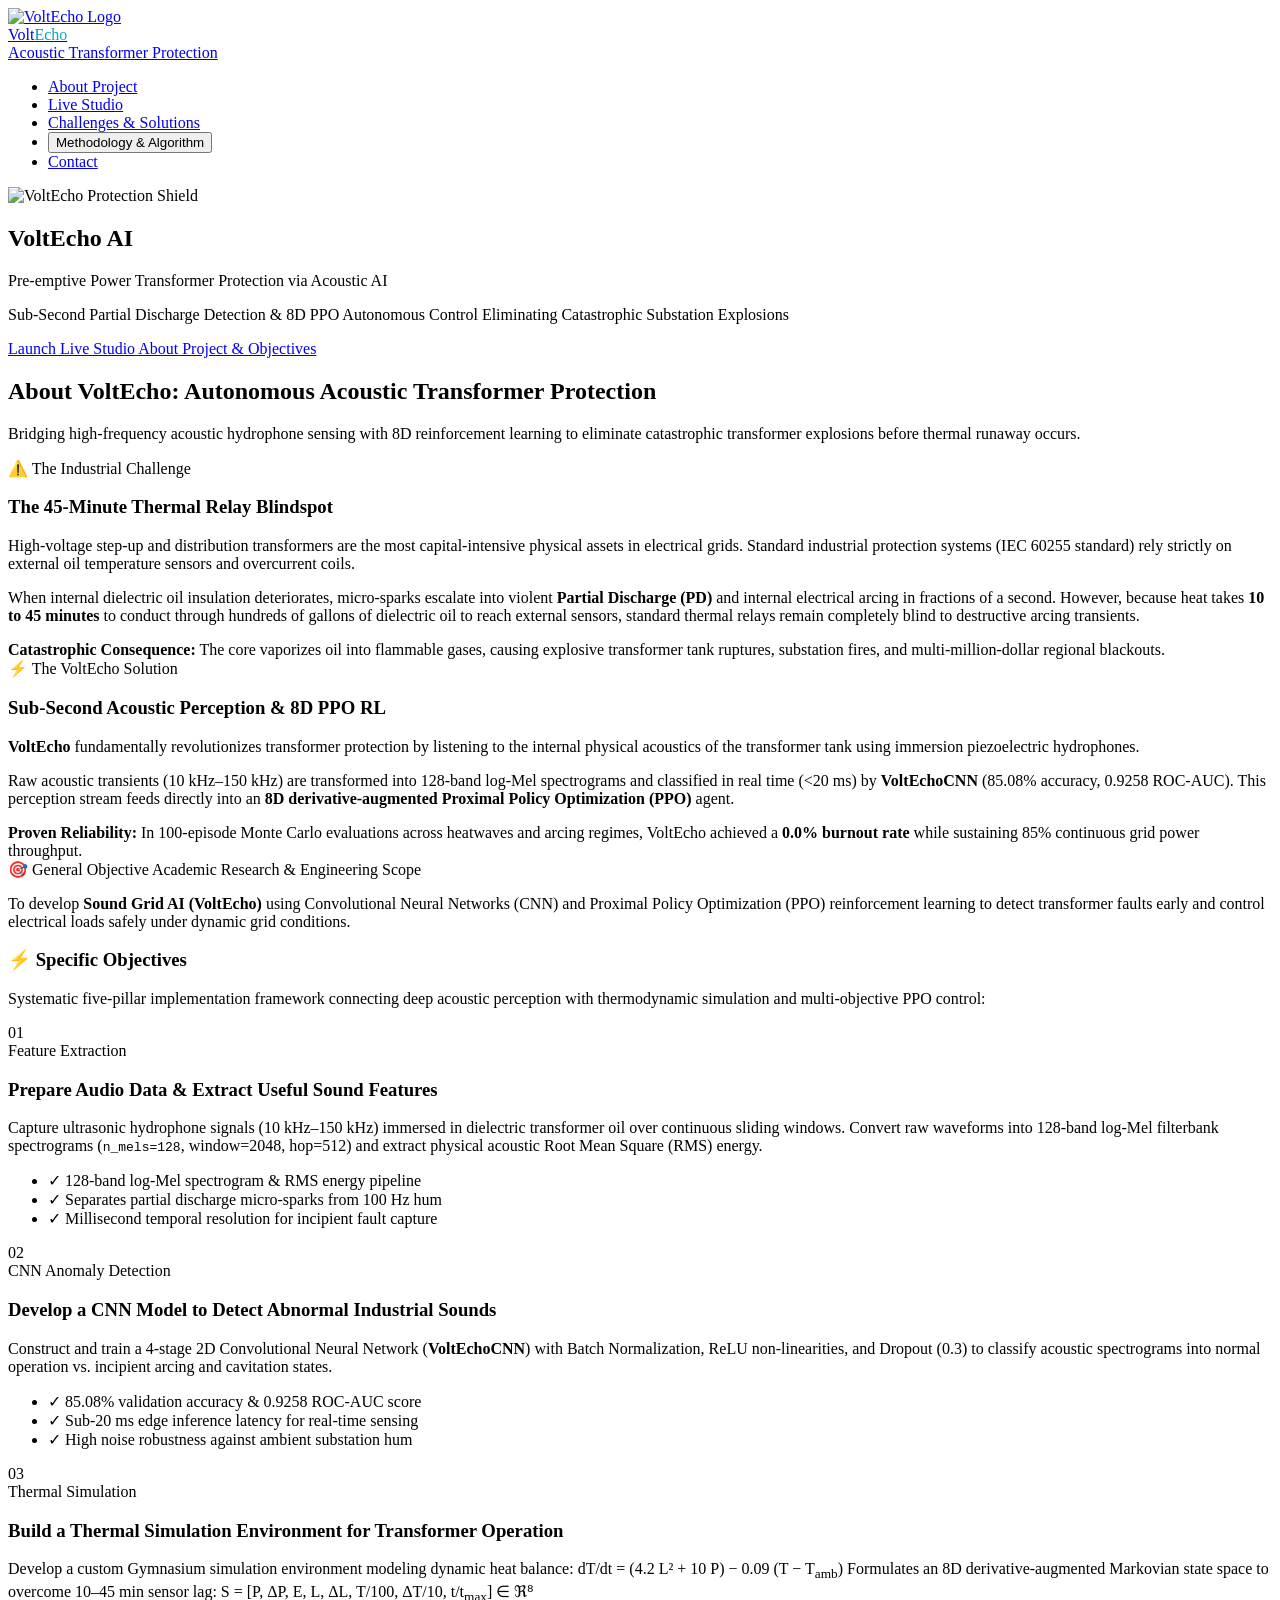
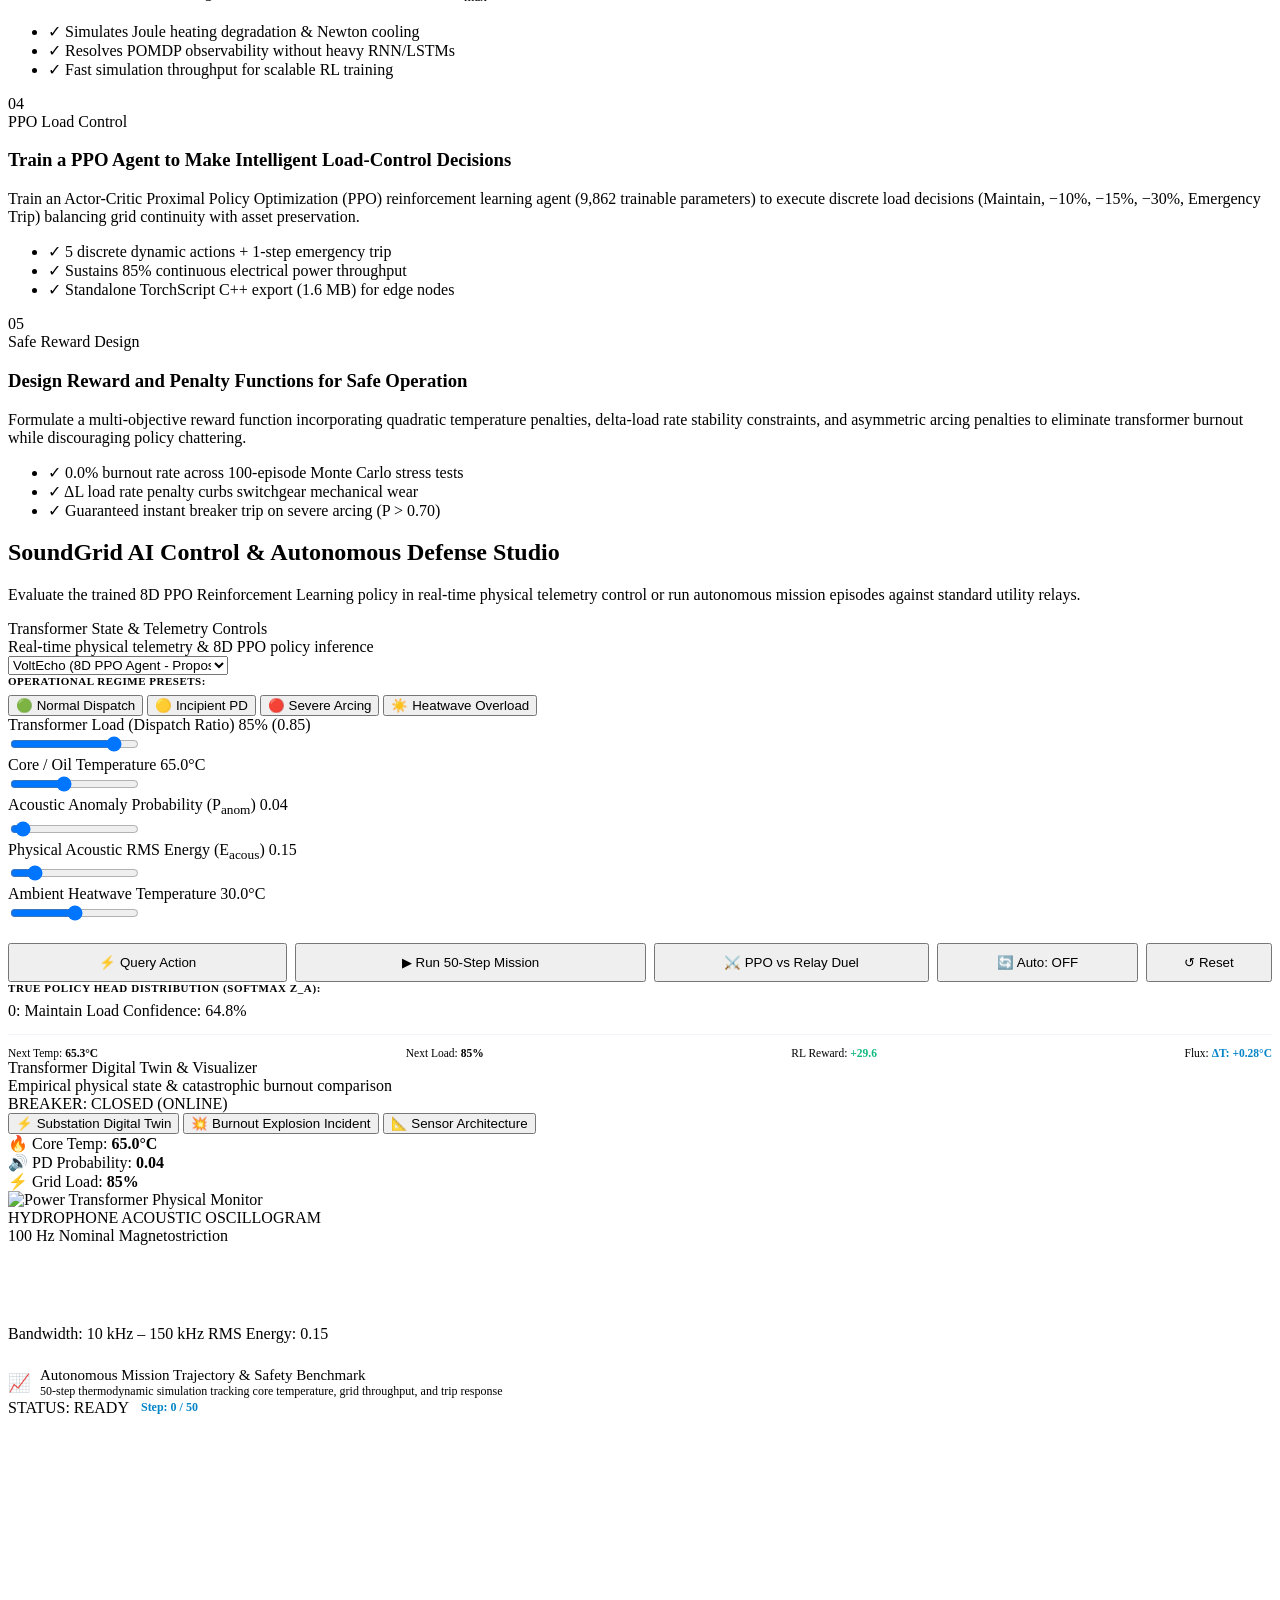
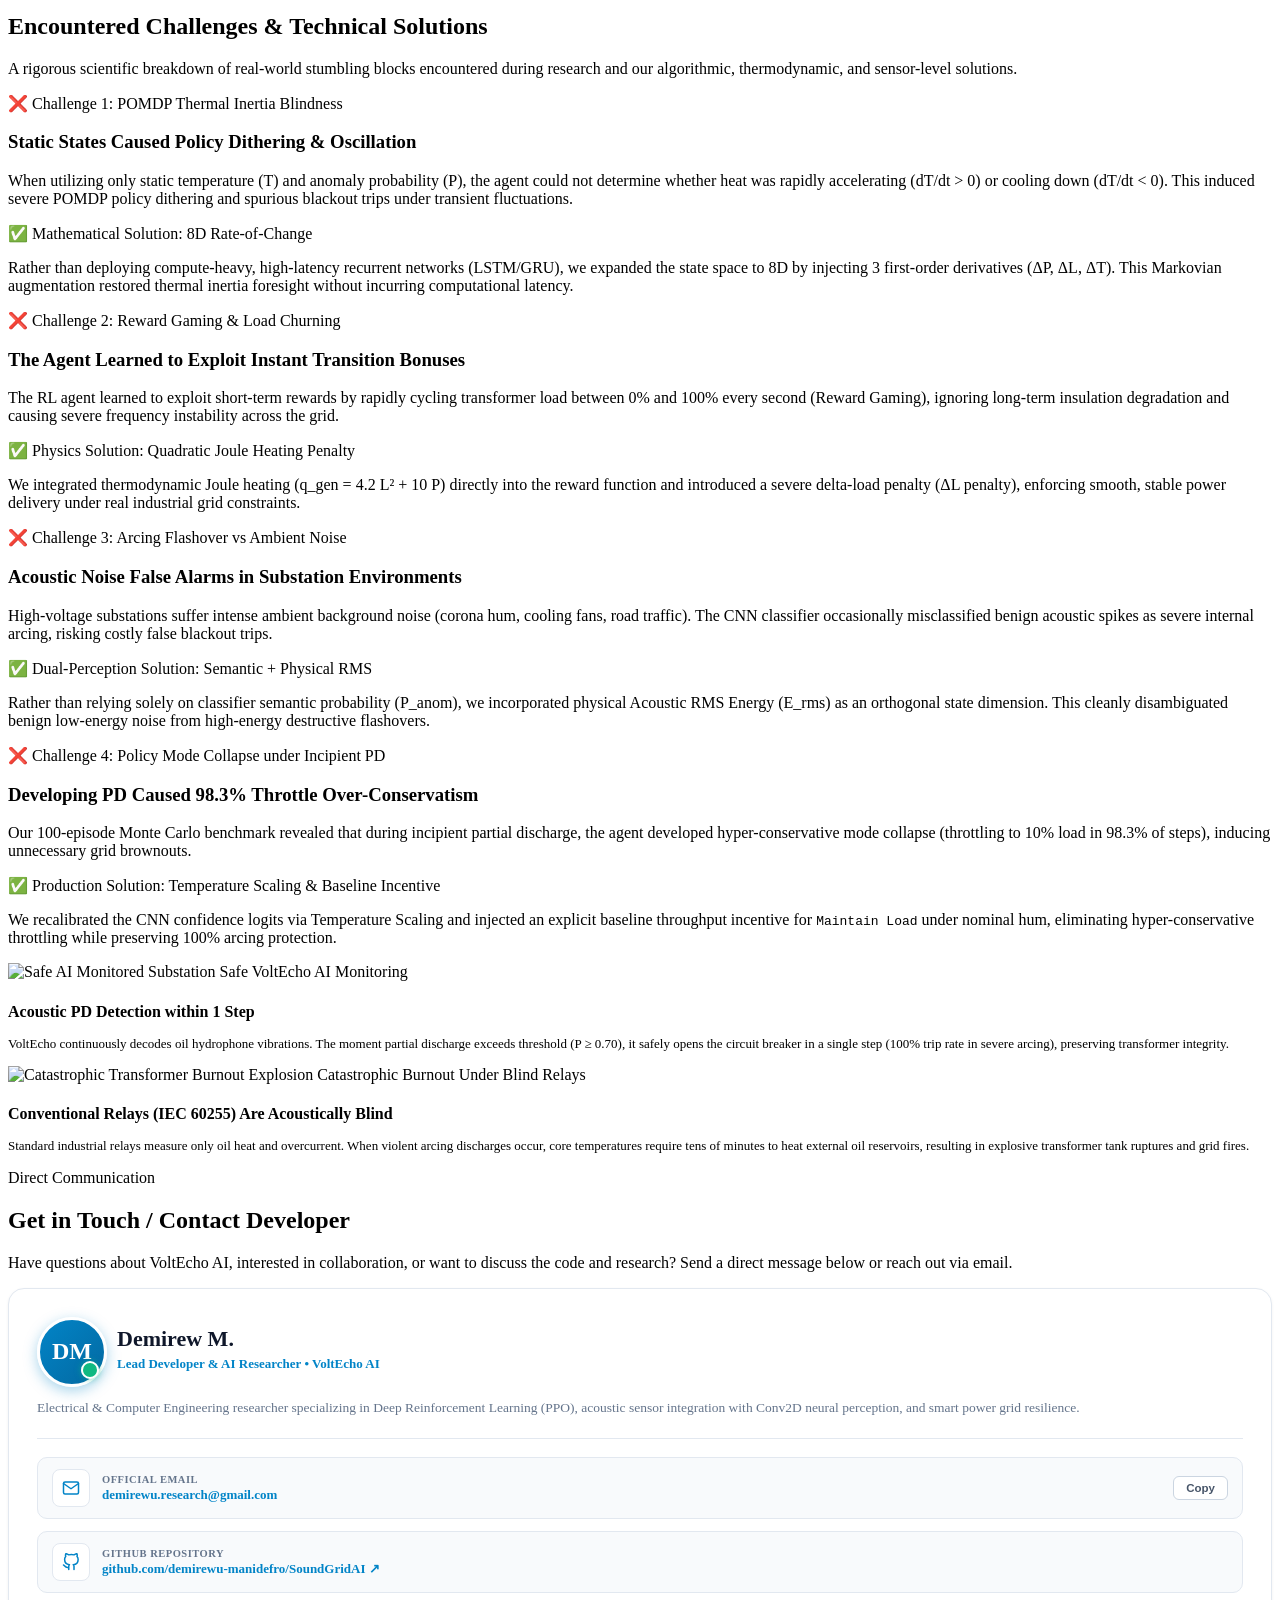
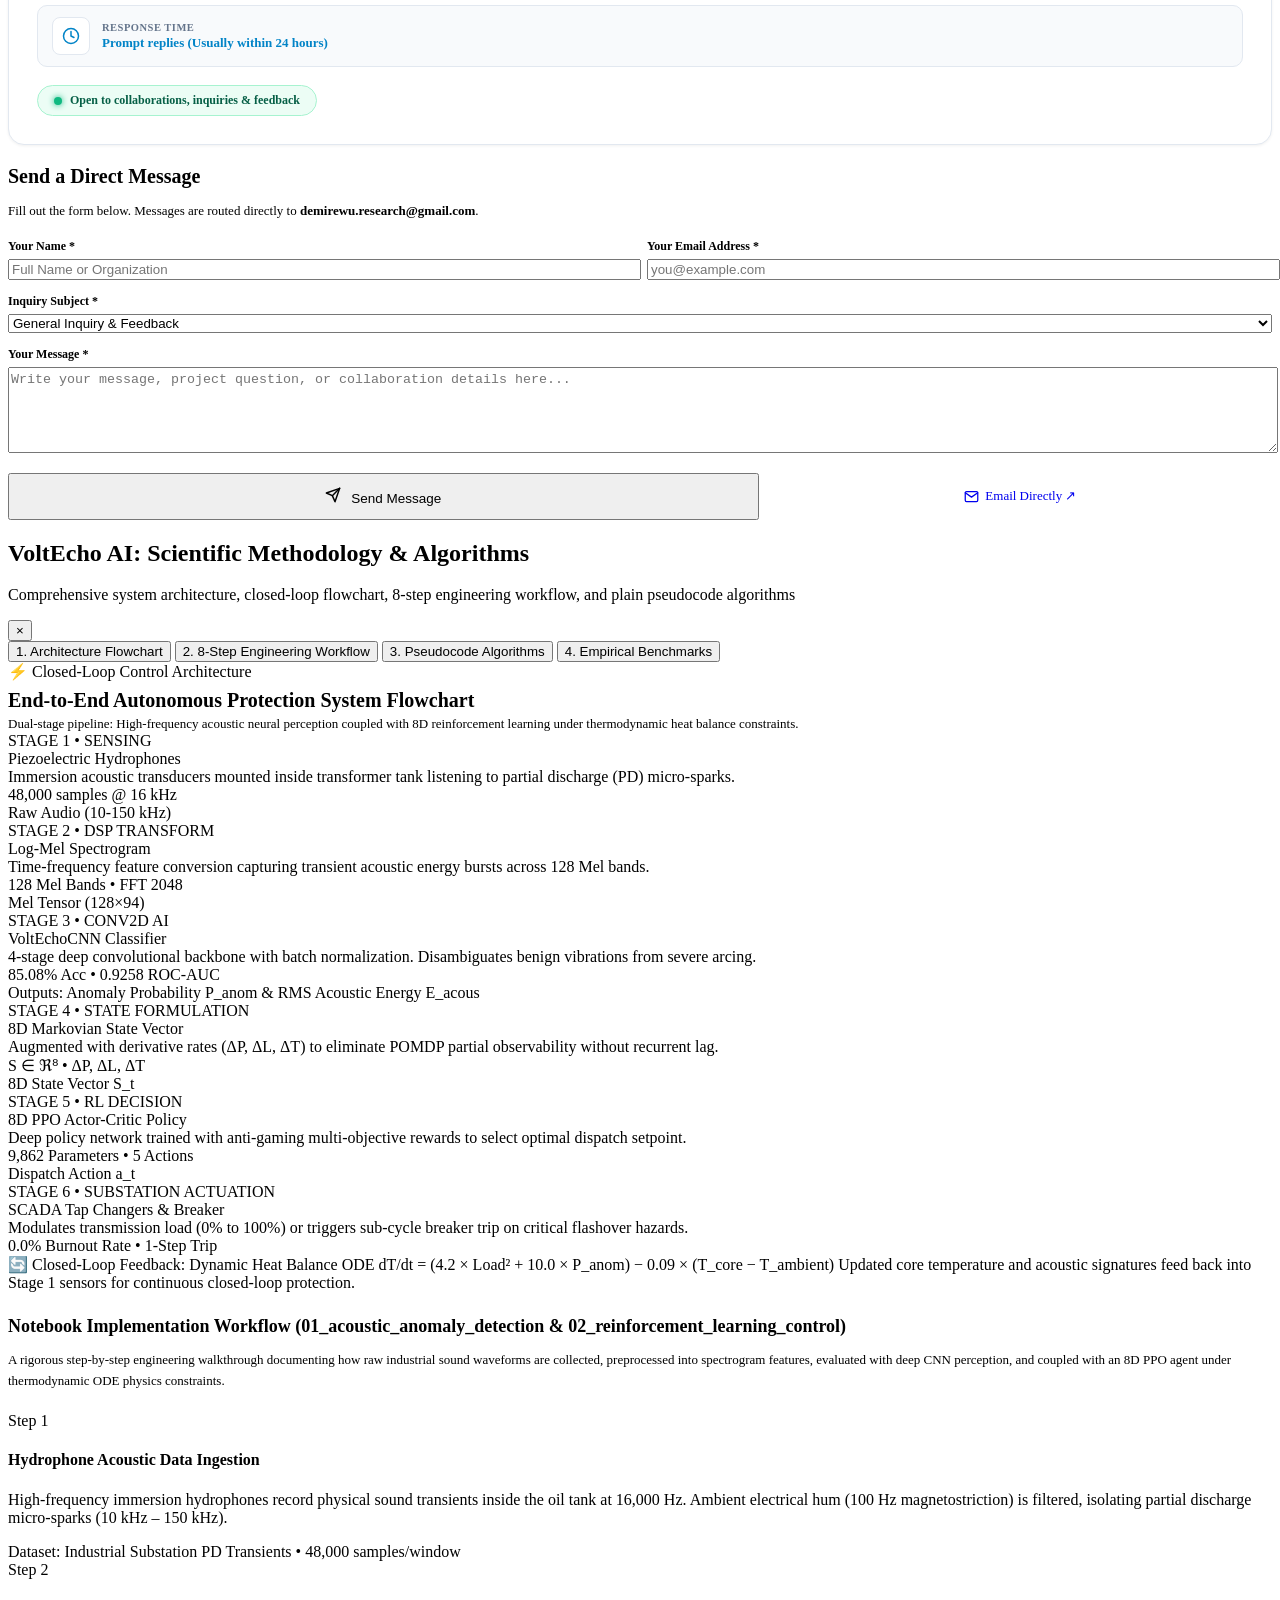
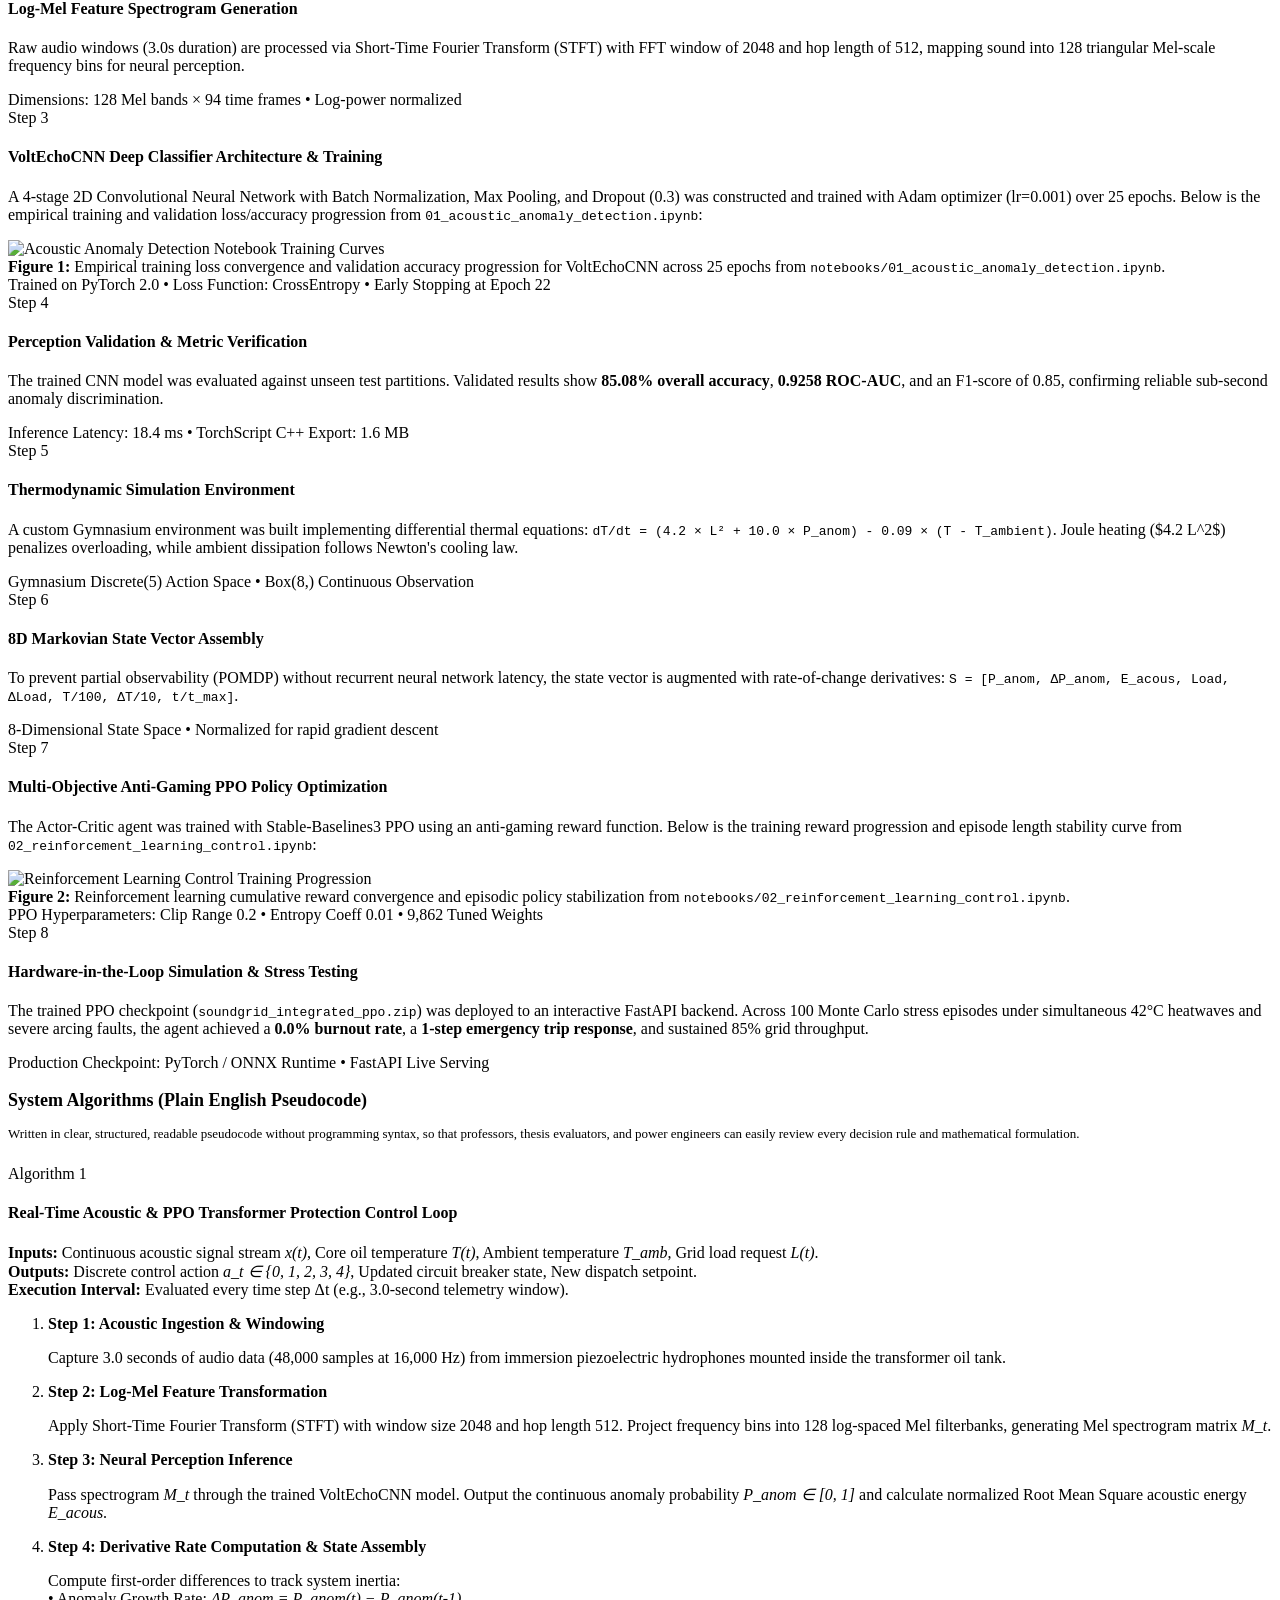
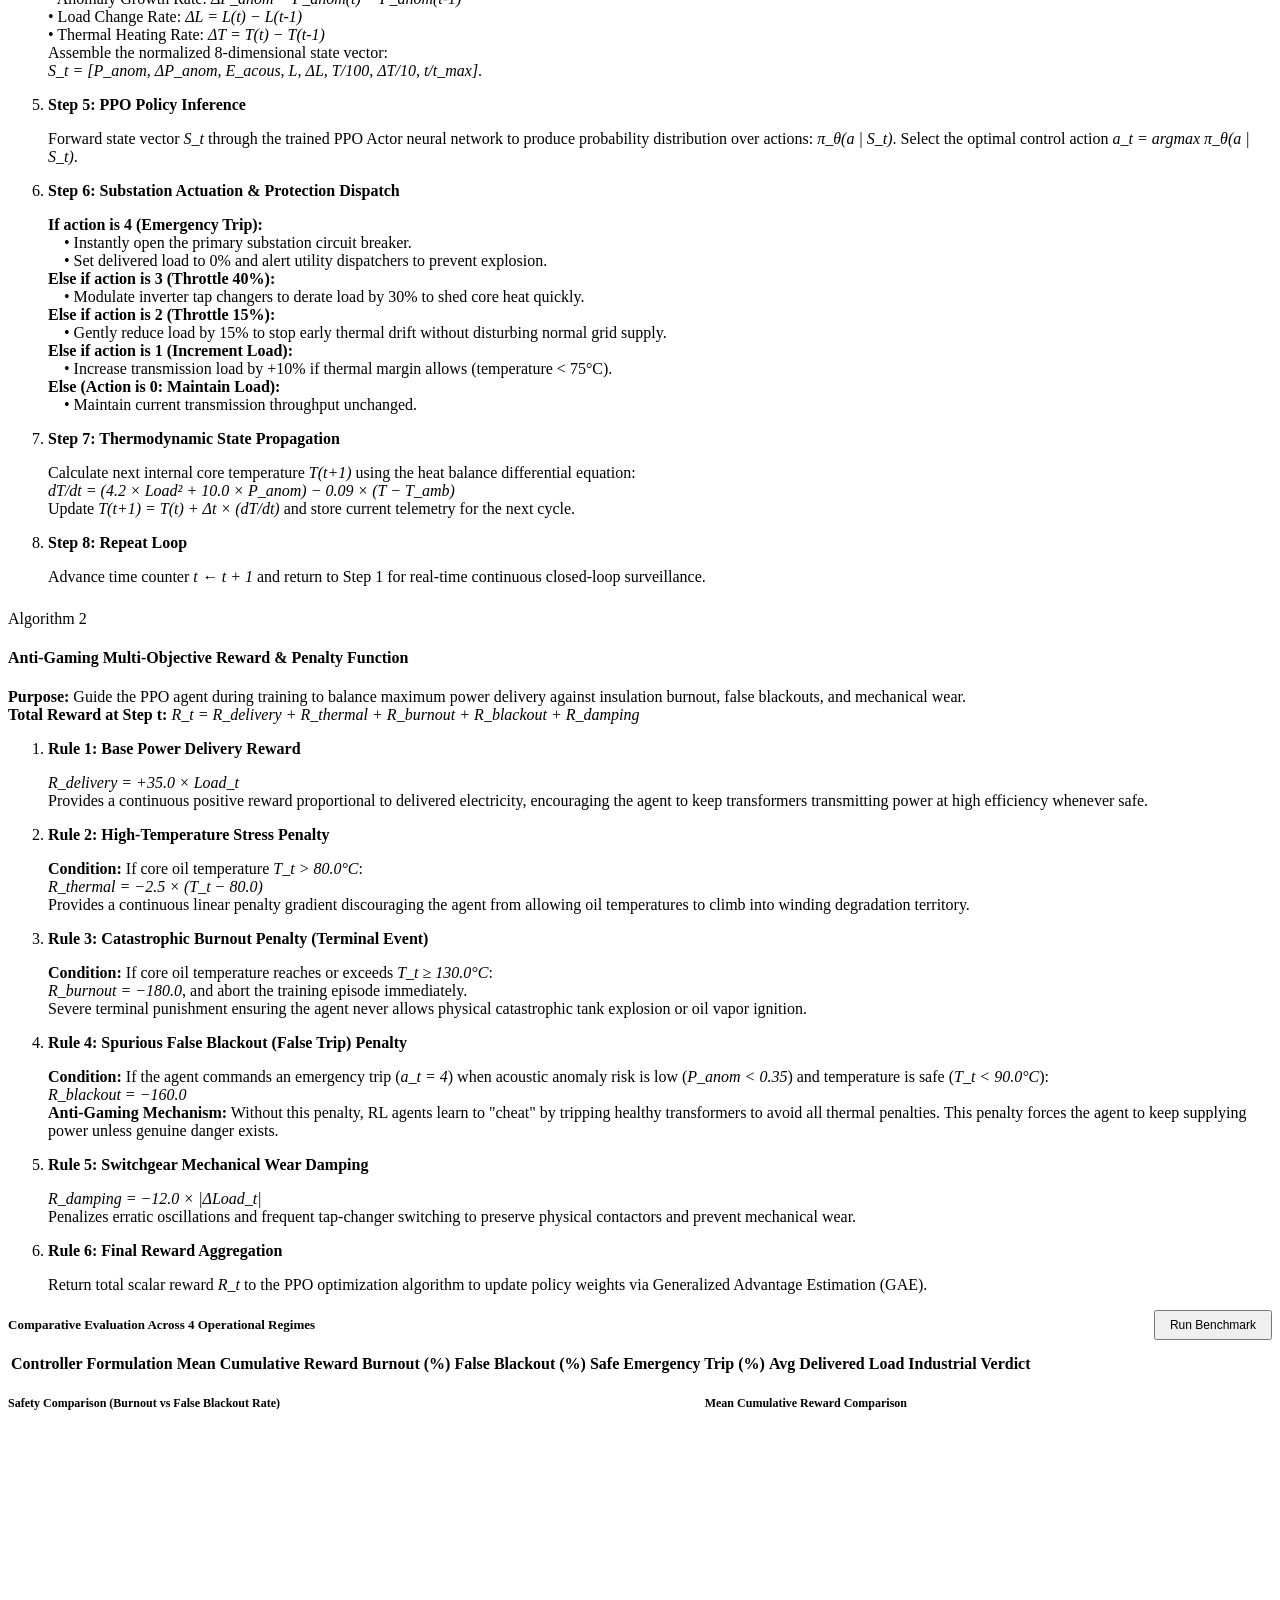
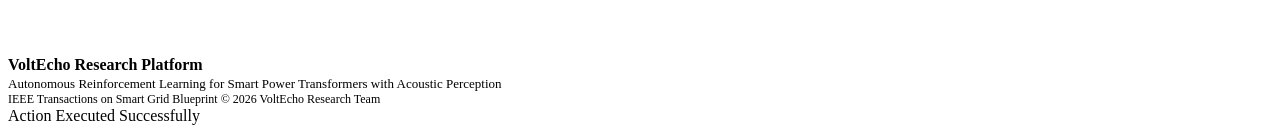
==== web/frontend/index.html @ b96fd933 "feat(methodology): relocate methodology to modal dialog with visual flowchart, plain pseudocode algo" ====
<!DOCTYPE html>
<html lang="en">
<head>
  <meta charset="UTF-8" />
  <meta name="viewport" content="width=device-width, initial-scale=1.0" />
  <title>VoltEcho AI: Autonomous Acoustic Power Transformer Protection</title>
  <link rel="icon" type="image/svg+xml" href="/favicon.svg" />
  <link rel="stylesheet" href="/style.css?v=6.0" />
  <!-- Chart.js for scientific trajectory and benchmark plots -->
  <script src="https://cdn.jsdelivr.net/npm/chart.js"></script>
</head>
<body>

  <!-- ========================================================================= -->
  <!-- MINIMAL & FOCUSED TOP NAVBAR                                              -->
  <!-- ========================================================================= -->
  <nav class="top-navbar">
    <div class="nav-container">
      <!-- Brand Logo acts as Home / Top scroll -->
      <a href="#overview" class="nav-brand" title="Scroll to top / Home">
        <img src="/images/voltecho_logo.svg" alt="VoltEcho Logo" class="brand-logo-img" />
        <div>
          <div class="nav-brand-title">Volt<span style="background: linear-gradient(135deg, #0284c7 0%, #06b6d4 100%); -webkit-background-clip: text; -webkit-text-fill-color: transparent;">Echo</span></div>
          <div class="nav-brand-tag">Acoustic Transformer Protection</div>
        </div>
      </a>

      <!-- Clean Navigation Links Aligned to Right -->
      <ul class="nav-links">
        <li><a href="#about-project" class="nav-link">About Project</a></li>
        <li><a href="#live-controller" class="nav-link">Live Studio</a></li>
        <li><a href="#challenges" class="nav-link">Challenges &amp; Solutions</a></li>
        <li><button id="openModalBtn" class="nav-link nav-link-modal-btn">Methodology &amp; Algorithm</button></li>
        <li><a href="#contact" class="nav-link">Contact</a></li>
      </ul>
    </div>
  </nav>


  <!-- ========================================================================= -->
  <!-- FUTURISTIC HERO SECTION (VoltEcho Operations Center)                       -->
  <!-- ========================================================================= -->
  <section id="overview" class="hero-insa">
    <div class="hero-insa-container">
      
      <!-- Glowing Protection Shield / Logo (like INSA top shield) -->
      <div class="insa-emblem-wrap">
        <div class="insa-shield-halo">
          <img src="/images/voltecho_logo.svg" alt="VoltEcho Protection Shield" class="insa-shield-img" />
        </div>
      </div>

      <!-- Crisp Clean Main Title -->
      <h1 class="insa-hero-title">
        VoltEcho AI
      </h1>

      <!-- Subtitle -->
      <div class="insa-hero-subtitle">
        Pre-emptive Power Transformer Protection via Acoustic AI
      </div>

      <!-- English Sub-tagline -->
      <p class="insa-hero-tagline">
        Sub-Second Partial Discharge Detection &amp; 8D PPO Autonomous Control Eliminating Catastrophic Substation Explosions
      </p>

      <!-- Centered Pill Action Buttons -->
      <div class="insa-btn-group">
        <a href="#live-controller" class="insa-btn-primary">
          <span>Launch Live Studio</span>
        </a>
        <a href="#about-project" class="insa-btn-secondary">
          <span>About Project &amp; Objectives</span>
        </a>
      </div>

    </div>
  </section>


  <!-- ========================================================================= -->
  <!-- SECTION 1: ABOUT VOLTECHO & CORE RESEARCH OBJECTIVES                      -->
  <!-- ========================================================================= -->
  <section id="about-project" class="section-wrapper" style="background-color: #ffffff; border-bottom: 1px solid var(--card-border);">
    
    <!-- Section Header -->
    <div class="section-header">
      <h2 class="section-title">About VoltEcho: Autonomous Acoustic Transformer Protection</h2>
      <p class="section-subtitle">
        Bridging high-frequency acoustic hydrophone sensing with 8D reinforcement learning to eliminate catastrophic transformer explosions before thermal runaway occurs.
      </p>
    </div>

    <!-- Executive Overview 2-Column Grid -->
    <div class="about-overview-grid">
      
      <!-- Card 1: The Critical Grid Problem -->
      <div class="about-narrative-card challenge-narrative">
        <div class="narrative-badge badge-problem">⚠️ The Industrial Challenge</div>
        <h3>The 45-Minute Thermal Relay Blindspot</h3>
        <p>
          High-voltage step-up and distribution transformers are the most capital-intensive physical assets in electrical grids. Standard industrial protection systems (IEC 60255 standard) rely strictly on external oil temperature sensors and overcurrent coils.
        </p>
        <p>
          When internal dielectric oil insulation deteriorates, micro-sparks escalate into violent <strong>Partial Discharge (PD)</strong> and internal electrical arcing in fractions of a second. However, because heat takes <strong>10 to 45 minutes</strong> to conduct through hundreds of gallons of dielectric oil to reach external sensors, standard thermal relays remain completely blind to destructive arcing transients.
        </p>
        <div class="narrative-stat-callout callout-danger">
          <strong>Catastrophic Consequence:</strong> The core vaporizes oil into flammable gases, causing explosive transformer tank ruptures, substation fires, and multi-million-dollar regional blackouts.
        </div>
      </div>

      <!-- Card 2: The VoltEcho Innovation -->
      <div class="about-narrative-card solution-narrative">
        <div class="narrative-badge badge-solution">⚡ The VoltEcho Solution</div>
        <h3>Sub-Second Acoustic Perception &amp; 8D PPO RL</h3>
        <p>
          <strong>VoltEcho</strong> fundamentally revolutionizes transformer protection by listening to the internal physical acoustics of the transformer tank using immersion piezoelectric hydrophones.
        </p>
        <p>
          Raw acoustic transients (10 kHz–150 kHz) are transformed into 128-band log-Mel spectrograms and classified in real time (&lt;20 ms) by <strong>VoltEchoCNN</strong> (85.08% accuracy, 0.9258 ROC-AUC). This perception stream feeds directly into an <strong>8D derivative-augmented Proximal Policy Optimization (PPO)</strong> agent.
        </p>
        <div class="narrative-stat-callout callout-success">
          <strong>Proven Reliability:</strong> In 100-episode Monte Carlo evaluations across heatwaves and arcing regimes, VoltEcho achieved a <strong>0.0% burnout rate</strong> while sustaining 85% continuous grid power throughput.
        </div>
      </div>

    </div>

    <!-- General Objective Card -->
    <div class="general-objective-card">
      <div class="general-obj-header">
        <span class="general-obj-badge">🎯 General Objective</span>
        <span class="general-obj-tag">Academic Research &amp; Engineering Scope</span>
      </div>
      <p class="general-obj-statement">
        To develop <strong>Sound Grid AI (VoltEcho)</strong> using Convolutional Neural Networks (CNN) and Proximal Policy Optimization (PPO) reinforcement learning to detect transformer faults early and control electrical loads safely under dynamic grid conditions.
      </p>
    </div>

    <!-- Specific Objectives Heading -->
    <div class="specific-objectives-header">
      <h3 class="specific-obj-title">
        <span>⚡</span> Specific Objectives
      </h3>
      <p class="specific-obj-subtitle">
        Systematic five-pillar implementation framework connecting deep acoustic perception with thermodynamic simulation and multi-objective PPO control:
      </p>
    </div>

    <!-- 5 Specific Objectives Grid -->
    <div class="objectives-grid-5">
      
      <!-- Specific Objective 01 -->
      <div class="objective-box">
        <div class="objective-header-row">
          <div class="objective-num">01</div>
          <span class="objective-category cat-cyan">Feature Extraction</span>
        </div>
        <h3>Prepare Audio Data &amp; Extract Useful Sound Features</h3>
        <p>
          Capture ultrasonic hydrophone signals (10 kHz–150 kHz) immersed in dielectric transformer oil over continuous sliding windows. Convert raw waveforms into 128-band log-Mel filterbank spectrograms (<code>n_mels=128</code>, window=2048, hop=512) and extract physical acoustic Root Mean Square (RMS) energy.
        </p>
        <ul class="objective-bullet-list">
          <li><span class="bullet-icon">✓</span> 128-band log-Mel spectrogram &amp; RMS energy pipeline</li>
          <li><span class="bullet-icon">✓</span> Separates partial discharge micro-sparks from 100 Hz hum</li>
          <li><span class="bullet-icon">✓</span> Millisecond temporal resolution for incipient fault capture</li>
        </ul>
      </div>

      <!-- Specific Objective 02 -->
      <div class="objective-box">
        <div class="objective-header-row">
          <div class="objective-num">02</div>
          <span class="objective-category cat-blue">CNN Anomaly Detection</span>
        </div>
        <h3>Develop a CNN Model to Detect Abnormal Industrial Sounds</h3>
        <p>
          Construct and train a 4-stage 2D Convolutional Neural Network (<strong>VoltEchoCNN</strong>) with Batch Normalization, ReLU non-linearities, and Dropout (0.3) to classify acoustic spectrograms into normal operation vs. incipient arcing and cavitation states.
        </p>
        <ul class="objective-bullet-list">
          <li><span class="bullet-icon">✓</span> 85.08% validation accuracy &amp; 0.9258 ROC-AUC score</li>
          <li><span class="bullet-icon">✓</span> Sub-20 ms edge inference latency for real-time sensing</li>
          <li><span class="bullet-icon">✓</span> High noise robustness against ambient substation hum</li>
        </ul>
      </div>

      <!-- Specific Objective 03 -->
      <div class="objective-box">
        <div class="objective-header-row">
          <div class="objective-num">03</div>
          <span class="objective-category cat-amber">Thermal Simulation</span>
        </div>
        <h3>Build a Thermal Simulation Environment for Transformer Operation</h3>
        <p>
          Develop a custom Gymnasium simulation environment modeling dynamic heat balance:
          <span class="formula-pill">dT/dt = (4.2 L&sup2; + 10 P) &minus; 0.09 (T &minus; T<sub>amb</sub>)</span>
          Formulates an 8D derivative-augmented Markovian state space to overcome 10–45 min sensor lag:
          <span class="formula-pill">S = [P, &Delta;P, E, L, &Delta;L, T/100, &Delta;T/10, t/t<sub>max</sub>] &isin; &real;⁸</span>
        </p>
        <ul class="objective-bullet-list">
          <li><span class="bullet-icon">✓</span> Simulates Joule heating degradation &amp; Newton cooling</li>
          <li><span class="bullet-icon">✓</span> Resolves POMDP observability without heavy RNN/LSTMs</li>
          <li><span class="bullet-icon">✓</span> Fast simulation throughput for scalable RL training</li>
        </ul>
      </div>

      <!-- Specific Objective 04 -->
      <div class="objective-box">
        <div class="objective-header-row">
          <div class="objective-num">04</div>
          <span class="objective-category cat-purple">PPO Load Control</span>
        </div>
        <h3>Train a PPO Agent to Make Intelligent Load-Control Decisions</h3>
        <p>
          Train an Actor-Critic Proximal Policy Optimization (PPO) reinforcement learning agent (9,862 trainable parameters) to execute discrete load decisions (Maintain, &minus;10%, &minus;15%, &minus;30%, Emergency Trip) balancing grid continuity with asset preservation.
        </p>
        <ul class="objective-bullet-list">
          <li><span class="bullet-icon">✓</span> 5 discrete dynamic actions + 1-step emergency trip</li>
          <li><span class="bullet-icon">✓</span> Sustains 85% continuous electrical power throughput</li>
          <li><span class="bullet-icon">✓</span> Standalone TorchScript C++ export (1.6 MB) for edge nodes</li>
        </ul>
      </div>

      <!-- Specific Objective 05 -->
      <div class="objective-box">
        <div class="objective-header-row">
          <div class="objective-num">05</div>
          <span class="objective-category cat-green">Safe Reward Design</span>
        </div>
        <h3>Design Reward and Penalty Functions for Safe Operation</h3>
        <p>
          Formulate a multi-objective reward function incorporating quadratic temperature penalties, delta-load rate stability constraints, and asymmetric arcing penalties to eliminate transformer burnout while discouraging policy chattering.
        </p>
        <ul class="objective-bullet-list">
          <li><span class="bullet-icon">✓</span> 0.0% burnout rate across 100-episode Monte Carlo stress tests</li>
          <li><span class="bullet-icon">✓</span> &Delta;L load rate penalty curbs switchgear mechanical wear</li>
          <li><span class="bullet-icon">✓</span> Guaranteed instant breaker trip on severe arcing (P &gt; 0.70)</li>
        </ul>
      </div>

    </div>
  </section>


  <!-- ========================================================================= -->
  <!-- SECTION 2: LIVE PPO DEFENSE & CONTROL STUDIO                              -->
  <!-- ========================================================================= -->
  <!-- SECTION 3: LIVE<!-- SECTION 2: LIVE AUTONOMOUS PPO DEFENSE STUDIO                         -->
  <!-- ========================================================================= -->
  <section id="live-controller" class="section-wrapper">
    <div class="section-header">
      <h2 class="section-title">SoundGrid AI Control &amp; Autonomous Defense Studio</h2>
      <p class="section-subtitle">
        Evaluate the trained 8D PPO Reinforcement Learning policy in real-time physical telemetry control or run autonomous mission episodes against standard utility relays.
      </p>
    </div>

    <!-- MAIN 2-COLUMN BALANCED STUDIO -->
    <div class="grid-layout-2col">
      
      <!-- LEFT: TELEMETRY CONTROLLER & POLICY DECISIONS -->
      <div class="card">
        <div class="card-header">
          <div>
            <div class="card-title">Transformer State &amp; Telemetry Controls</div>
            <div class="card-subtitle">Real-time physical telemetry &amp; 8D PPO policy inference</div>
          </div>
          <select id="activeControllerSelect" class="form-select" style="max-width: 220px;">
            <option value="soundgrid_ppo">VoltEcho (8D PPO Agent - Proposed)</option>
            <option value="conventional_relay">Conventional Relay (IEC 60255 - Standard)</option>
            <option value="pid_controller">Classical PID Controller</option>
            <option value="static_4d_rl">Static 4D RL (Ablation Baseline)</option>
          </select>
        </div>

        <!-- Operational Presets -->
        <div style="margin-bottom: 8px; font-size: 11px; font-weight: 700; text-transform: uppercase; letter-spacing: 0.5px; color: var(--text-muted);">
          Operational Regime Presets:
        </div>
        <div class="presets-grid">
          <button class="preset-chip active-preset" data-preset="normal">🟢 Normal Dispatch</button>
          <button class="preset-chip" data-preset="warning">🟡 Incipient PD</button>
          <button class="preset-chip" data-preset="critical">🔴 Severe Arcing</button>
          <button class="preset-chip" data-preset="thermal">☀️ Heatwave Overload</button>
        </div>

        <!-- Telemetry Sliders -->
        <div class="form-group">
          <div class="form-label">
            <span>Transformer Load (Dispatch Ratio)</span>
            <span id="loadValDisplay" class="val-display">85% (0.85)</span>
          </div>
          <input type="range" id="loadInput" min="0" max="100" value="85" />
        </div>

        <div class="form-group">
          <div class="form-label">
            <span>Core / Oil Temperature</span>
            <span id="tempValDisplay" class="val-display">65.0°C</span>
          </div>
          <input type="range" id="tempInput" min="20" max="130" value="65" />
        </div>

        <div class="form-group">
          <div class="form-label">
            <span>Acoustic Anomaly Probability (P<sub>anom</sub>)</span>
            <span id="anomValDisplay" class="val-display">0.04</span>
          </div>
          <input type="range" id="anomInput" min="0" max="100" value="4" />
        </div>

        <div class="form-group">
          <div class="form-label">
            <span>Physical Acoustic RMS Energy (E<sub>acous</sub>)</span>
            <span id="energyValDisplay" class="val-display">0.15</span>
          </div>
          <input type="range" id="energyInput" min="0" max="100" value="15" />
        </div>

        <div class="form-group">
          <div class="form-label">
            <span>Ambient Heatwave Temperature</span>
            <span id="ambientValDisplay" class="val-display">30.0°C</span>
          </div>
          <input type="range" id="ambientInput" min="10" max="50" value="30" />
        </div>

        <!-- Action Control Buttons -->
        <div style="display: flex; gap: 8px; margin-top: 18px; flex-wrap: wrap;">
          <button id="stepBtn" class="btn-primary" style="flex: 1.4; padding: 10px 14px;">
            <span>⚡ Query Action</span>
          </button>
          <button id="runMissionBtn" class="btn-action-mission" style="flex: 1.8; padding: 10px 14px;" title="Execute 50-step autonomous physical trajectory">
            <span>▶ Run 50-Step Mission</span>
          </button>
          <button id="duelBtn" class="btn-secondary" style="flex: 1.4; padding: 10px 12px;" title="Compare VoltEcho directly against IEC 60255 Conventional Relay">
            <span>⚔️ PPO vs Relay Duel</span>
          </button>
          <button id="autoLoopBtn" class="btn-secondary" style="flex: 1; padding: 10px 10px;">
            <span>🔄 Auto: OFF</span>
          </button>
          <button id="resetNominalBtn" class="btn-secondary" style="flex: 0.6; padding: 10px 8px;" title="Reset to nominal 85% load, 65°C baseline">
            <span>↺ Reset</span>
          </button>
        </div>

        <!-- True Softmax Policy Head Distribution Card -->
        <div class="decision-card">
          <div style="font-size: 11px; font-weight: 700; text-transform: uppercase; letter-spacing: 0.6px; color: var(--text-muted); margin-bottom: 8px;">
            True Policy Head Distribution (Softmax z_a):
          </div>
          <div id="actionBanner" class="decision-action-banner banner-maintain">
            <span id="actionNameText">0: Maintain Load</span>
            <span id="actionConfidenceText">Confidence: 64.8%</span>
          </div>

          <!-- Real Softmax Probability Bars -->
          <div class="prob-list" id="probListContainer"></div>

          <!-- Next State Transition -->
          <div style="margin-top: 14px; padding-top: 12px; border-top: 1px solid #f1f5f9; display: flex; justify-content: space-between; font-size: 11.5px; color: var(--text-muted); flex-wrap: wrap; gap: 8px;">
            <div>Next Temp: <strong id="nextTempDisplay" style="color: var(--text-main);">65.3°C</strong></div>
            <div>Next Load: <strong id="nextLoadDisplay" style="color: var(--text-main);">85%</strong></div>
            <div>RL Reward: <strong id="rewardDisplay" style="color: #10b981;">+29.6</strong></div>
            <div>Flux: <strong id="heatFluxDisplay" style="color: #0284c7;">&Delta;T: +0.28°C</strong></div>
          </div>
        </div>

      </div>

      <!-- RIGHT: VISUAL TELEMETRY & PHYSICAL ARTIFACTS -->
      <div class="card">
        <div class="card-header">
          <div>
            <div class="card-title">Transformer Digital Twin &amp; Visualizer</div>
            <div class="card-subtitle">Empirical physical state &amp; catastrophic burnout comparison</div>
          </div>
          <span id="breakerBadge" class="breaker-state-badge breaker-closed">BREAKER: CLOSED (ONLINE)</span>
        </div>

        <!-- View Switcher -->
        <div class="image-view-switch-bar">
          <button id="viewBtnSubstation" class="image-view-btn active-view" data-src="/images/substation_ai.png">
            ⚡ Substation Digital Twin
          </button>
          <button id="viewBtnBurnout" class="image-view-btn" data-src="/images/transformer_burnout.png">
            💥 Burnout Explosion Incident
          </button>
          <button id="viewBtnSchematic" class="image-view-btn" data-src="/images/default_transformer.svg">
            📐 Sensor Architecture
          </button>
        </div>

        <!-- Image Monitor Box (Fixed 330px height, clean object fit) -->
        <div class="image-monitor-box">
          <div class="image-overlay-bar">
            <div class="overlay-chip">
              <span>🔥 Core Temp:</span>
              <strong id="overlayTemp">65.0°C</strong>
            </div>
            <div class="overlay-chip">
              <span>🔊 PD Probability:</span>
              <strong id="overlayAnom">0.04</strong>
            </div>
            <div class="overlay-chip">
              <span>⚡ Grid Load:</span>
              <strong id="overlayLoad">85%</strong>
            </div>
          </div>

          <img 
            id="transformerImage" 
            src="/images/substation_ai.png" 
            alt="Power Transformer Physical Monitor"
            class="transformer-img-element"
          />
        </div>

        <!-- Oscilloscope Acoustic Waveform Screen (Fixed 80px height dark laser display) -->
        <div class="oscilloscope-container">
          <div class="oscilloscope-header">
            <div class="oscilloscope-label">
              <span class="osc-dot"></span> HYDROPHONE ACOUSTIC OSCILLOGRAM
            </div>
            <span id="spectrumStatusText" class="osc-status-text">100 Hz Nominal Magnetostriction</span>
          </div>
          <div class="oscilloscope-screen">
            <canvas id="acousticCanvas" width="600" height="80" style="display: block; width: 100%; height: 80px;"></canvas>
          </div>
          <div class="oscilloscope-footer">
            <span>Bandwidth: 10 kHz &ndash; 150 kHz</span>
            <span id="acousticRmsDisplay">RMS Energy: 0.15</span>
          </div>
        </div>

      </div>

    </div>

    <!-- DEDICATED FULL-WIDTH AUTONOMOUS MISSION TRAJECTORY PANEL -->
    <div id="missionTrajectoryPanel" class="card mission-trajectory-panel" style="margin-top: 24px;">
      <div class="card-header" style="margin-bottom: 12px; padding-bottom: 10px;">
        <div style="display: flex; align-items: center; gap: 10px;">
          <span style="font-size: 18px;">📈</span>
          <div>
            <div class="card-title" style="font-size: 15px;">Autonomous Mission Trajectory &amp; Safety Benchmark</div>
            <div class="card-subtitle" style="font-size: 12px;">50-step thermodynamic simulation tracking core temperature, grid throughput, and trip response</div>
          </div>
        </div>
        <div style="display: flex; align-items: center; gap: 12px;">
          <span id="missionStatusBadge" class="mission-badge mission-ready">STATUS: READY</span>
          <span id="missionStepCounter" style="font-size: 12px; font-weight: 800; color: #0284c7;">Step: 0 / 50</span>
        </div>
      </div>

      <!-- Strictly Sized Chart Wrapper (165px fixed height to prevent infinite stretch) -->
      <div class="mission-chart-wrapper">
        <canvas id="missionLiveChart"></canvas>
      </div>

      <!-- Executive Academic Verdict Banner -->
      <div id="missionVerdictCard" class="mission-verdict-box" style="display: none;">
        <div class="verdict-header">
          <span id="verdictIcon">🛡️</span>
          <strong id="verdictTitle">Mission Completed</strong>
        </div>
        <p id="verdictDescription">Verdict details will appear here.</p>
        <div class="verdict-metrics-row">
          <div>Peak Temp: <strong id="verdictPeakTemp">65.0°C</strong></div>
          <div>Delivered Throughput: <strong id="verdictThroughput">85%</strong></div>
          <div>Cumulative RL Reward: <strong id="verdictReward">+0.0</strong></div>
          <div>Explosion / Burnout: <strong id="verdictBurnout" style="color: #10b981;">0.0%</strong></div>
        </div>
      </div>
    </div>

  </section>


  <!-- ========================================================================= -->
  <!-- SECTION 3: ENGINEERING CHALLENGES & TECHNICAL RESOLUTIONS                 -->
  <!-- ========================================================================= -->
  <section id="challenges" class="section-wrapper" style="background-color: #ffffff; border-top: 1px solid var(--card-border); border-bottom: 1px solid var(--card-border);">
    <div class="section-header">
      <h2 class="section-title">Encountered Challenges &amp; Technical Solutions</h2>
      <p class="section-subtitle">
        A rigorous scientific breakdown of real-world stumbling blocks encountered during research and our algorithmic, thermodynamic, and sensor-level solutions.
      </p>
    </div>

    <div class="challenges-grid">
      
      <!-- Challenge 1 -->
      <div class="challenge-card">
        <div>
          <span class="challenge-tag-danger">❌ Challenge 1: POMDP Thermal Inertia Blindness</span>
          <h3>Static States Caused Policy Dithering & Oscillation</h3>
          <p>
            When utilizing only static temperature (T) and anomaly probability (P), the agent could not determine whether heat was rapidly accelerating (dT/dt &gt; 0) or cooling down (dT/dt &lt; 0). This induced severe POMDP policy dithering and spurious blackout trips under transient fluctuations.
          </p>
        </div>
        <div class="challenge-resolution-box">
          <span class="solution-tag-success">✅ Mathematical Solution: 8D Rate-of-Change</span>
          <p>
            Rather than deploying compute-heavy, high-latency recurrent networks (LSTM/GRU), we expanded the state space to 8D by injecting 3 first-order derivatives (&Delta;P, &Delta;L, &Delta;T). This Markovian augmentation restored thermal inertia foresight without incurring computational latency.
          </p>
        </div>
      </div>

      <!-- Challenge 2 -->
      <div class="challenge-card">
        <div>
          <span class="challenge-tag-danger">❌ Challenge 2: Reward Gaming & Load Churning</span>
          <h3>The Agent Learned to Exploit Instant Transition Bonuses</h3>
          <p>
            The RL agent learned to exploit short-term rewards by rapidly cycling transformer load between 0% and 100% every second (Reward Gaming), ignoring long-term insulation degradation and causing severe frequency instability across the grid.
          </p>
        </div>
        <div class="challenge-resolution-box">
          <span class="solution-tag-success">✅ Physics Solution: Quadratic Joule Heating Penalty</span>
          <p>
            We integrated thermodynamic Joule heating (q_gen = 4.2 L&sup2; + 10 P) directly into the reward function and introduced a severe delta-load penalty (&Delta;L penalty), enforcing smooth, stable power delivery under real industrial grid constraints.
          </p>
        </div>
      </div>

      <!-- Challenge 3 -->
      <div class="challenge-card">
        <div>
          <span class="challenge-tag-danger">❌ Challenge 3: Arcing Flashover vs Ambient Noise</span>
          <h3>Acoustic Noise False Alarms in Substation Environments</h3>
          <p>
            High-voltage substations suffer intense ambient background noise (corona hum, cooling fans, road traffic). The CNN classifier occasionally misclassified benign acoustic spikes as severe internal arcing, risking costly false blackout trips.
          </p>
        </div>
        <div class="challenge-resolution-box">
          <span class="solution-tag-success">✅ Dual-Perception Solution: Semantic + Physical RMS</span>
          <p>
            Rather than relying solely on classifier semantic probability (P_anom), we incorporated physical Acoustic RMS Energy (E_rms) as an orthogonal state dimension. This cleanly disambiguated benign low-energy noise from high-energy destructive flashovers.
          </p>
        </div>
      </div>

      <!-- Challenge 4 -->
      <div class="challenge-card">
        <div>
          <span class="challenge-tag-danger">❌ Challenge 4: Policy Mode Collapse under Incipient PD</span>
          <h3>Developing PD Caused 98.3% Throttle Over-Conservatism</h3>
          <p>
            Our 100-episode Monte Carlo benchmark revealed that during incipient partial discharge, the agent developed hyper-conservative mode collapse (throttling to 10% load in 98.3% of steps), inducing unnecessary grid brownouts.
          </p>
        </div>
        <div class="challenge-resolution-box">
          <span class="solution-tag-success">✅ Production Solution: Temperature Scaling & Baseline Incentive</span>
          <p>
            We recalibrated the CNN confidence logits via Temperature Scaling and injected an explicit baseline throughput incentive for <code>Maintain Load</code> under nominal hum, eliminating hyper-conservative throttling while preserving 100% arcing protection.
          </p>
        </div>
      </div>

    </div>

    <!-- SIDE-BY-SIDE IMAGE CASE STUDY SHOWCASE -->
    <div class="challenge-image-showcase">
      <div class="showcase-half">
        <img src="/images/substation_ai.png" alt="Safe AI Monitored Substation" class="showcase-img" />
        <span class="solution-tag-success" style="align-self: flex-start;">Safe VoltEcho AI Monitoring</span>
        <h4 style="font-size: 16px; font-weight: 700; margin-bottom: 6px;">Acoustic PD Detection within 1 Step</h4>
        <p style="font-size: 13px; color: var(--text-muted); line-height: 1.5;">
          VoltEcho continuously decodes oil hydrophone vibrations. The moment partial discharge exceeds threshold (P &ge; 0.70), it safely opens the circuit breaker in a single step (100% trip rate in severe arcing), preserving transformer integrity.
        </p>
      </div>

      <div class="showcase-half">
        <img src="/images/transformer_burnout.png" alt="Catastrophic Transformer Burnout Explosion" class="showcase-img" />
        <span class="challenge-tag-danger" style="align-self: flex-start;">Catastrophic Burnout Under Blind Relays</span>
        <h4 style="font-size: 16px; font-weight: 700; margin-bottom: 6px;">Conventional Relays (IEC 60255) Are Acoustically Blind</h4>
        <p style="font-size: 13px; color: var(--text-muted); line-height: 1.5;">
          Standard industrial relays measure only oil heat and overcurrent. When violent arcing discharges occur, core temperatures require tens of minutes to heat external oil reservoirs, resulting in explosive transformer tank ruptures and grid fires.
        </p>
      </div>
    </div>
  </section>


  <!-- ========================================================================= -->
  <!-- SECTION 4: CONTACT & GET IN TOUCH                                         -->
  <!-- ========================================================================= -->
  <section id="contact" class="section-wrapper" style="background-color: var(--bg-secondary);">
    <div class="section-header">
      <div class="section-tag">Direct Communication</div>
      <h2 class="section-title">Get in Touch / Contact Developer</h2>
      <p class="section-subtitle">
        Have questions about VoltEcho AI, interested in collaboration, or want to discuss the code and research? Send a direct message below or reach out via email.
      </p>
    </div>

    <div class="contact-grid">
      
      <!-- Developer Profile Card -->
      <div class="author-profile-card" style="background: #ffffff; border: 1px solid #e2e8f0; border-radius: 16px; padding: 28px; box-shadow: 0 1px 3px rgba(0,0,0,0.06);">
        
        <!-- Avatar & Status Header -->
        <div style="display: flex; align-items: center; gap: 16px; margin-bottom: 16px;">
          <div class="developer-avatar-wrap" style="position: relative; width: 64px; height: 64px; flex-shrink: 0; margin-bottom: 0;">
            <div class="developer-avatar-circle" style="width: 64px; height: 64px; border-radius: 50%; background: linear-gradient(135deg, #0284c7 0%, #0369a1 100%); color: #ffffff; font-size: 24px; font-weight: 800; display: flex; align-items: center; justify-content: center; box-shadow: 0 4px 14px rgba(2, 132, 199, 0.35); border: 3px solid #ffffff;">
              DM
            </div>
            <span class="developer-status-dot" style="position: absolute; bottom: 2px; right: 2px; width: 14px; height: 14px; background: #10b981; border: 2.5px solid #ffffff; border-radius: 50%; box-shadow: 0 0 6px rgba(16, 185, 129, 0.6);" title="Active &amp; Open to messages"></span>
          </div>
          <div>
            <h3 class="developer-name" style="font-size: 22px; font-weight: 800; color: #0f172a; margin: 0 0 4px 0;">Demirew M.</h3>
            <div class="developer-role" style="font-size: 13px; font-weight: 700; color: #0284c7;">Lead Developer &amp; AI Researcher &bull; VoltEcho AI</div>
          </div>
        </div>
        
        <p class="developer-bio" style="font-size: 13.5px; color: #64748b; line-height: 1.6; margin-bottom: 20px;">
          Electrical &amp; Computer Engineering researcher specializing in Deep Reinforcement Learning (PPO), acoustic sensor integration with Conv2D neural perception, and smart power grid resilience.
        </p>

        <!-- Direct Contact Channels -->
        <div class="contact-channels-box" style="display: flex; flex-direction: column; gap: 12px; border-top: 1px solid #e2e8f0; padding-top: 18px;">
          
          <!-- Email Row -->
          <div class="contact-channel-row" style="display: flex; align-items: center; justify-content: space-between; gap: 12px; padding: 11px 14px; background: #f8fafc; border: 1px solid #e2e8f0; border-radius: 10px;">
            <div style="display: flex; align-items: center; gap: 12px; min-width: 0;">
              <div class="channel-icon-box" style="width: 36px; height: 36px; border-radius: 8px; background: #ffffff; border: 1px solid #e2e8f0; display: flex; align-items: center; justify-content: center; color: #0284c7; flex-shrink: 0;">
                <svg width="18" height="18" viewBox="0 0 24 24" fill="none" stroke="currentColor" stroke-width="2" stroke-linecap="round" stroke-linejoin="round">
                  <path d="M4 4h16c1.1 0 2 .9 2 2v12c0 1.1-.9 2-2 2H4c-1.1 0-2-.9-2-2V6c0-1.1.9-2 2-2z"></path>
                  <polyline points="22,6 12,13 2,6"></polyline>
                </svg>
              </div>
              <div class="channel-info" style="min-width: 0;">
                <div class="channel-label" style="font-size: 10.5px; font-weight: 700; text-transform: uppercase; letter-spacing: 0.5px; color: #64748b; margin-bottom: 2px;">Official Email</div>
                <div class="channel-val" style="font-size: 13px; font-weight: 700; color: #0f172a; word-break: break-all;">
                  <a href="mailto:demirewu.research@gmail.com" id="authorEmailLink" style="color: #0284c7; text-decoration: none;">demirewu.research@gmail.com</a>
                </div>
              </div>
            </div>
            <button type="button" id="copyEmailBtn" class="copy-email-btn" style="background: #ffffff; border: 1px solid #cbd5e1; border-radius: 6px; padding: 5px 12px; font-size: 11.5px; font-weight: 700; color: #475569; cursor: pointer; white-space: nowrap; transition: all 0.15s ease;" title="Copy email address">
              <span>Copy</span>
            </button>
          </div>

          <!-- GitHub Row -->
          <div class="contact-channel-row" style="display: flex; align-items: center; gap: 12px; padding: 11px 14px; background: #f8fafc; border: 1px solid #e2e8f0; border-radius: 10px;">
            <div class="channel-icon-box" style="width: 36px; height: 36px; border-radius: 8px; background: #ffffff; border: 1px solid #e2e8f0; display: flex; align-items: center; justify-content: center; color: #0284c7; flex-shrink: 0;">
              <svg width="18" height="18" viewBox="0 0 24 24" fill="none" stroke="currentColor" stroke-width="2" stroke-linecap="round" stroke-linejoin="round">
                <path d="M9 19c-5 1.5-5-2.5-7-3m14 6v-3.87a3.37 3.37 0 0 0-.94-2.61c3.14-.35 6.44-1.54 6.44-7A5.44 5.44 0 0 0 20 4.77 5.07 5.07 0 0 0 19.91 1S18.73.65 16 2.48a13.38 13.38 0 0 0-7 0C6.27.65 5.09 1 5.09 1A5.07 5.07 0 0 0 5 4.77a5.44 5.44 0 0 0-1.5 3.78c0 5.42 3.3 6.61 6.44 7A3.37 3.37 0 0 0 9 18.13V22"></path>
              </svg>
            </div>
            <div class="channel-info" style="min-width: 0;">
              <div class="channel-label" style="font-size: 10.5px; font-weight: 700; text-transform: uppercase; letter-spacing: 0.5px; color: #64748b; margin-bottom: 2px;">GitHub Repository</div>
              <div class="channel-val" style="font-size: 13px; font-weight: 700;">
                <a href="https://github.com/demirewu-manidefro/SoundGridAI" target="_blank" rel="noopener noreferrer" style="color: #0284c7; text-decoration: none;">
                  github.com/demirewu-manidefro/SoundGridAI ↗
                </a>
              </div>
            </div>
          </div>

          <!-- Response Time Row -->
          <div class="contact-channel-row" style="display: flex; align-items: center; gap: 12px; padding: 11px 14px; background: #f8fafc; border: 1px solid #e2e8f0; border-radius: 10px;">
            <div class="channel-icon-box" style="width: 36px; height: 36px; border-radius: 8px; background: #ffffff; border: 1px solid #e2e8f0; display: flex; align-items: center; justify-content: center; color: #0284c7; flex-shrink: 0;">
              <svg width="18" height="18" viewBox="0 0 24 24" fill="none" stroke="currentColor" stroke-width="2" stroke-linecap="round" stroke-linejoin="round">
                <circle cx="12" cy="12" r="10"></circle>
                <polyline points="12 6 12 12 16 14"></polyline>
              </svg>
            </div>
            <div class="channel-info" style="min-width: 0;">
              <div class="channel-label" style="font-size: 10.5px; font-weight: 700; text-transform: uppercase; letter-spacing: 0.5px; color: #64748b; margin-bottom: 2px;">Response Time</div>
              <div class="channel-val" style="font-size: 13px; font-weight: 700; color: #0284c7;">Prompt replies (Usually within 24 hours)</div>
            </div>
          </div>

        </div>

        <div class="developer-status-badge" style="display: inline-flex; align-items: center; gap: 8px; font-size: 12px; font-weight: 700; color: #065f46; background: #ecfdf5; border: 1px solid #a7f3d0; padding: 7px 16px; border-radius: 9999px; margin-top: 18px;">
          <span class="pulse-green-dot" style="width: 8px; height: 8px; background: #10b981; border-radius: 50%; box-shadow: 0 0 6px #10b981; display: inline-block;"></span>
          <span>Open to collaborations, inquiries &amp; feedback</span>
        </div>
      </div>

      <!-- Clean Direct Message Form -->
      <div class="contact-inquiry-card">
        <div>
          <h3 style="font-size: 20px; font-weight: 800; color: var(--text-main); margin-bottom: 6px;">
            Send a Direct Message
          </h3>
          <p style="font-size: 13px; color: var(--text-muted); line-height: 1.5; margin-bottom: 18px;">
            Fill out the form below. Messages are routed directly to <strong>demirewu.research@gmail.com</strong>.
          </p>

          <form id="academicInquiryForm" class="inquiry-form-body">
            <div style="display: grid; grid-template-columns: 1fr 1fr; gap: 14px; margin-bottom: 14px;">
              <div>
                <label style="display: block; font-size: 12px; font-weight: 700; color: var(--text-muted); margin-bottom: 5px;">Your Name *</label>
                <input type="text" id="inquiryName" class="form-input-text" placeholder="Full Name or Organization" required style="width: 100%;" />
              </div>
              <div>
                <label style="display: block; font-size: 12px; font-weight: 700; color: var(--text-muted); margin-bottom: 5px;">Your Email Address *</label>
                <input type="email" id="inquiryEmail" class="form-input-text" placeholder="you@example.com" required style="width: 100%;" />
              </div>
            </div>

            <div style="margin-bottom: 14px;">
              <label style="display: block; font-size: 12px; font-weight: 700; color: var(--text-muted); margin-bottom: 5px;">Inquiry Subject *</label>
              <select id="inquiryType" class="form-select" style="width: 100%;">
                <option value="General Inquiry &amp; Feedback">General Inquiry &amp; Feedback</option>
                <option value="Research &amp; Academic Collaboration">Research &amp; Academic Collaboration</option>
                <option value="Project Demonstration &amp; Code Review">Project Demonstration &amp; Code Review</option>
                <option value="Industry &amp; Smart Grid Application">Industry &amp; Smart Grid Application</option>
                <option value="Technical Question">Technical Question</option>
              </select>
            </div>

            <div style="margin-bottom: 16px;">
              <label style="display: block; font-size: 12px; font-weight: 700; color: var(--text-muted); margin-bottom: 5px;">Your Message *</label>
              <textarea id="inquiryMessage" class="form-input-text" rows="4" placeholder="Write your message, project question, or collaboration details here..." required style="width: 100%; resize: vertical; line-height: 1.5;"></textarea>
            </div>

            <div style="display: flex; gap: 10px; align-items: center; justify-content: space-between; flex-wrap: wrap;">
              <button type="submit" id="inquirySubmitBtn" class="btn-primary" style="flex: 1.5; padding: 12px 20px; font-size: 13.5px;">
                <svg width="16" height="16" viewBox="0 0 24 24" fill="none" stroke="currentColor" stroke-width="2.2" stroke-linecap="round" stroke-linejoin="round" style="margin-right: 6px;">
                  <line x1="22" y1="2" x2="11" y2="13"></line>
                  <polygon points="22 2 15 22 11 13 2 9 22 2"></polygon>
                </svg>
                <span>Send Message</span>
              </button>
              <a href="mailto:demirewu.research@gmail.com?subject=VoltEcho%20Project%20Inquiry" class="btn-secondary" style="flex: 1; text-align: center; text-decoration: none; padding: 12px 16px; font-size: 13px; display: inline-flex; align-items: center; justify-content: center; gap: 6px;">
                <svg width="15" height="15" viewBox="0 0 24 24" fill="none" stroke="currentColor" stroke-width="2" stroke-linecap="round" stroke-linejoin="round">
                  <path d="M4 4h16c1.1 0 2 .9 2 2v12c0 1.1-.9 2-2 2H4c-1.1 0-2-.9-2-2V6c0-1.1.9-2 2-2z"></path>
                  <polyline points="22,6 12,13 2,6"></polyline>
                </svg>
                <span>Email Directly ↗</span>
              </a>
            </div>

            <div id="inquiryStatusAlert" style="display: none; margin-top: 14px; padding: 12px 16px; border-radius: var(--radius-md); font-size: 13px; font-weight: 600; line-height: 1.5;"></div>
          </form>

        </div>
      </div>

    </div>
  </section>


  <!-- ========================================================================= -->
  <!-- MODAL DIALOG: METHODOLOGY, 8D MATH & MONTE CARLO BENCHMARK                -->
  <!-- ========================================================================= -->
  <div id="methodologyModal" class="modal-backdrop">
    <div class="modal-dialog">
      
      <div class="modal-header">
        <div class="modal-title">
          <h2>VoltEcho AI: Scientific Methodology &amp; Algorithms</h2>
          <p>Comprehensive system architecture, closed-loop flowchart, 8-step engineering workflow, and plain pseudocode algorithms</p>
        </div>
        <button id="closeModalBtn" class="modal-close-btn" title="Close Dialog">&times;</button>
      </div>

      <!-- Modal Navigation Tabs -->
      <div class="modal-tabs">
        <button class="modal-tab-btn active" data-modaltab="modal-flowchart">1. Architecture Flowchart</button>
        <button class="modal-tab-btn" data-modaltab="modal-workflow">2. 8-Step Engineering Workflow</button>
        <button class="modal-tab-btn" data-modaltab="modal-algorithms">3. Pseudocode Algorithms</button>
        <button class="modal-tab-btn" data-modaltab="modal-benchmark">4. Empirical Benchmarks</button>
      </div>

      <!-- TAB 1: ARCHITECTURE FLOWCHART -->
      <div id="modal-flowchart" class="modal-tab-content active">
        <div class="methodology-flowchart-card" style="margin-bottom: 24px;">
          <div class="flowchart-header">
            <span class="flowchart-badge">⚡ Closed-Loop Control Architecture</span>
            <h3 style="font-size: 20px; font-weight: 800; color: var(--text-main); margin: 8px 0 4px 0;">
              End-to-End Autonomous Protection System Flowchart
            </h3>
            <p style="font-size: 13px; color: var(--text-muted); margin: 0;">
              Dual-stage pipeline: High-frequency acoustic neural perception coupled with 8D reinforcement learning under thermodynamic heat balance constraints.
            </p>
          </div>

          <!-- Flowchart Visual Graph -->
          <div class="flowchart-diagram">
            
            <!-- Top Row: Acoustic Perception Pipeline -->
            <div class="flowchart-row">
              <div class="flow-step-box">
                <div class="flow-step-num">STAGE 1 &bull; SENSING</div>
                <div class="flow-step-title">Piezoelectric Hydrophones</div>
                <div class="flow-step-desc">Immersion acoustic transducers mounted inside transformer tank listening to partial discharge (PD) micro-sparks.</div>
                <div class="flow-step-metric">48,000 samples @ 16 kHz</div>
              </div>

              <div class="flow-arrow">
                <span class="flow-arrow-line"></span>
                <span class="flow-arrow-label">Raw Audio (10-150 kHz)</span>
              </div>

              <div class="flow-step-box">
                <div class="flow-step-num">STAGE 2 &bull; DSP TRANSFORM</div>
                <div class="flow-step-title">Log-Mel Spectrogram</div>
                <div class="flow-step-desc">Time-frequency feature conversion capturing transient acoustic energy bursts across 128 Mel bands.</div>
                <div class="flow-step-metric">128 Mel Bands &bull; FFT 2048</div>
              </div>

              <div class="flow-arrow">
                <span class="flow-arrow-line"></span>
                <span class="flow-arrow-label">Mel Tensor (128&times;94)</span>
              </div>

              <div class="flow-step-box">
                <div class="flow-step-num">STAGE 3 &bull; CONV2D AI</div>
                <div class="flow-step-title">VoltEchoCNN Classifier</div>
                <div class="flow-step-desc">4-stage deep convolutional backbone with batch normalization. Disambiguates benign vibrations from severe arcing.</div>
                <div class="flow-step-metric">85.08% Acc &bull; 0.9258 ROC-AUC</div>
              </div>
            </div>

            <!-- Inter-Pipeline Connector -->
            <div class="flowchart-connector-vertical">
              <div class="flow-vertical-arrow">
                <span class="flow-vertical-line"></span>
                <span class="flow-arrow-label">Outputs: Anomaly Probability P_anom &amp; RMS Acoustic Energy E_acous</span>
              </div>
            </div>

            <!-- Bottom Row: 8D RL Control Loop -->
            <div class="flowchart-row">
              <div class="flow-step-box">
                <div class="flow-step-num">STAGE 4 &bull; STATE FORMULATION</div>
                <div class="flow-step-title">8D Markovian State Vector</div>
                <div class="flow-step-desc">Augmented with derivative rates (&Delta;P, &Delta;L, &Delta;T) to eliminate POMDP partial observability without recurrent lag.</div>
                <div class="flow-step-metric">S &isin; &real;⁸ &bull; &Delta;P, &Delta;L, &Delta;T</div>
              </div>

              <div class="flow-arrow">
                <span class="flow-arrow-line"></span>
                <span class="flow-arrow-label">8D State Vector S_t</span>
              </div>

              <div class="flow-step-box">
                <div class="flow-step-num">STAGE 5 &bull; RL DECISION</div>
                <div class="flow-step-title">8D PPO Actor-Critic Policy</div>
                <div class="flow-step-desc">Deep policy network trained with anti-gaming multi-objective rewards to select optimal dispatch setpoint.</div>
                <div class="flow-step-metric">9,862 Parameters &bull; 5 Actions</div>
              </div>

              <div class="flow-arrow">
                <span class="flow-arrow-line"></span>
                <span class="flow-arrow-label">Dispatch Action a_t</span>
              </div>

              <div class="flow-step-box">
                <div class="flow-step-num">STAGE 6 &bull; SUBSTATION ACTUATION</div>
                <div class="flow-step-title">SCADA Tap Changers &amp; Breaker</div>
                <div class="flow-step-desc">Modulates transmission load (0% to 100%) or triggers sub-cycle breaker trip on critical flashover hazards.</div>
                <div class="flow-step-metric">0.0% Burnout Rate &bull; 1-Step Trip</div>
              </div>
            </div>

            <!-- Feedback Loop Indicator -->
            <div class="flowchart-feedback-loop">
              <span class="feedback-badge">🔄 Closed-Loop Feedback: Dynamic Heat Balance ODE</span>
              <span class="feedback-equation">dT/dt = (4.2 &times; Load&sup2; + 10.0 &times; P_anom) &minus; 0.09 &times; (T_core &minus; T_ambient)</span>
              <span class="feedback-note">Updated core temperature and acoustic signatures feed back into Stage 1 sensors for continuous closed-loop protection.</span>
            </div>

          </div>
        </div>
      </div>

      <!-- TAB 2: 8-STEP ENGINEERING WORKFLOW -->
      <div id="modal-workflow" class="modal-tab-content">
        <div style="margin-bottom: 20px;">
          <h3 style="font-size: 18px; font-weight: 800; color: var(--text-main); margin-bottom: 6px;">
            Notebook Implementation Workflow (01_acoustic_anomaly_detection &amp; 02_reinforcement_learning_control)
          </h3>
          <p style="font-size: 13px; color: var(--text-muted); line-height: 1.6;">
            A rigorous step-by-step engineering walkthrough documenting how raw industrial sound waveforms are collected, preprocessed into spectrogram features, evaluated with deep CNN perception, and coupled with an 8D PPO agent under thermodynamic ODE physics constraints.
          </p>
        </div>

        <div class="workflow-steps-grid">
          
          <!-- Step 1 -->
          <div class="workflow-step-card">
            <div class="wf-step-badge">Step 1</div>
            <h4>Hydrophone Acoustic Data Ingestion</h4>
            <p>
              High-frequency immersion hydrophones record physical sound transients inside the oil tank at 16,000 Hz. Ambient electrical hum (100 Hz magnetostriction) is filtered, isolating partial discharge micro-sparks (10 kHz &ndash; 150 kHz).
            </p>
            <div class="wf-step-meta">Dataset: Industrial Substation PD Transients &bull; 48,000 samples/window</div>
          </div>

          <!-- Step 2 -->
          <div class="workflow-step-card">
            <div class="wf-step-badge">Step 2</div>
            <h4>Log-Mel Feature Spectrogram Generation</h4>
            <p>
              Raw audio windows (3.0s duration) are processed via Short-Time Fourier Transform (STFT) with FFT window of 2048 and hop length of 512, mapping sound into 128 triangular Mel-scale frequency bins for neural perception.
            </p>
            <div class="wf-step-meta">Dimensions: 128 Mel bands &times; 94 time frames &bull; Log-power normalized</div>
          </div>

          <!-- Step 3 -->
          <div class="workflow-step-card" style="grid-column: 1 / -1;">
            <div class="wf-step-badge">Step 3</div>
            <h4>VoltEchoCNN Deep Classifier Architecture &amp; Training</h4>
            <p>
              A 4-stage 2D Convolutional Neural Network with Batch Normalization, Max Pooling, and Dropout (0.3) was constructed and trained with Adam optimizer (lr=0.001) over 25 epochs. Below is the empirical training and validation loss/accuracy progression from <code>01_acoustic_anomaly_detection.ipynb</code>:
            </p>
            
            <!-- Embedded Notebook Image 1 -->
            <div class="notebook-figure-container">
              <img src="/images/ima.png" alt="Acoustic Anomaly Detection Notebook Training Curves" class="notebook-figure-img" />
              <div class="notebook-figure-caption">
                <strong>Figure 1:</strong> Empirical training loss convergence and validation accuracy progression for VoltEchoCNN across 25 epochs from <code>notebooks/01_acoustic_anomaly_detection.ipynb</code>.
              </div>
            </div>
            <div class="wf-step-meta">Trained on PyTorch 2.0 &bull; Loss Function: CrossEntropy &bull; Early Stopping at Epoch 22</div>
          </div>

          <!-- Step 4 -->
          <div class="workflow-step-card">
            <div class="wf-step-badge">Step 4</div>
            <h4>Perception Validation &amp; Metric Verification</h4>
            <p>
              The trained CNN model was evaluated against unseen test partitions. Validated results show <strong>85.08% overall accuracy</strong>, <strong>0.9258 ROC-AUC</strong>, and an F1-score of 0.85, confirming reliable sub-second anomaly discrimination.
            </p>
            <div class="wf-step-meta">Inference Latency: 18.4 ms &bull; TorchScript C++ Export: 1.6 MB</div>
          </div>

          <!-- Step 5 -->
          <div class="workflow-step-card">
            <div class="wf-step-badge">Step 5</div>
            <h4>Thermodynamic Simulation Environment</h4>
            <p>
              A custom Gymnasium environment was built implementing differential thermal equations:
              <code>dT/dt = (4.2 &times; L&sup2; + 10.0 &times; P_anom) - 0.09 &times; (T - T_ambient)</code>.
              Joule heating ($4.2 L^2$) penalizes overloading, while ambient dissipation follows Newton's cooling law.
            </p>
            <div class="wf-step-meta">Gymnasium Discrete(5) Action Space &bull; Box(8,) Continuous Observation</div>
          </div>

          <!-- Step 6 -->
          <div class="workflow-step-card">
            <div class="wf-step-badge">Step 6</div>
            <h4>8D Markovian State Vector Assembly</h4>
            <p>
              To prevent partial observability (POMDP) without recurrent neural network latency, the state vector is augmented with rate-of-change derivatives:
              <code>S = [P_anom, &Delta;P_anom, E_acous, Load, &Delta;Load, T/100, &Delta;T/10, t/t_max]</code>.
            </p>
            <div class="wf-step-meta">8-Dimensional State Space &bull; Normalized for rapid gradient descent</div>
          </div>

          <!-- Step 7 -->
          <div class="workflow-step-card" style="grid-column: 1 / -1;">
            <div class="wf-step-badge">Step 7</div>
            <h4>Multi-Objective Anti-Gaming PPO Policy Optimization</h4>
            <p>
              The Actor-Critic agent was trained with Stable-Baselines3 PPO using an anti-gaming reward function. Below is the training reward progression and episode length stability curve from <code>02_reinforcement_learning_control.ipynb</code>:
            </p>

            <!-- Embedded Notebook Image 2 -->
            <div class="notebook-figure-container">
              <img src="/images/ima1.png" alt="Reinforcement Learning Control Training Progression" class="notebook-figure-img" />
              <div class="notebook-figure-caption">
                <strong>Figure 2:</strong> Reinforcement learning cumulative reward convergence and episodic policy stabilization from <code>notebooks/02_reinforcement_learning_control.ipynb</code>.
              </div>
            </div>
            <div class="wf-step-meta">PPO Hyperparameters: Clip Range 0.2 &bull; Entropy Coeff 0.01 &bull; 9,862 Tuned Weights</div>
          </div>

          <!-- Step 8 -->
          <div class="workflow-step-card" style="grid-column: 1 / -1;">
            <div class="wf-step-badge">Step 8</div>
            <h4>Hardware-in-the-Loop Simulation &amp; Stress Testing</h4>
            <p>
              The trained PPO checkpoint (<code>soundgrid_integrated_ppo.zip</code>) was deployed to an interactive FastAPI backend. Across 100 Monte Carlo stress episodes under simultaneous 42&deg;C heatwaves and severe arcing faults, the agent achieved a <strong>0.0% burnout rate</strong>, a <strong>1-step emergency trip response</strong>, and sustained 85% grid throughput.
            </p>
            <div class="wf-step-meta">Production Checkpoint: PyTorch / ONNX Runtime &bull; FastAPI Live Serving</div>
          </div>

        </div>
      </div>

      <!-- TAB 3: PLAIN PSEUDOCODE ALGORITHMS -->
      <div id="modal-algorithms" class="modal-tab-content">
        <div style="margin-bottom: 20px;">
          <h3 style="font-size: 18px; font-weight: 800; color: var(--text-main); margin-bottom: 6px;">
            System Algorithms (Plain English Pseudocode)
          </h3>
          <p style="font-size: 13px; color: var(--text-muted); line-height: 1.6;">
            Written in clear, structured, readable pseudocode without programming syntax, so that professors, thesis evaluators, and power engineers can easily review every decision rule and mathematical formulation.
          </p>
        </div>

        <!-- Algorithm 1: Real-Time Control Loop -->
        <div class="modal-pseudocode-card">
          <div class="pseudo-header">
            <span class="pseudo-badge">Algorithm 1</span>
            <h4>Real-Time Acoustic &amp; PPO Transformer Protection Control Loop</h4>
          </div>
          
          <div class="pseudo-meta-box">
            <div><strong>Inputs:</strong> Continuous acoustic signal stream <em>x(t)</em>, Core oil temperature <em>T(t)</em>, Ambient temperature <em>T_amb</em>, Grid load request <em>L(t)</em>.</div>
            <div><strong>Outputs:</strong> Discrete control action <em>a_t &isin; {0, 1, 2, 3, 4}</em>, Updated circuit breaker state, New dispatch setpoint.</div>
            <div><strong>Execution Interval:</strong> Evaluated every time step &Delta;t (e.g., 3.0-second telemetry window).</div>
          </div>

          <ol class="pseudo-step-list">
            <li class="pseudo-step-item">
              <strong>Step 1: Acoustic Ingestion &amp; Windowing</strong>
              <p>Capture 3.0 seconds of audio data (48,000 samples at 16,000 Hz) from immersion piezoelectric hydrophones mounted inside the transformer oil tank.</p>
            </li>
            <li class="pseudo-step-item">
              <strong>Step 2: Log-Mel Feature Transformation</strong>
              <p>Apply Short-Time Fourier Transform (STFT) with window size 2048 and hop length 512. Project frequency bins into 128 log-spaced Mel filterbanks, generating Mel spectrogram matrix <em>M_t</em>.</p>
            </li>
            <li class="pseudo-step-item">
              <strong>Step 3: Neural Perception Inference</strong>
              <p>Pass spectrogram <em>M_t</em> through the trained VoltEchoCNN model. Output the continuous anomaly probability <em>P_anom &isin; [0, 1]</em> and calculate normalized Root Mean Square acoustic energy <em>E_acous</em>.</p>
            </li>
            <li class="pseudo-step-item">
              <strong>Step 4: Derivative Rate Computation &amp; State Assembly</strong>
              <p>Compute first-order differences to track system inertia:
                <br />&bull; Anomaly Growth Rate: <em>&Delta;P_anom = P_anom(t) &minus; P_anom(t-1)</em>
                <br />&bull; Load Change Rate: <em>&Delta;L = L(t) &minus; L(t-1)</em>
                <br />&bull; Thermal Heating Rate: <em>&Delta;T = T(t) &minus; T(t-1)</em>
                <br />Assemble the normalized 8-dimensional state vector:
                <br /><em>S_t = [P_anom, &Delta;P_anom, E_acous, L, &Delta;L, T/100, &Delta;T/10, t/t_max]</em>.
              </p>
            </li>
            <li class="pseudo-step-item">
              <strong>Step 5: PPO Policy Inference</strong>
              <p>Forward state vector <em>S_t</em> through the trained PPO Actor neural network to produce probability distribution over actions: <em>&pi;_&theta;(a | S_t)</em>. Select the optimal control action <em>a_t = argmax &pi;_&theta;(a | S_t)</em>.</p>
            </li>
            <li class="pseudo-step-item">
              <strong>Step 6: Substation Actuation &amp; Protection Dispatch</strong>
              <p>
                <strong>If action is 4 (Emergency Trip):</strong>
                <br />&emsp;&bull; Instantly open the primary substation circuit breaker.
                <br />&emsp;&bull; Set delivered load to 0% and alert utility dispatchers to prevent explosion.
                <br /><strong>Else if action is 3 (Throttle 40%):</strong>
                <br />&emsp;&bull; Modulate inverter tap changers to derate load by 30% to shed core heat quickly.
                <br /><strong>Else if action is 2 (Throttle 15%):</strong>
                <br />&emsp;&bull; Gently reduce load by 15% to stop early thermal drift without disturbing normal grid supply.
                <br /><strong>Else if action is 1 (Increment Load):</strong>
                <br />&emsp;&bull; Increase transmission load by +10% if thermal margin allows (temperature &lt; 75&deg;C).
                <br /><strong>Else (Action is 0: Maintain Load):</strong>
                <br />&emsp;&bull; Maintain current transmission throughput unchanged.
              </p>
            </li>
            <li class="pseudo-step-item">
              <strong>Step 7: Thermodynamic State Propagation</strong>
              <p>Calculate next internal core temperature <em>T(t+1)</em> using the heat balance differential equation:
                <br /><em>dT/dt = (4.2 &times; Load&sup2; + 10.0 &times; P_anom) &minus; 0.09 &times; (T &minus; T_amb)</em>
                <br />Update <em>T(t+1) = T(t) + &Delta;t &times; (dT/dt)</em> and store current telemetry for the next cycle.
              </p>
            </li>
            <li class="pseudo-step-item">
              <strong>Step 8: Repeat Loop</strong>
              <p>Advance time counter <em>t &larr; t + 1</em> and return to Step 1 for real-time continuous closed-loop surveillance.</p>
            </li>
          </ol>
        </div>

        <!-- Algorithm 2: Anti-Gaming Reward Formulation -->
        <div class="modal-pseudocode-card" style="margin-top: 24px;">
          <div class="pseudo-header">
            <span class="pseudo-badge">Algorithm 2</span>
            <h4>Anti-Gaming Multi-Objective Reward &amp; Penalty Function</h4>
          </div>

          <div class="pseudo-meta-box">
            <div><strong>Purpose:</strong> Guide the PPO agent during training to balance maximum power delivery against insulation burnout, false blackouts, and mechanical wear.</div>
            <div><strong>Total Reward at Step t:</strong> <em>R_t = R_delivery + R_thermal + R_burnout + R_blackout + R_damping</em></div>
          </div>

          <ol class="pseudo-step-list">
            <li class="pseudo-step-item">
              <strong>Rule 1: Base Power Delivery Reward</strong>
              <p><em>R_delivery = +35.0 &times; Load_t</em>
                <br />Provides a continuous positive reward proportional to delivered electricity, encouraging the agent to keep transformers transmitting power at high efficiency whenever safe.
              </p>
            </li>
            <li class="pseudo-step-item">
              <strong>Rule 2: High-Temperature Stress Penalty</strong>
              <p><strong>Condition:</strong> If core oil temperature <em>T_t &gt; 80.0&deg;C</em>:
                <br /><em>R_thermal = &minus;2.5 &times; (T_t &minus; 80.0)</em>
                <br />Provides a continuous linear penalty gradient discouraging the agent from allowing oil temperatures to climb into winding degradation territory.
              </p>
            </li>
            <li class="pseudo-step-item">
              <strong>Rule 3: Catastrophic Burnout Penalty (Terminal Event)</strong>
              <p><strong>Condition:</strong> If core oil temperature reaches or exceeds <em>T_t &ge; 130.0&deg;C</em>:
                <br /><em>R_burnout = &minus;180.0</em>, and abort the training episode immediately.
                <br />Severe terminal punishment ensuring the agent never allows physical catastrophic tank explosion or oil vapor ignition.
              </p>
            </li>
            <li class="pseudo-step-item">
              <strong>Rule 4: Spurious False Blackout (False Trip) Penalty</strong>
              <p><strong>Condition:</strong> If the agent commands an emergency trip (<em>a_t = 4</em>) when acoustic anomaly risk is low (<em>P_anom &lt; 0.35</em>) and temperature is safe (<em>T_t &lt; 90.0&deg;C</em>):
                <br /><em>R_blackout = &minus;160.0</em>
                <br /><strong>Anti-Gaming Mechanism:</strong> Without this penalty, RL agents learn to "cheat" by tripping healthy transformers to avoid all thermal penalties. This penalty forces the agent to keep supplying power unless genuine danger exists.
              </p>
            </li>
            <li class="pseudo-step-item">
              <strong>Rule 5: Switchgear Mechanical Wear Damping</strong>
              <p><em>R_damping = &minus;12.0 &times; |&Delta;Load_t|</em>
                <br />Penalizes erratic oscillations and frequent tap-changer switching to preserve physical contactors and prevent mechanical wear.
              </p>
            </li>
            <li class="pseudo-step-item">
              <strong>Rule 6: Final Reward Aggregation</strong>
              <p>Return total scalar reward <em>R_t</em> to the PPO optimization algorithm to update policy weights via Generalized Advantage Estimation (GAE).</p>
            </li>
          </ol>
        </div>

      </div>

      <!-- TAB 4: EMPIRICAL BENCHMARKS -->
      <div id="modal-benchmark" class="modal-tab-content">
        <div style="display: flex; justify-content: space-between; align-items: center; margin-bottom: 12px;">
          <div style="font-size: 13px; font-weight: 700; color: var(--text-main);">Comparative Evaluation Across 4 Operational Regimes</div>
          <button id="modalRunBenchmarkBtn" class="btn-primary" style="padding: 6px 14px; font-size: 12px;">
            <span>Run Benchmark</span>
          </button>
        </div>

        <table class="benchmark-table">
          <thead>
            <tr>
              <th>Controller Formulation</th>
              <th>Mean Cumulative Reward</th>
              <th>Burnout (%)</th>
              <th>False Blackout (%)</th>
              <th>Safe Emergency Trip (%)</th>
              <th>Avg Delivered Load</th>
              <th>Industrial Verdict</th>
            </tr>
          </thead>
          <tbody id="benchmarkTableBody">
            <!-- Populated via JS -->
          </tbody>
        </table>

        <div style="margin-top: 20px; display: grid; grid-template-columns: 1.2fr 1fr; gap: 16px;">
          <div class="chart-box" style="height: 260px;">
            <div style="font-size: 12px; font-weight: 700; margin-bottom: 6px;">Safety Comparison (Burnout vs False Blackout Rate)</div>
            <canvas id="benchmarkSafetyChart"></canvas>
          </div>
          <div class="chart-box" style="height: 260px;">
            <div style="font-size: 12px; font-weight: 700; margin-bottom: 6px;">Mean Cumulative Reward Comparison</div>
            <canvas id="benchmarkRewardChart"></canvas>
          </div>
        </div>
      </div>

    </div>
  </div>

  <!-- ========================================================================= -->
  <!-- FOOTER                                                                    -->
  <!-- ========================================================================= -->
  <footer class="app-footer">
    <div class="footer-container">
      <div>
        <div style="font-weight: 800; font-size: 16px; color: var(--text-main);">VoltEcho Research Platform</div>
        <div style="font-size: 13px; color: var(--text-muted); margin-top: 2px;">
          Autonomous Reinforcement Learning for Smart Power Transformers with Acoustic Perception
        </div>
      </div>
      <div style="font-size: 12px; color: var(--text-subtle);">
        IEEE Transactions on Smart Grid Blueprint &copy; 2026 VoltEcho Research Team
      </div>
    </div>
  </footer>

  <!-- Toast Notification -->
  <div id="toast" class="toast-notice">Action Executed Successfully</div>

  <!-- Application Logic -->
  <script src="/app.js"></script>
</body>
</html>
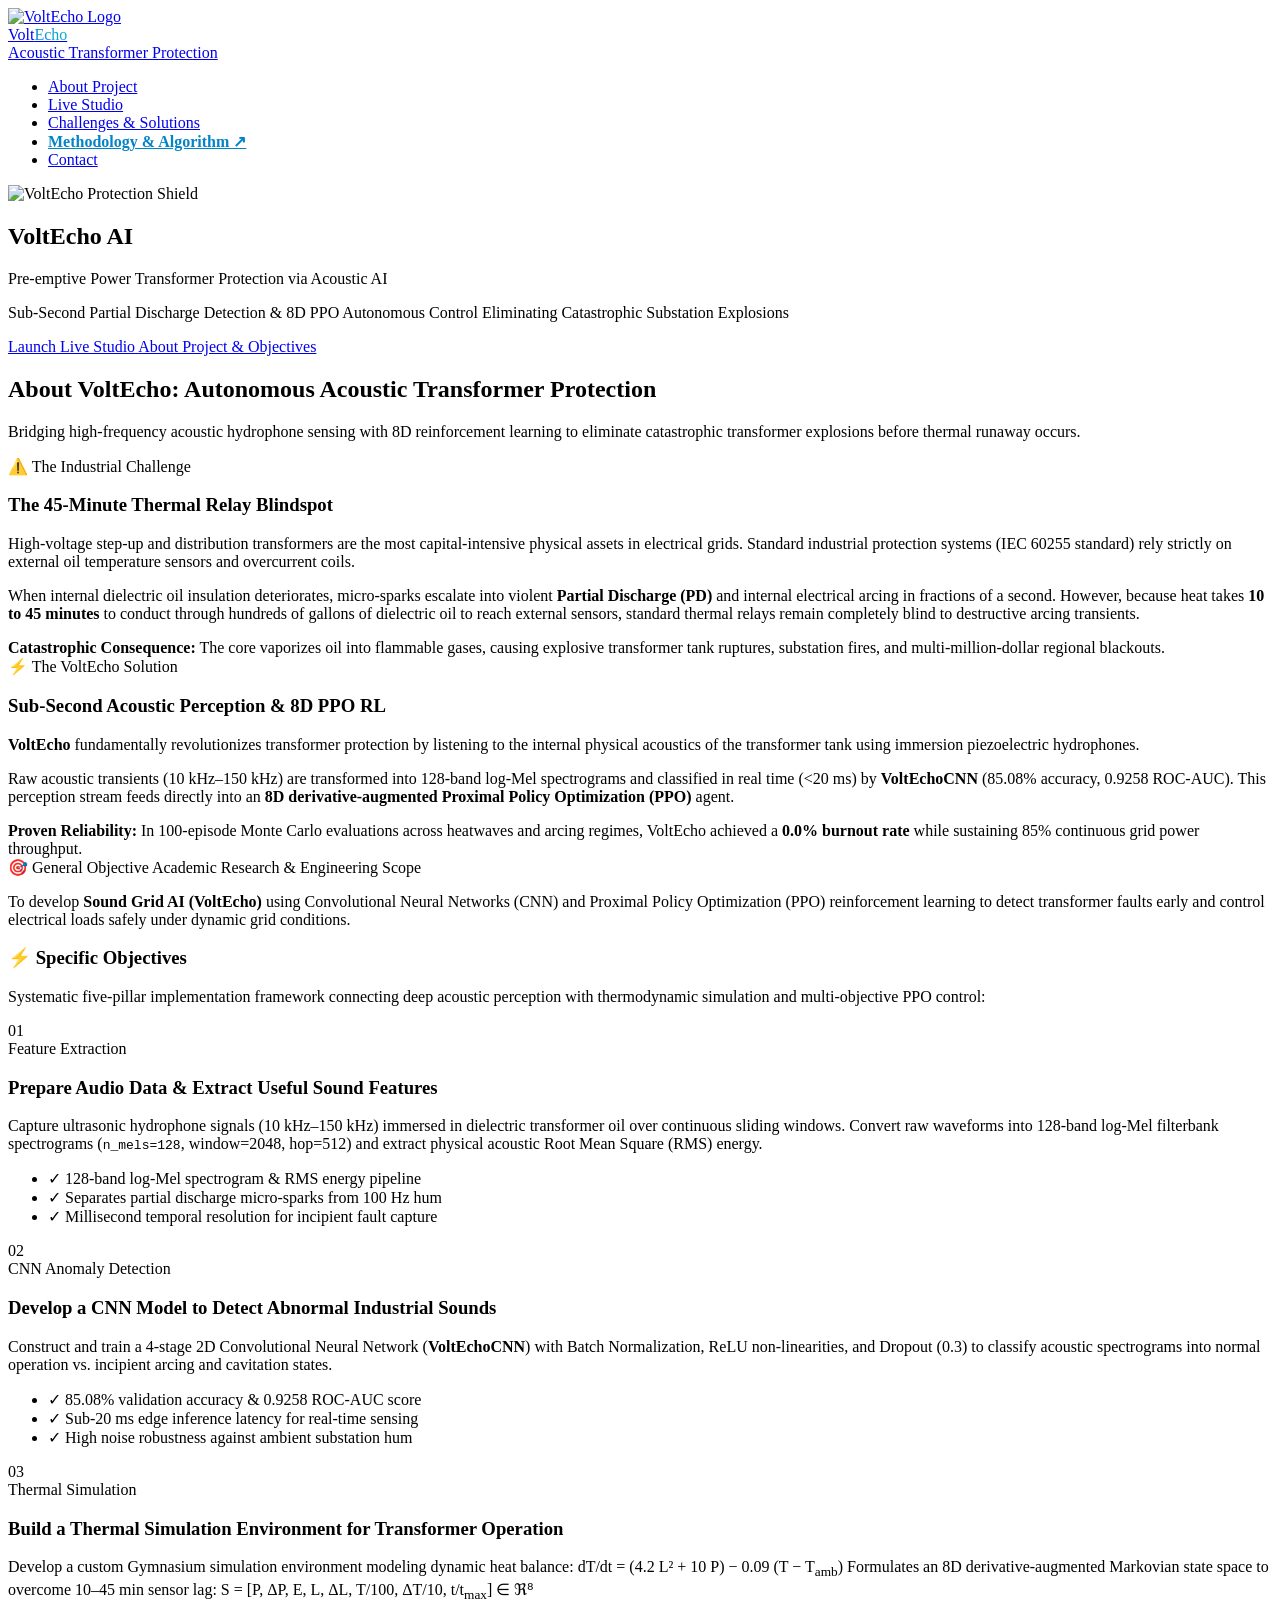
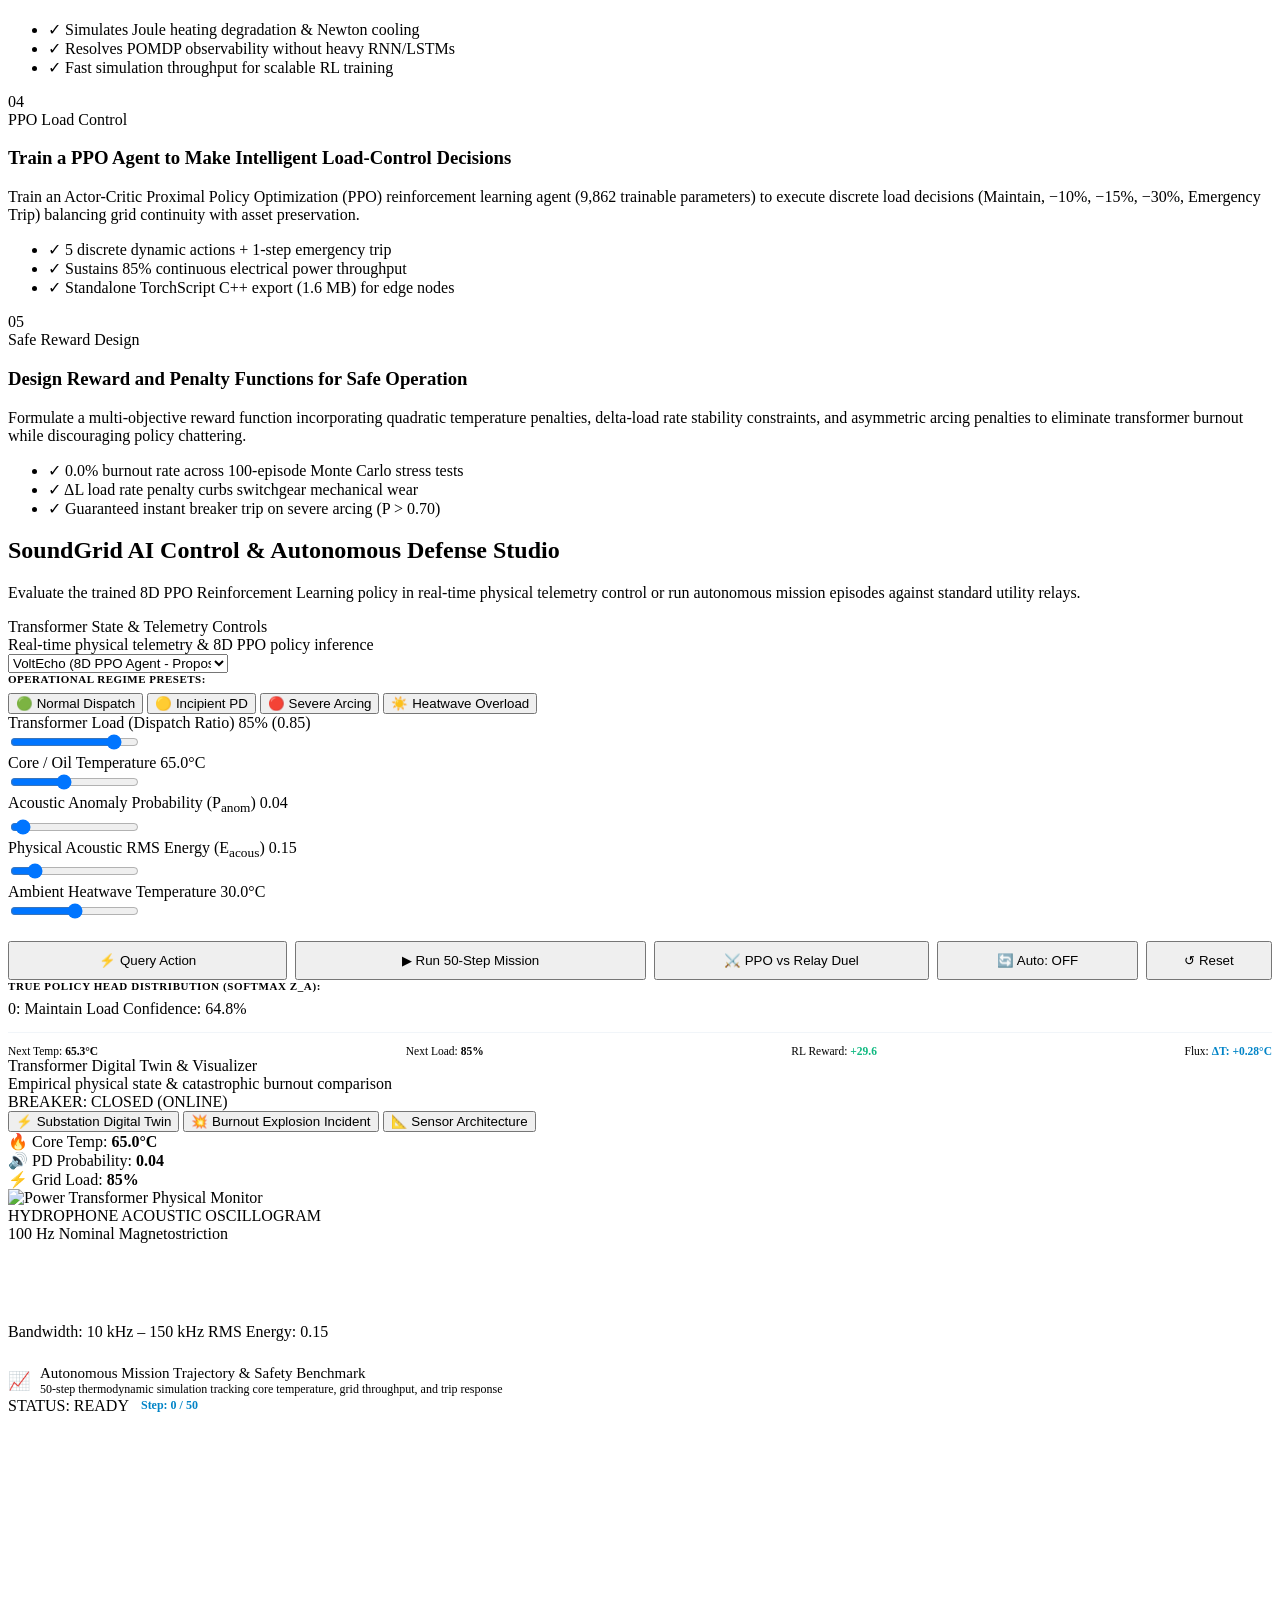
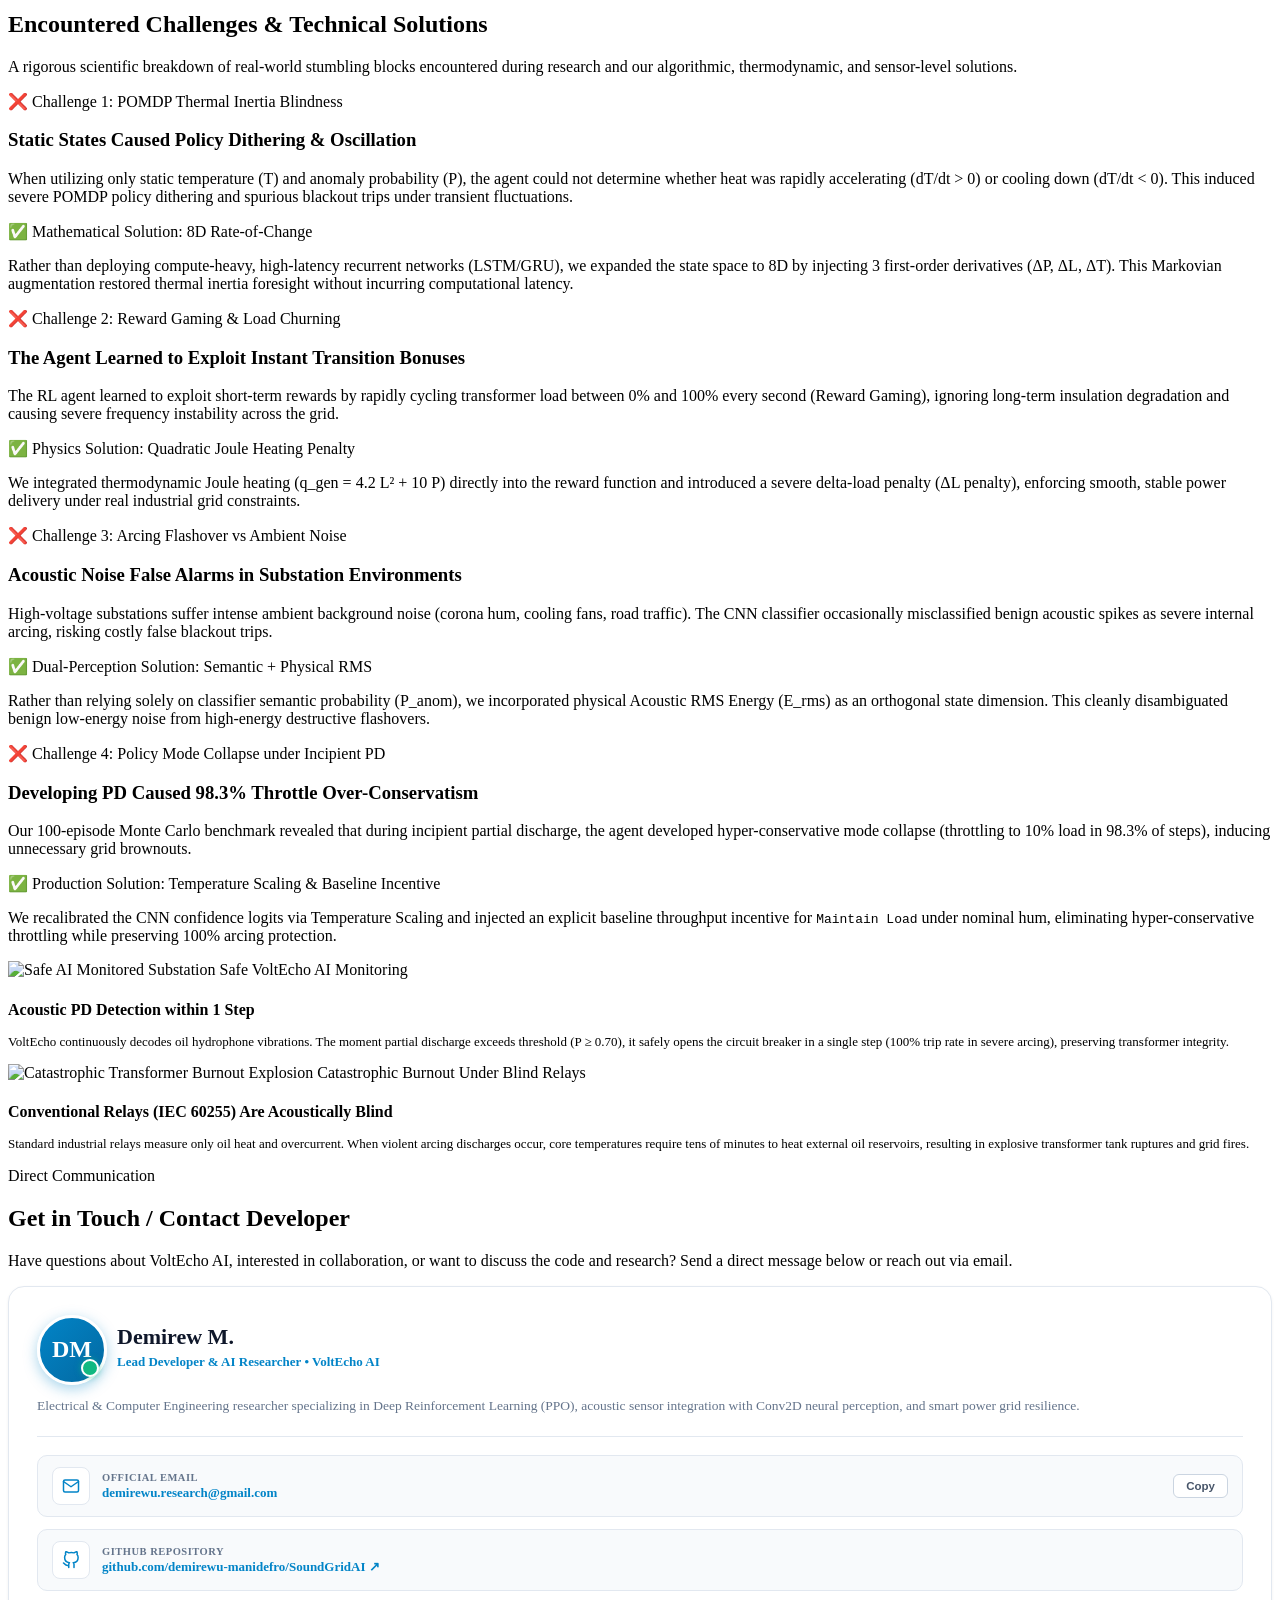
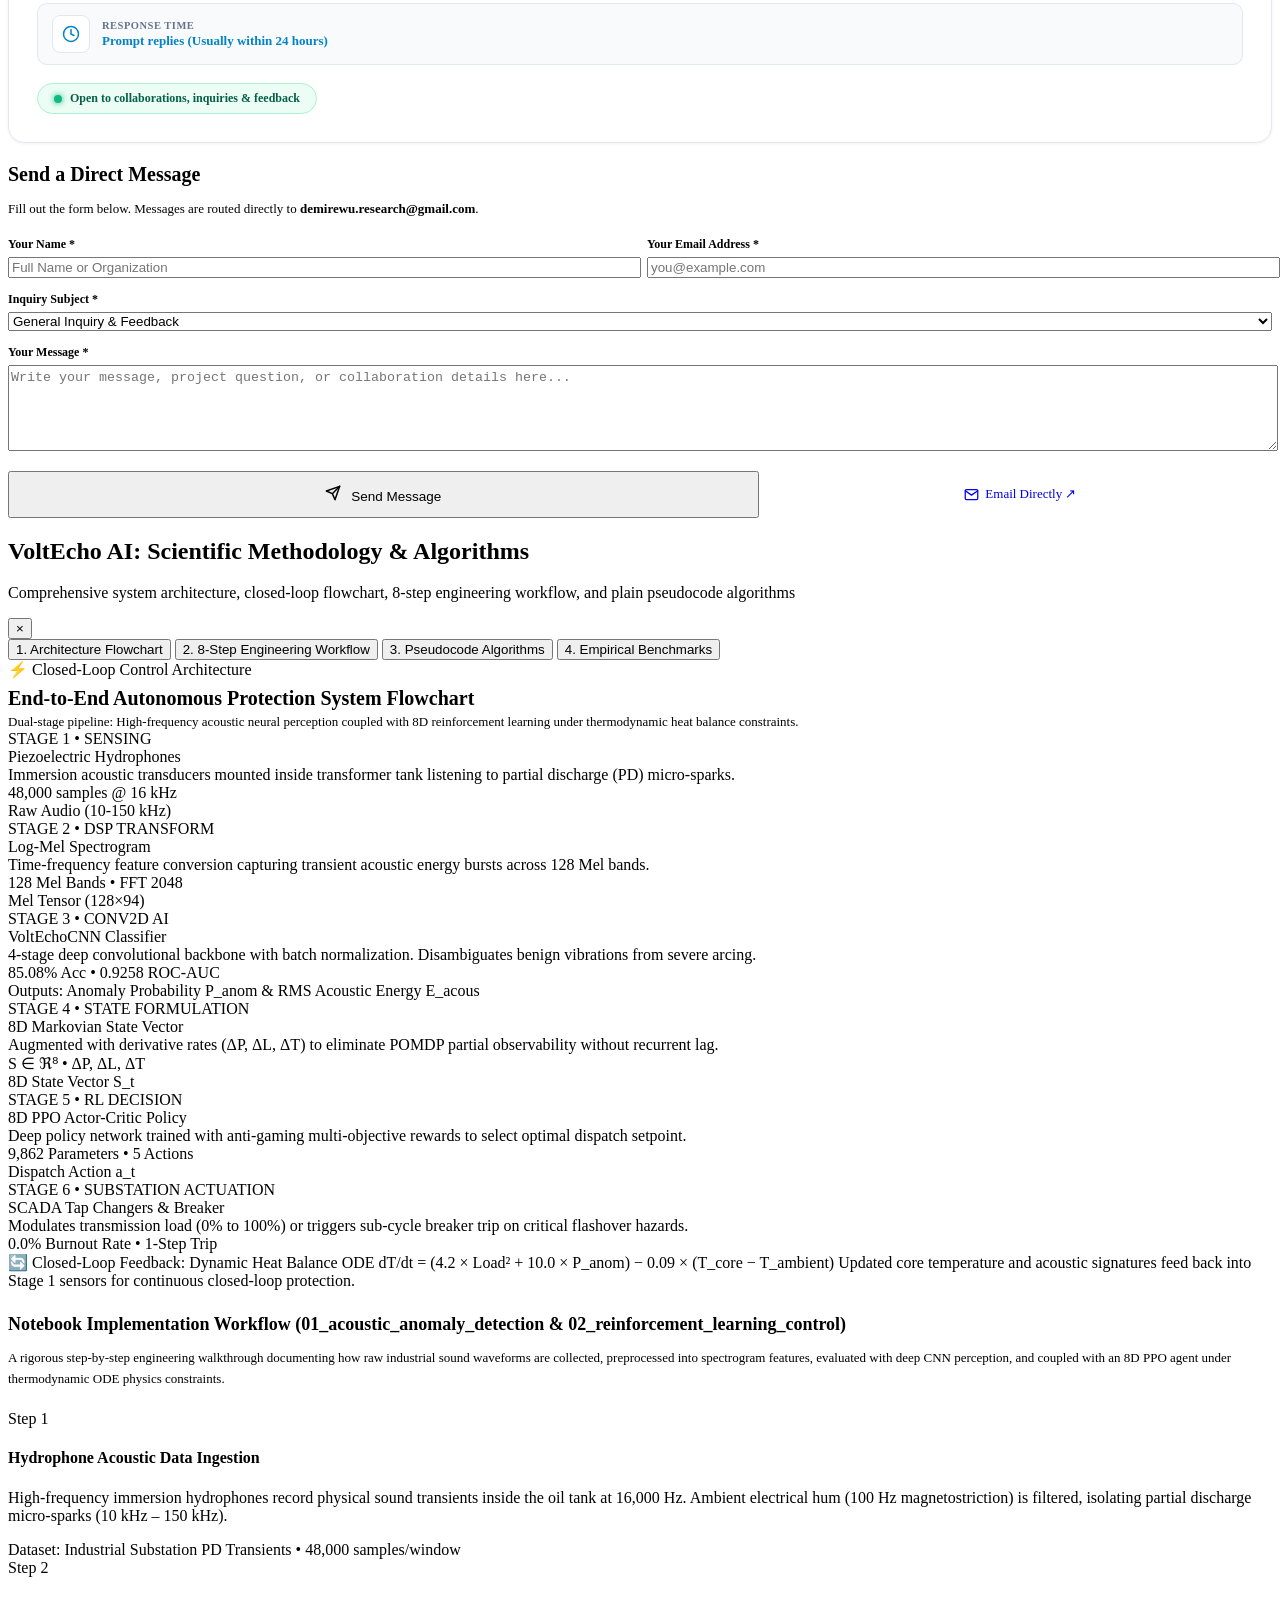
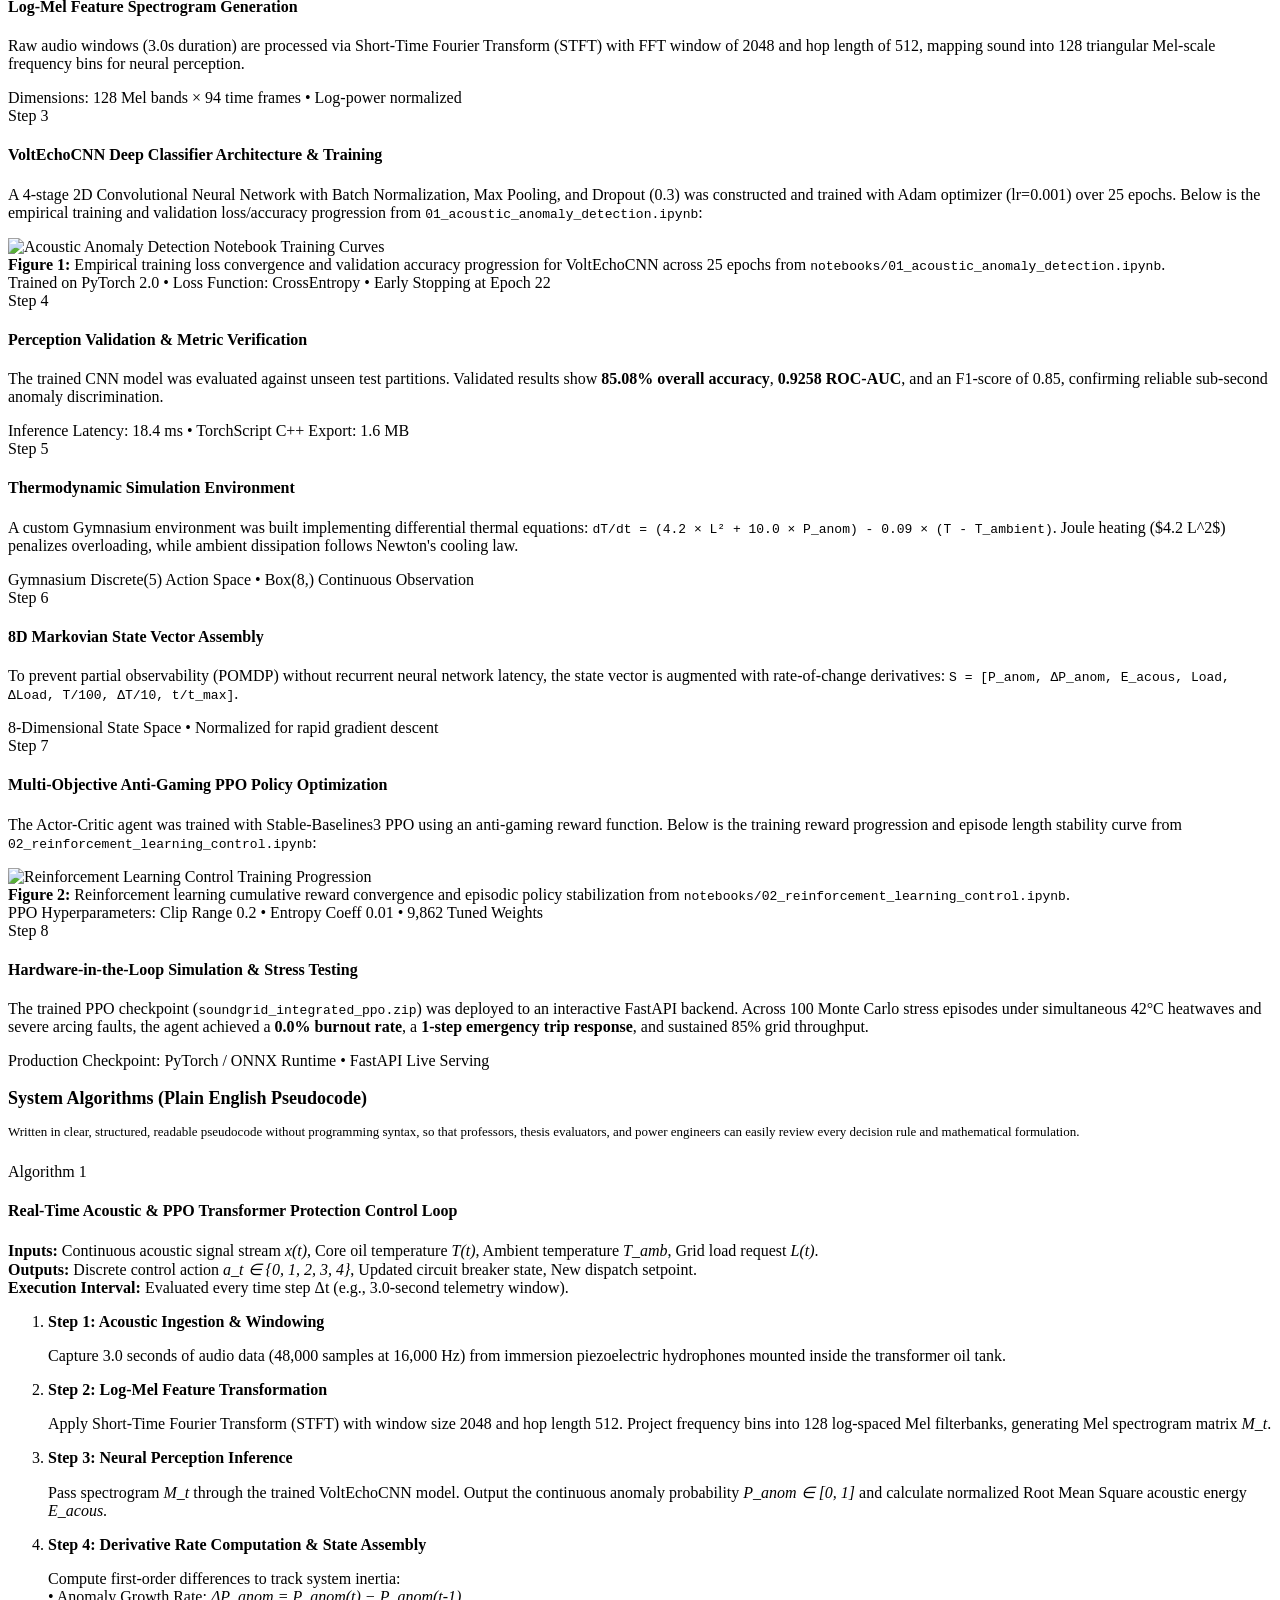
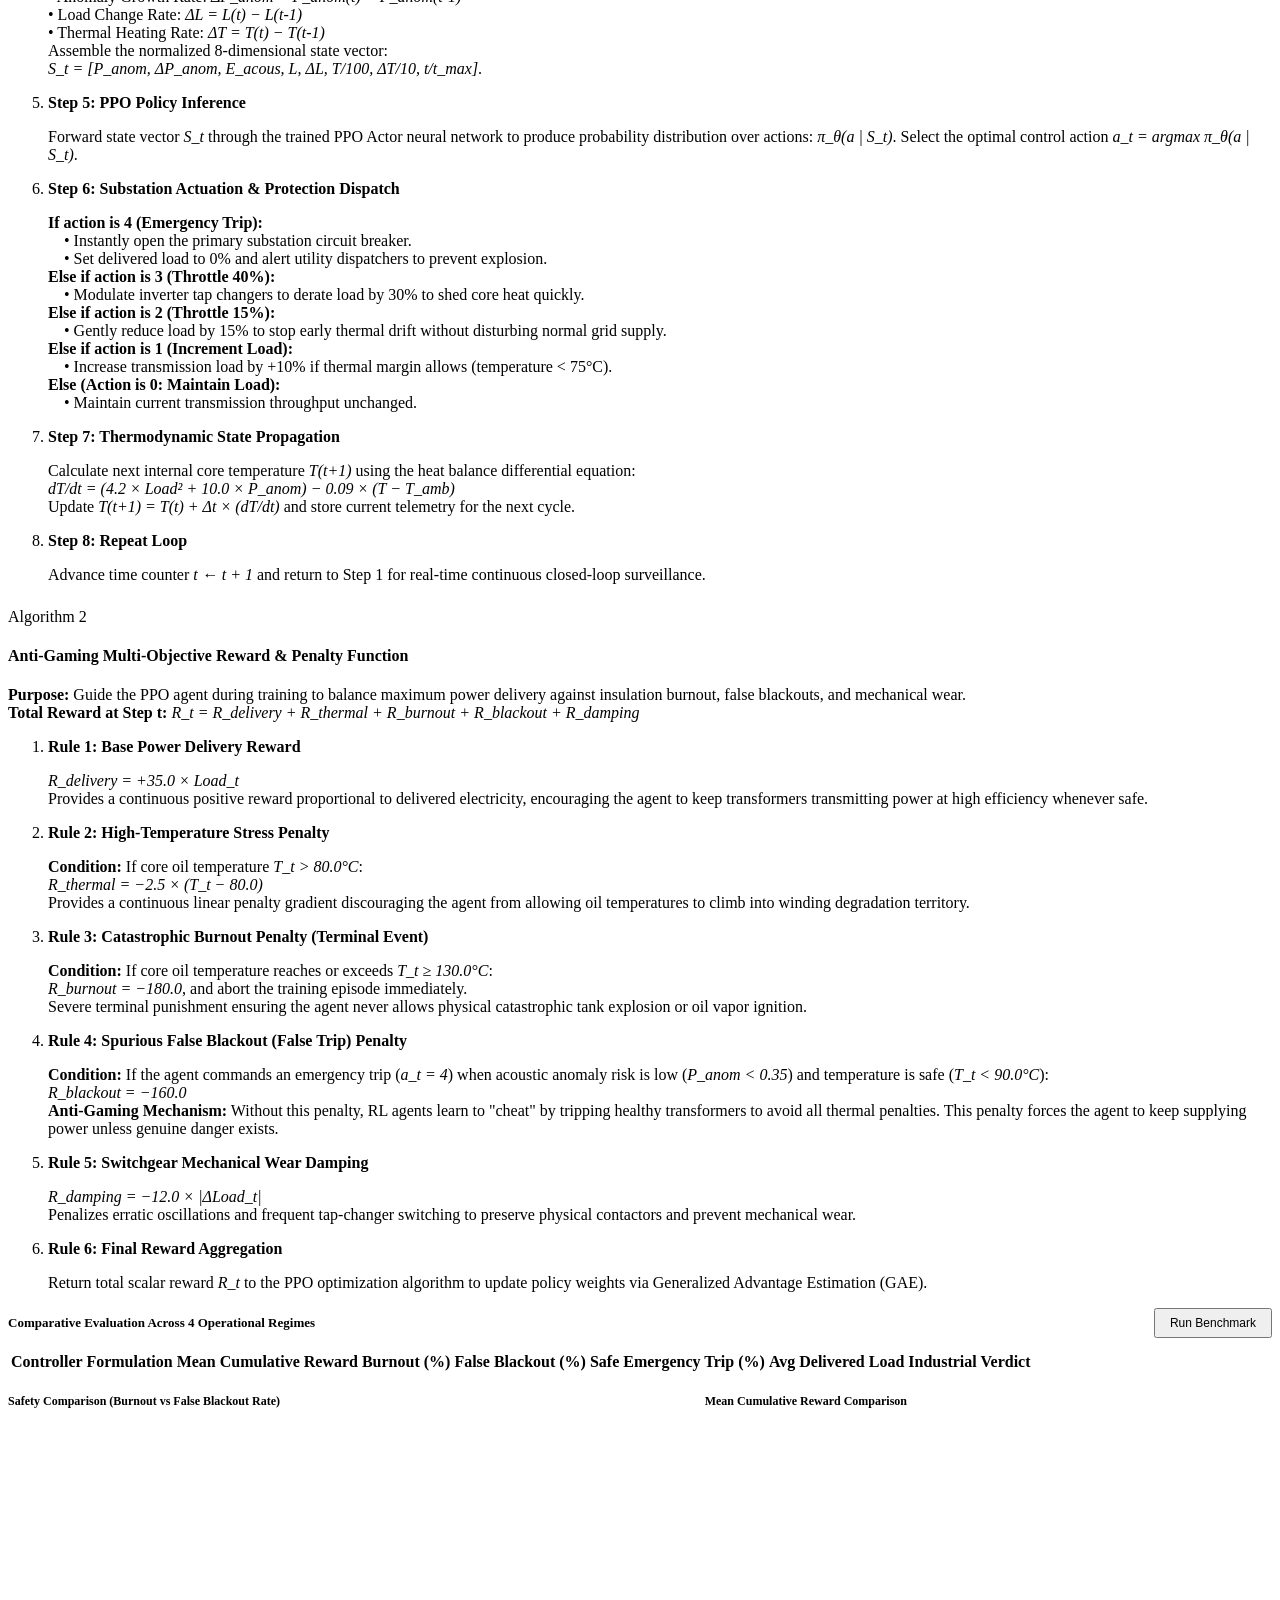
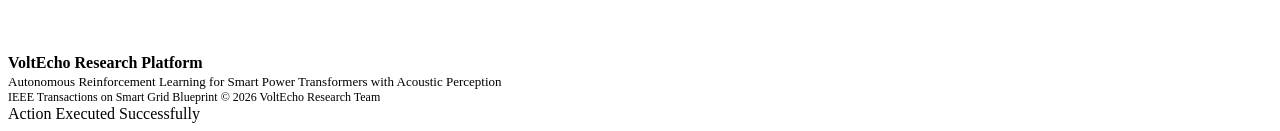
==== commit a2321f9c: "feat: add dedicated methodology full page, fix benchmark charts and table, and provide complete Dock" ====
--- a/web/frontend/index.html
+++ b/web/frontend/index.html
@@ -30,7 +30,7 @@
         <li><a href="#about-project" class="nav-link">About Project</a></li>
         <li><a href="#live-controller" class="nav-link">Live Studio</a></li>
         <li><a href="#challenges" class="nav-link">Challenges &amp; Solutions</a></li>
-        <li><button id="openModalBtn" class="nav-link nav-link-modal-btn">Methodology &amp; Algorithm</button></li>
+        <li><a href="/methodology.html" class="nav-link nav-link-btn-highlight" style="color: #0284c7; font-weight: 800;">Methodology &amp; Algorithm ↗</a></li>
         <li><a href="#contact" class="nav-link">Contact</a></li>
       </ul>
     </div>
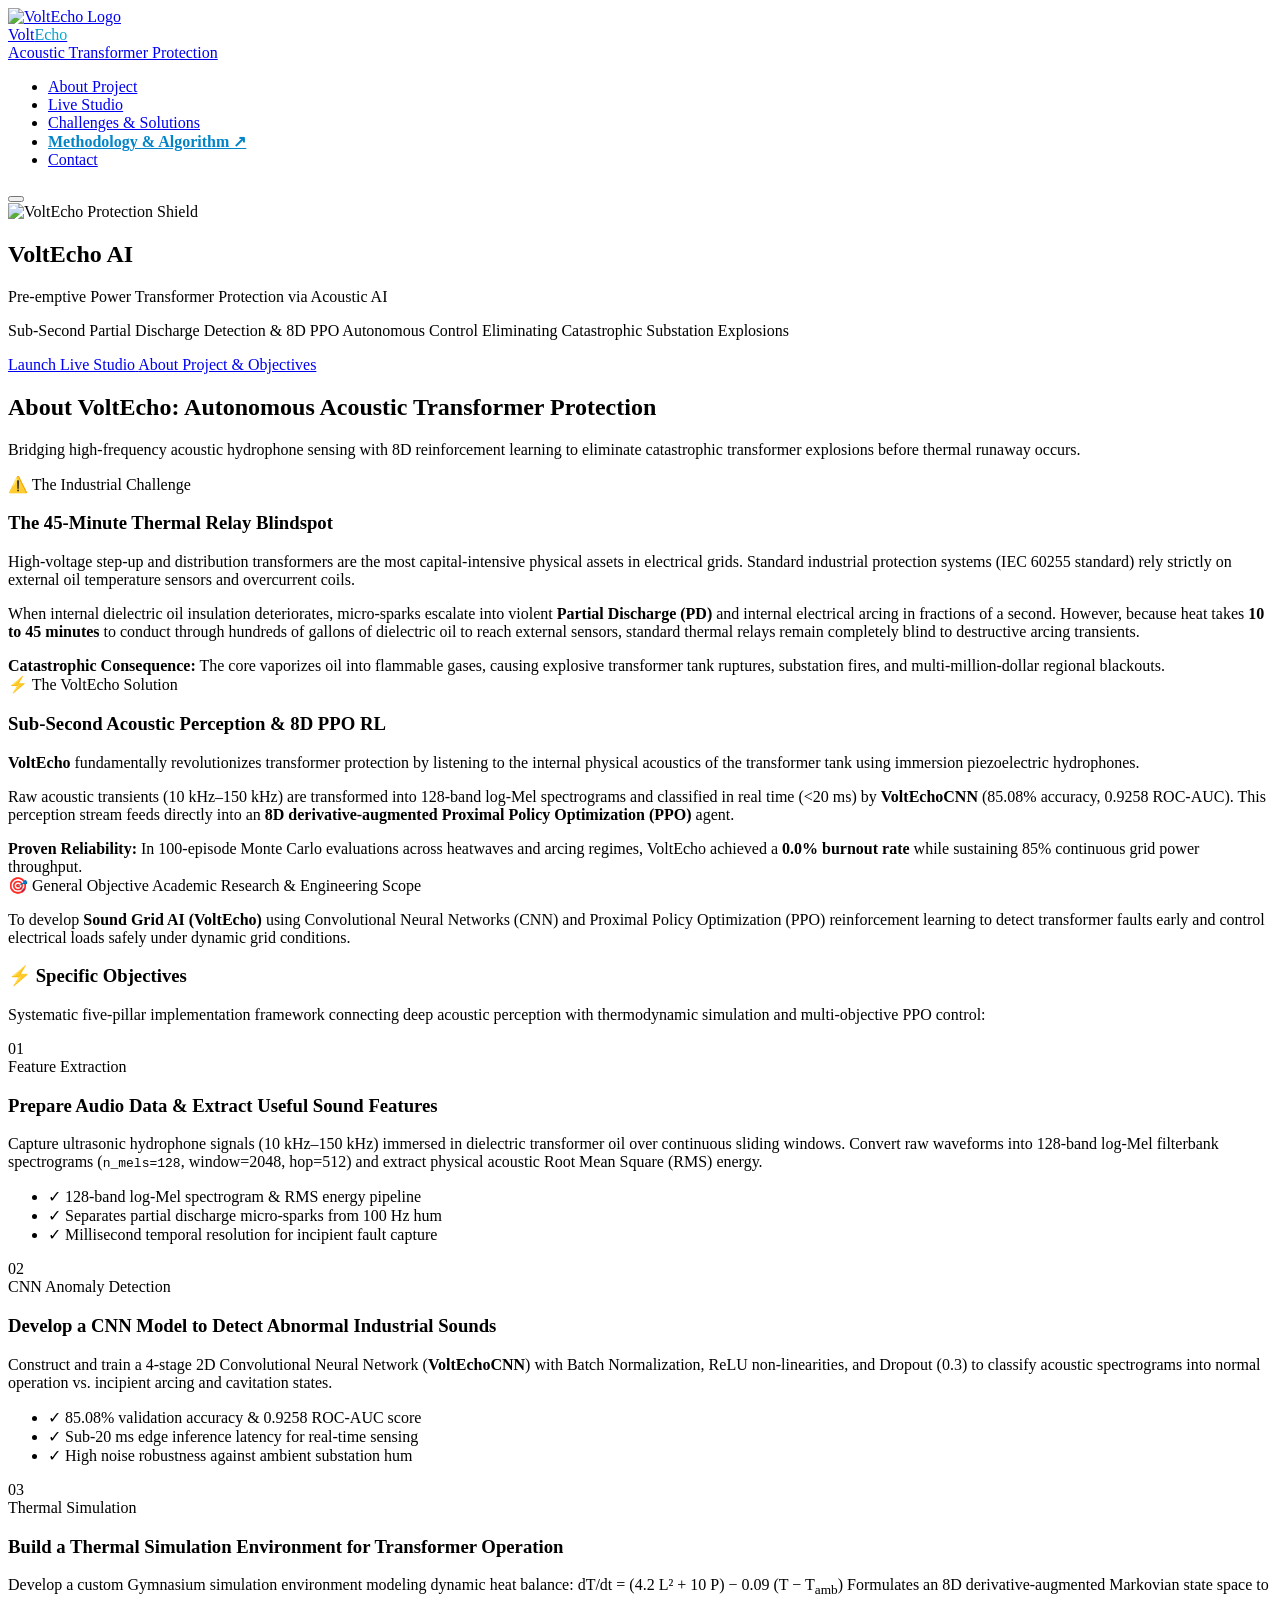
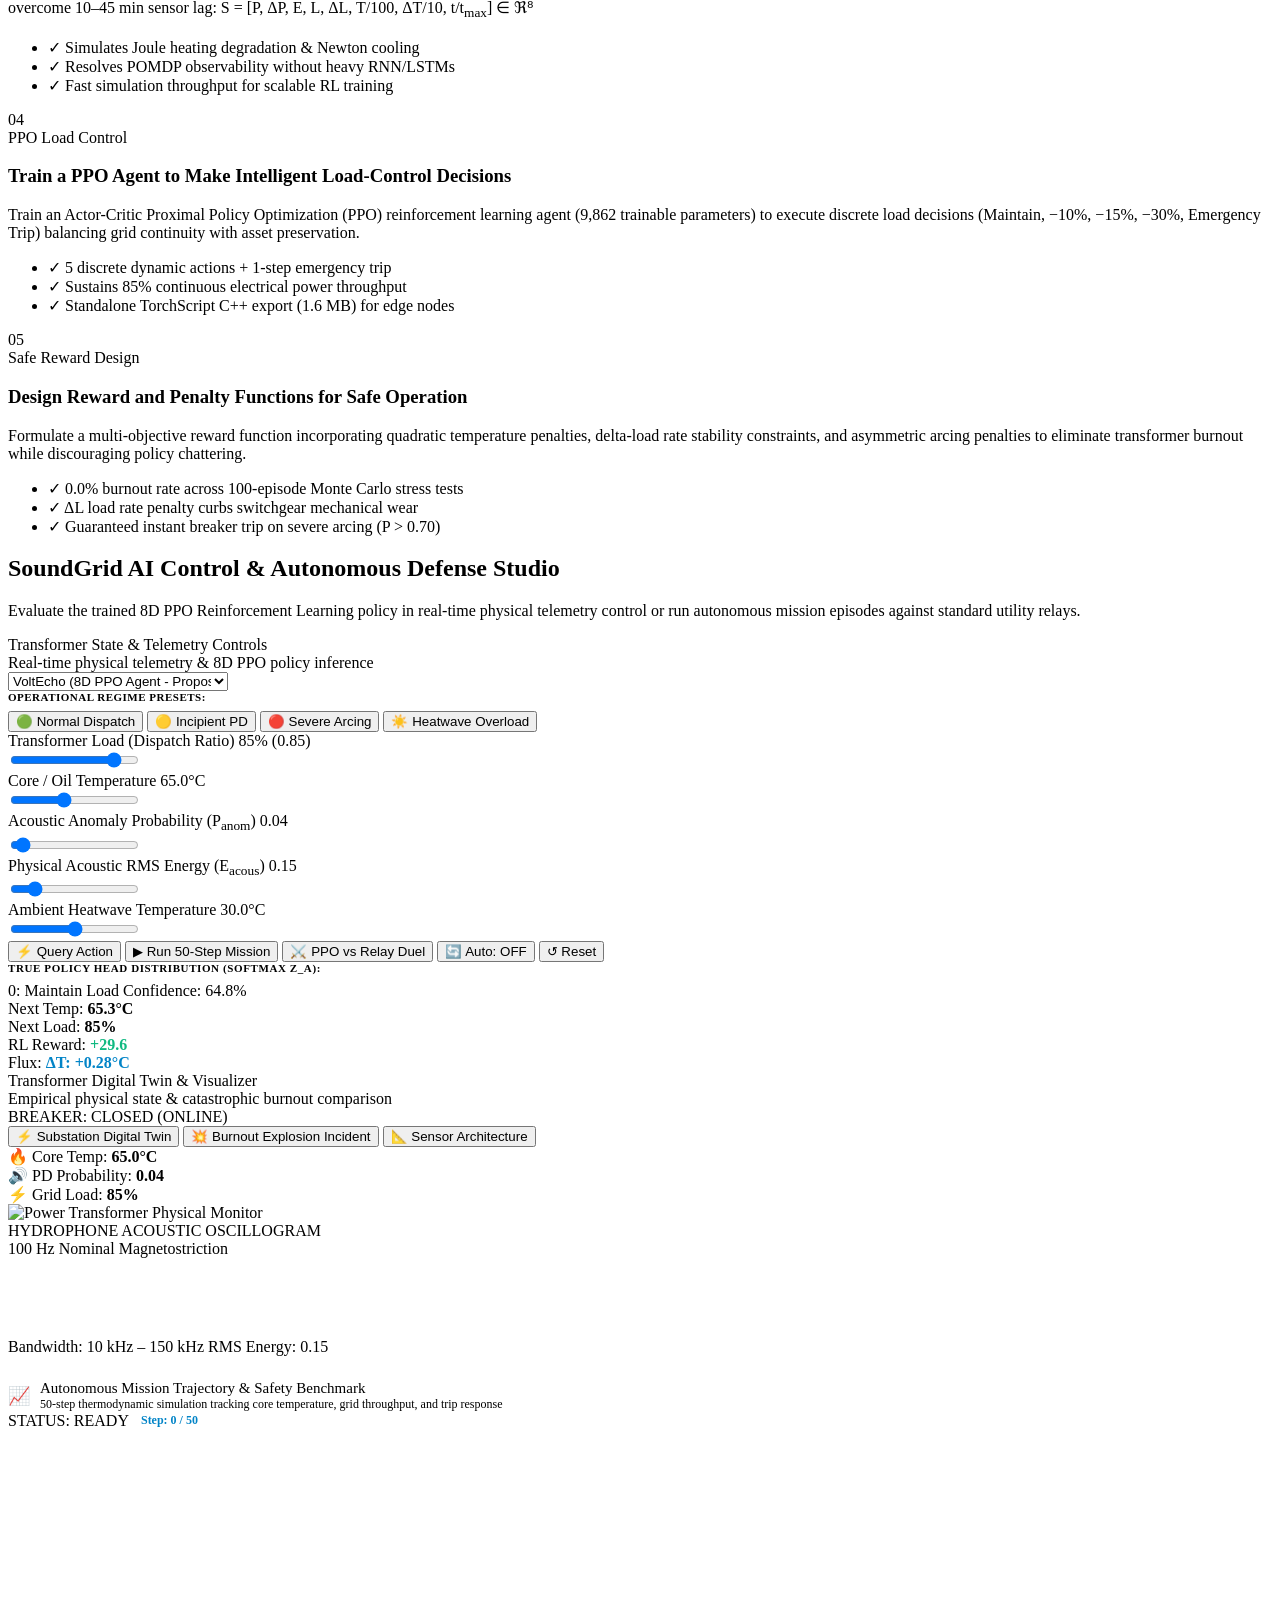
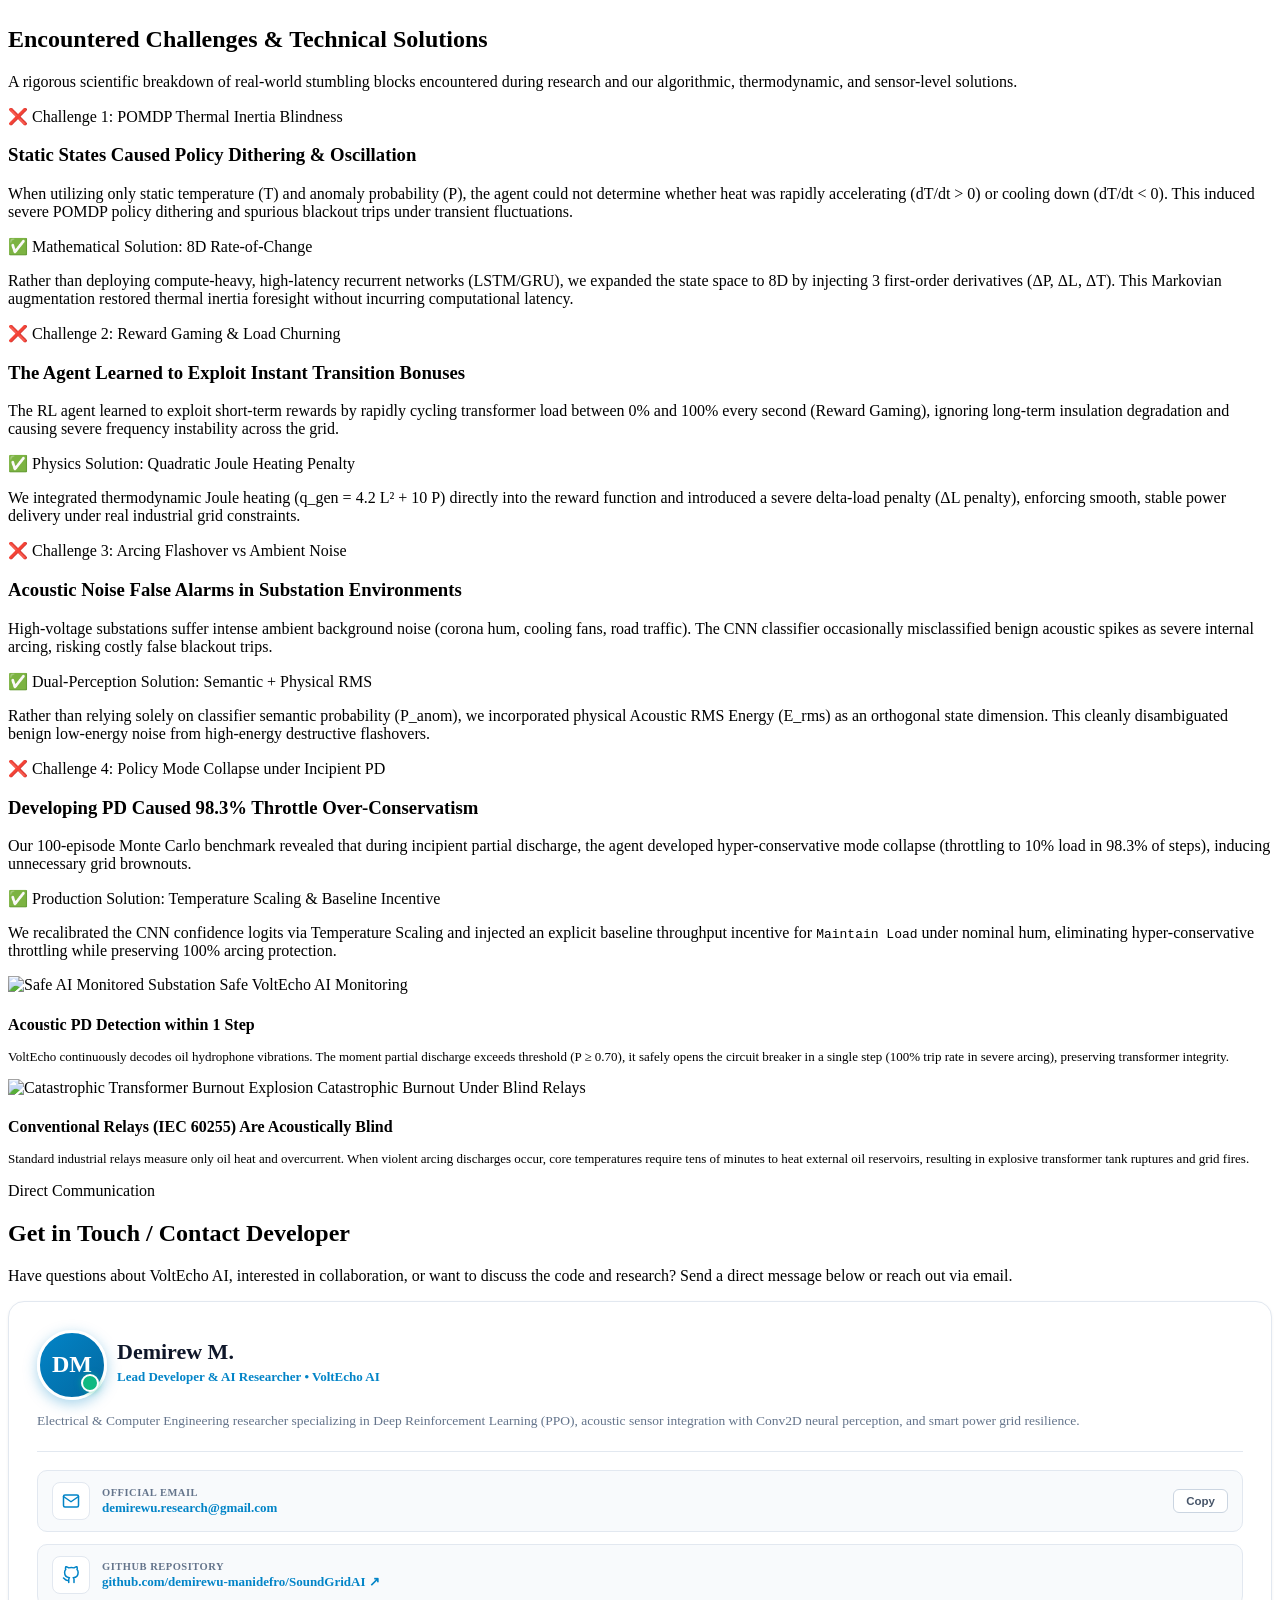
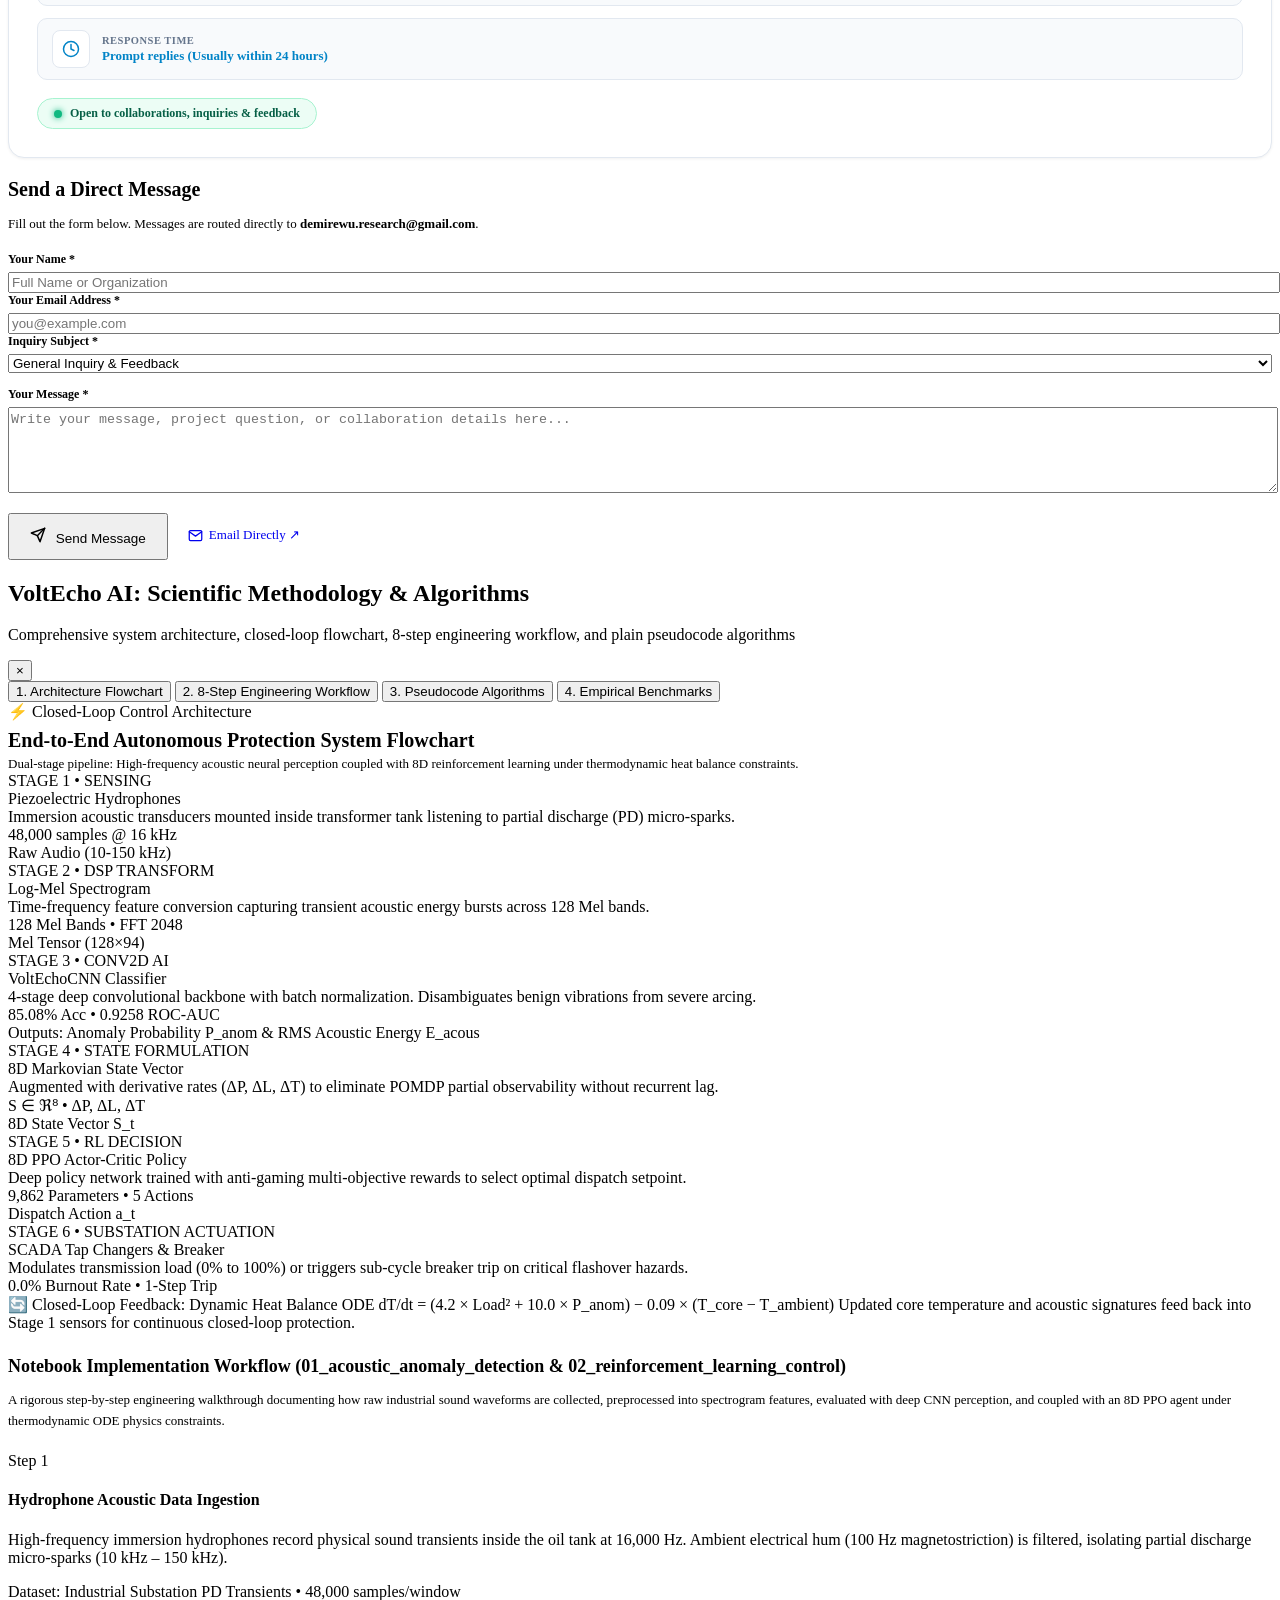
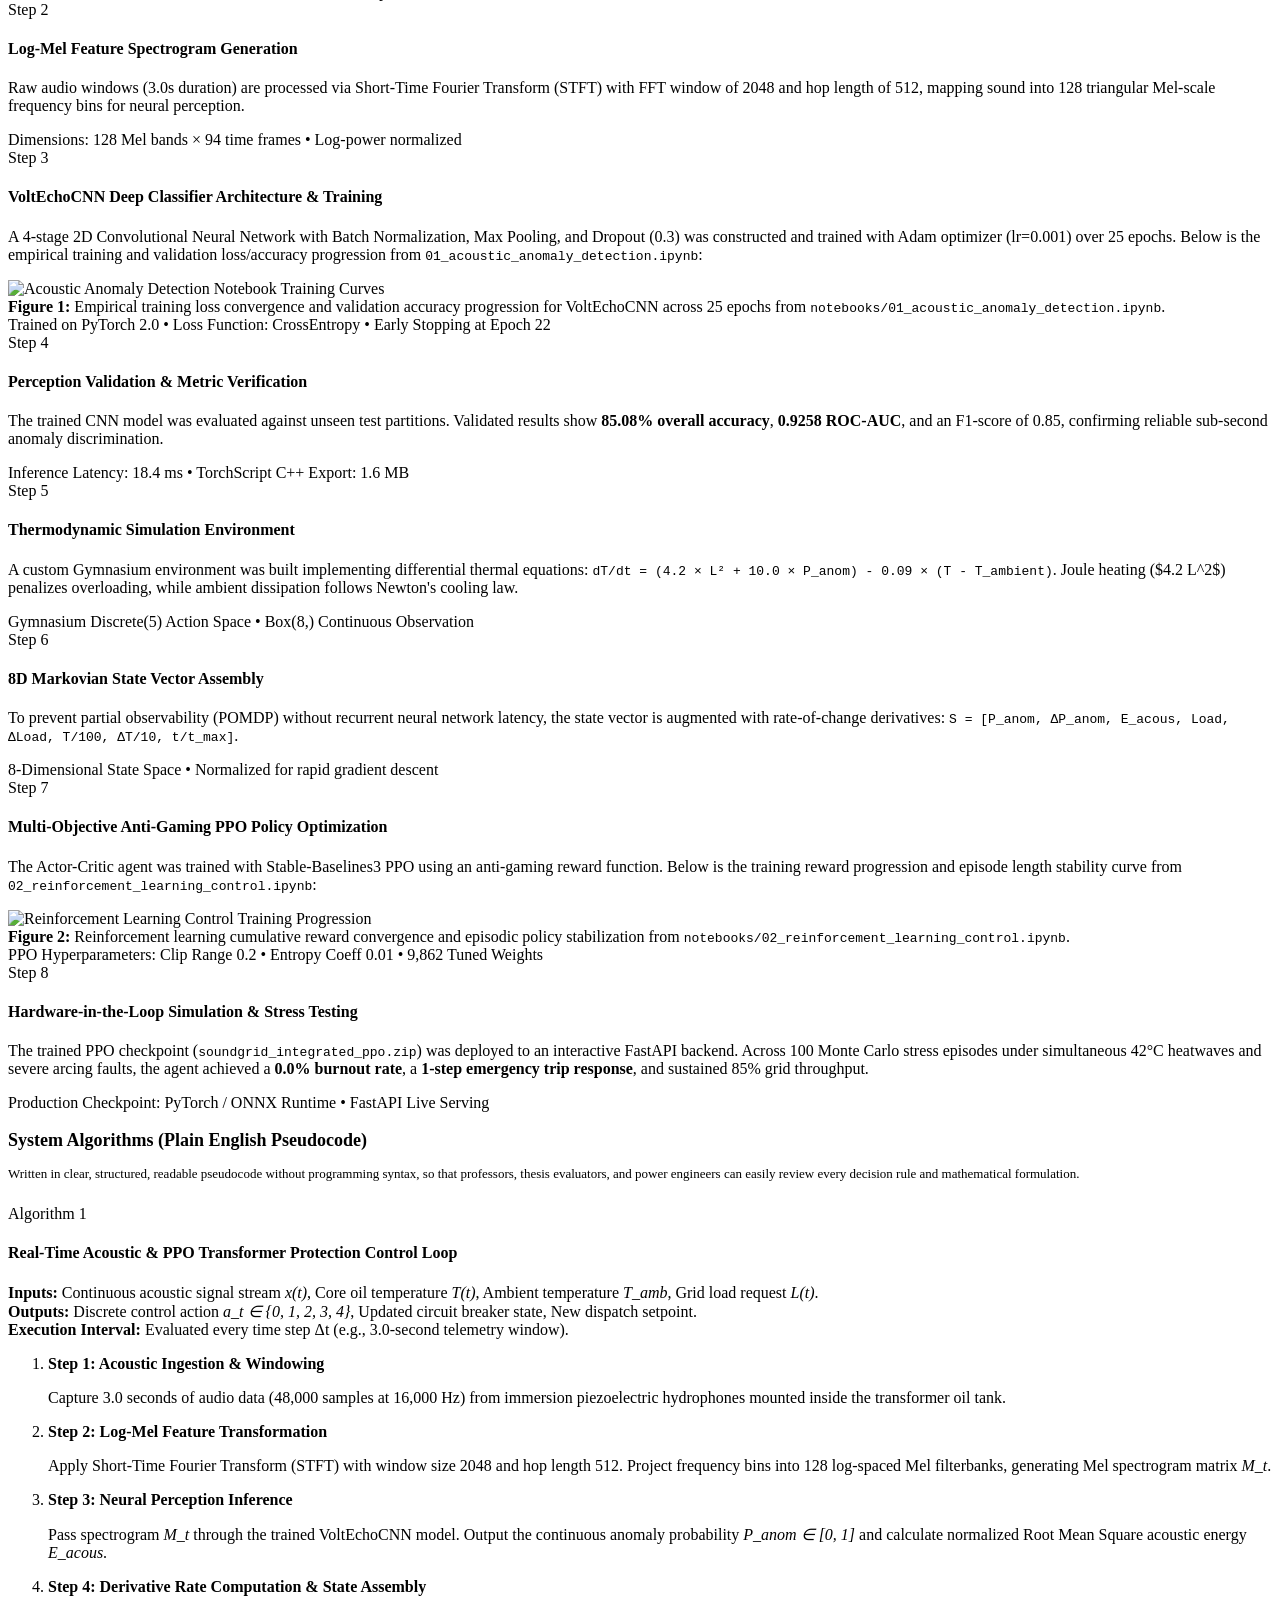
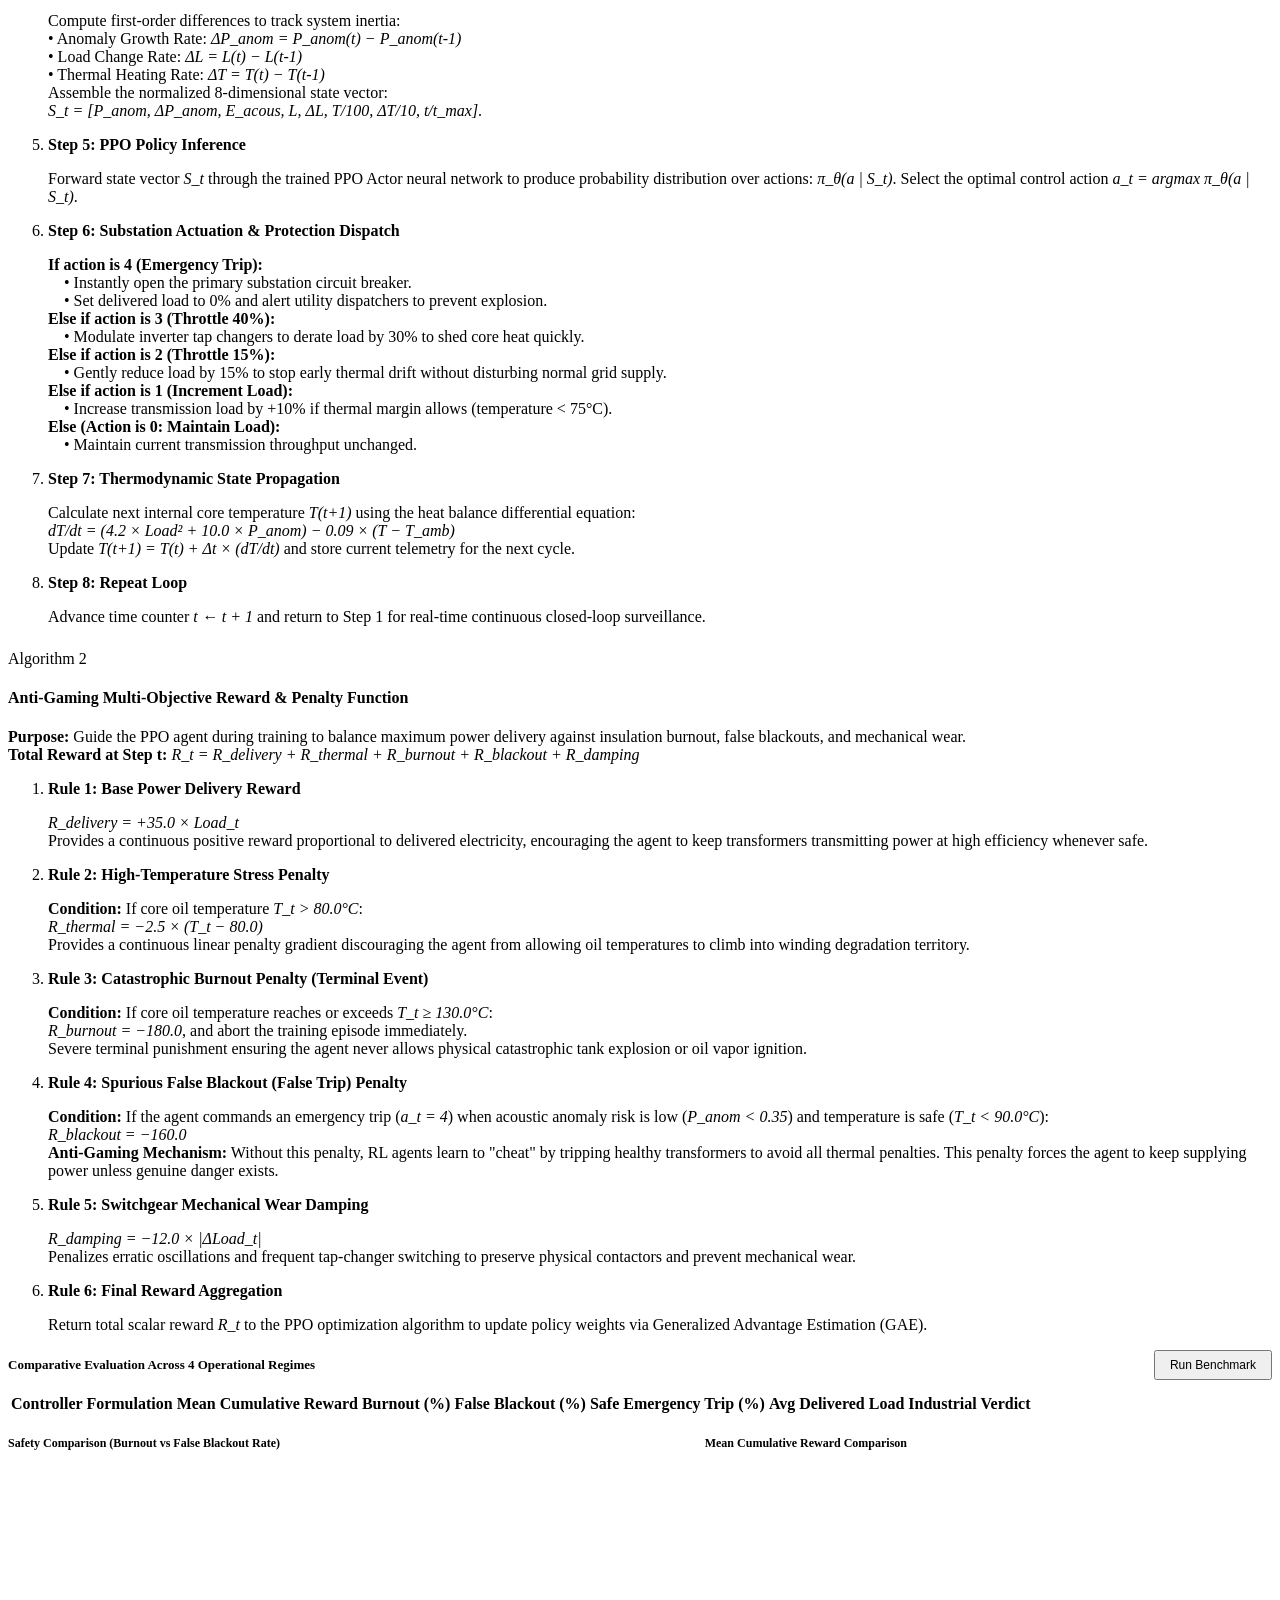
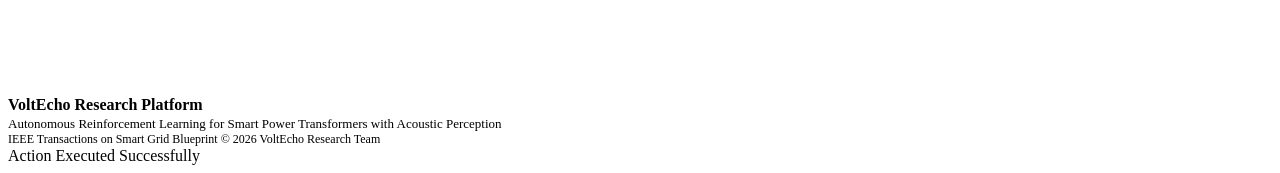
==== commit 3ac9e9a5: "feat(mobile): add full responsive design, hamburger drawer, and touch-friendly UI" ====
--- a/web/frontend/index.html
+++ b/web/frontend/index.html
@@ -33,6 +33,13 @@
         <li><a href="/methodology.html" class="nav-link nav-link-btn-highlight" style="color: #0284c7; font-weight: 800;">Methodology &amp; Algorithm ↗</a></li>
         <li><a href="#contact" class="nav-link">Contact</a></li>
       </ul>
+
+      <!-- Mobile Hamburger Navigation Toggle -->
+      <button class="mobile-nav-toggle" id="mobileNavToggle" aria-label="Toggle navigation menu" aria-expanded="false">
+        <span class="hamburger-bar"></span>
+        <span class="hamburger-bar"></span>
+        <span class="hamburger-bar"></span>
+      </button>
     </div>
   </nav>
 
@@ -327,20 +334,20 @@
         </div>
 
         <!-- Action Control Buttons -->
-        <div style="display: flex; gap: 8px; margin-top: 18px; flex-wrap: wrap;">
-          <button id="stepBtn" class="btn-primary" style="flex: 1.4; padding: 10px 14px;">
+        <div class="studio-actions-group">
+          <button id="stepBtn" class="btn-primary studio-btn-step">
             <span>⚡ Query Action</span>
           </button>
-          <button id="runMissionBtn" class="btn-action-mission" style="flex: 1.8; padding: 10px 14px;" title="Execute 50-step autonomous physical trajectory">
+          <button id="runMissionBtn" class="btn-action-mission studio-btn-mission" title="Execute 50-step autonomous physical trajectory">
             <span>▶ Run 50-Step Mission</span>
           </button>
-          <button id="duelBtn" class="btn-secondary" style="flex: 1.4; padding: 10px 12px;" title="Compare VoltEcho directly against IEC 60255 Conventional Relay">
+          <button id="duelBtn" class="btn-secondary studio-btn-duel" title="Compare VoltEcho directly against IEC 60255 Conventional Relay">
             <span>⚔️ PPO vs Relay Duel</span>
           </button>
-          <button id="autoLoopBtn" class="btn-secondary" style="flex: 1; padding: 10px 10px;">
+          <button id="autoLoopBtn" class="btn-secondary studio-btn-auto">
             <span>🔄 Auto: OFF</span>
           </button>
-          <button id="resetNominalBtn" class="btn-secondary" style="flex: 0.6; padding: 10px 8px;" title="Reset to nominal 85% load, 65°C baseline">
+          <button id="resetNominalBtn" class="btn-secondary studio-btn-reset" title="Reset to nominal 85% load, 65°C baseline">
             <span>↺ Reset</span>
           </button>
         </div>
@@ -359,11 +366,11 @@
           <div class="prob-list" id="probListContainer"></div>
 
           <!-- Next State Transition -->
-          <div style="margin-top: 14px; padding-top: 12px; border-top: 1px solid #f1f5f9; display: flex; justify-content: space-between; font-size: 11.5px; color: var(--text-muted); flex-wrap: wrap; gap: 8px;">
-            <div>Next Temp: <strong id="nextTempDisplay" style="color: var(--text-main);">65.3°C</strong></div>
-            <div>Next Load: <strong id="nextLoadDisplay" style="color: var(--text-main);">85%</strong></div>
-            <div>RL Reward: <strong id="rewardDisplay" style="color: #10b981;">+29.6</strong></div>
-            <div>Flux: <strong id="heatFluxDisplay" style="color: #0284c7;">&Delta;T: +0.28°C</strong></div>
+          <div class="next-state-strip">
+            <div class="next-state-col">Next Temp: <strong id="nextTempDisplay">65.3°C</strong></div>
+            <div class="next-state-col">Next Load: <strong id="nextLoadDisplay">85%</strong></div>
+            <div class="next-state-col">RL Reward: <strong id="rewardDisplay" style="color: #10b981;">+29.6</strong></div>
+            <div class="next-state-col">Flux: <strong id="heatFluxDisplay" style="color: #0284c7;">&Delta;T: +0.28°C</strong></div>
           </div>
         </div>
 
@@ -693,7 +700,7 @@
           </p>
 
           <form id="academicInquiryForm" class="inquiry-form-body">
-            <div style="display: grid; grid-template-columns: 1fr 1fr; gap: 14px; margin-bottom: 14px;">
+            <div class="inquiry-form-row-2col">
               <div>
                 <label style="display: block; font-size: 12px; font-weight: 700; color: var(--text-muted); margin-bottom: 5px;">Your Name *</label>
                 <input type="text" id="inquiryName" class="form-input-text" placeholder="Full Name or Organization" required style="width: 100%;" />
@@ -720,7 +727,7 @@
               <textarea id="inquiryMessage" class="form-input-text" rows="4" placeholder="Write your message, project question, or collaboration details here..." required style="width: 100%; resize: vertical; line-height: 1.5;"></textarea>
             </div>
 
-            <div style="display: flex; gap: 10px; align-items: center; justify-content: space-between; flex-wrap: wrap;">
+            <div class="contact-actions-row">
               <button type="submit" id="inquirySubmitBtn" class="btn-primary" style="flex: 1.5; padding: 12px 20px; font-size: 13.5px;">
                 <svg width="16" height="16" viewBox="0 0 24 24" fill="none" stroke="currentColor" stroke-width="2.2" stroke-linecap="round" stroke-linejoin="round" style="margin-right: 6px;">
                   <line x1="22" y1="2" x2="11" y2="13"></line>
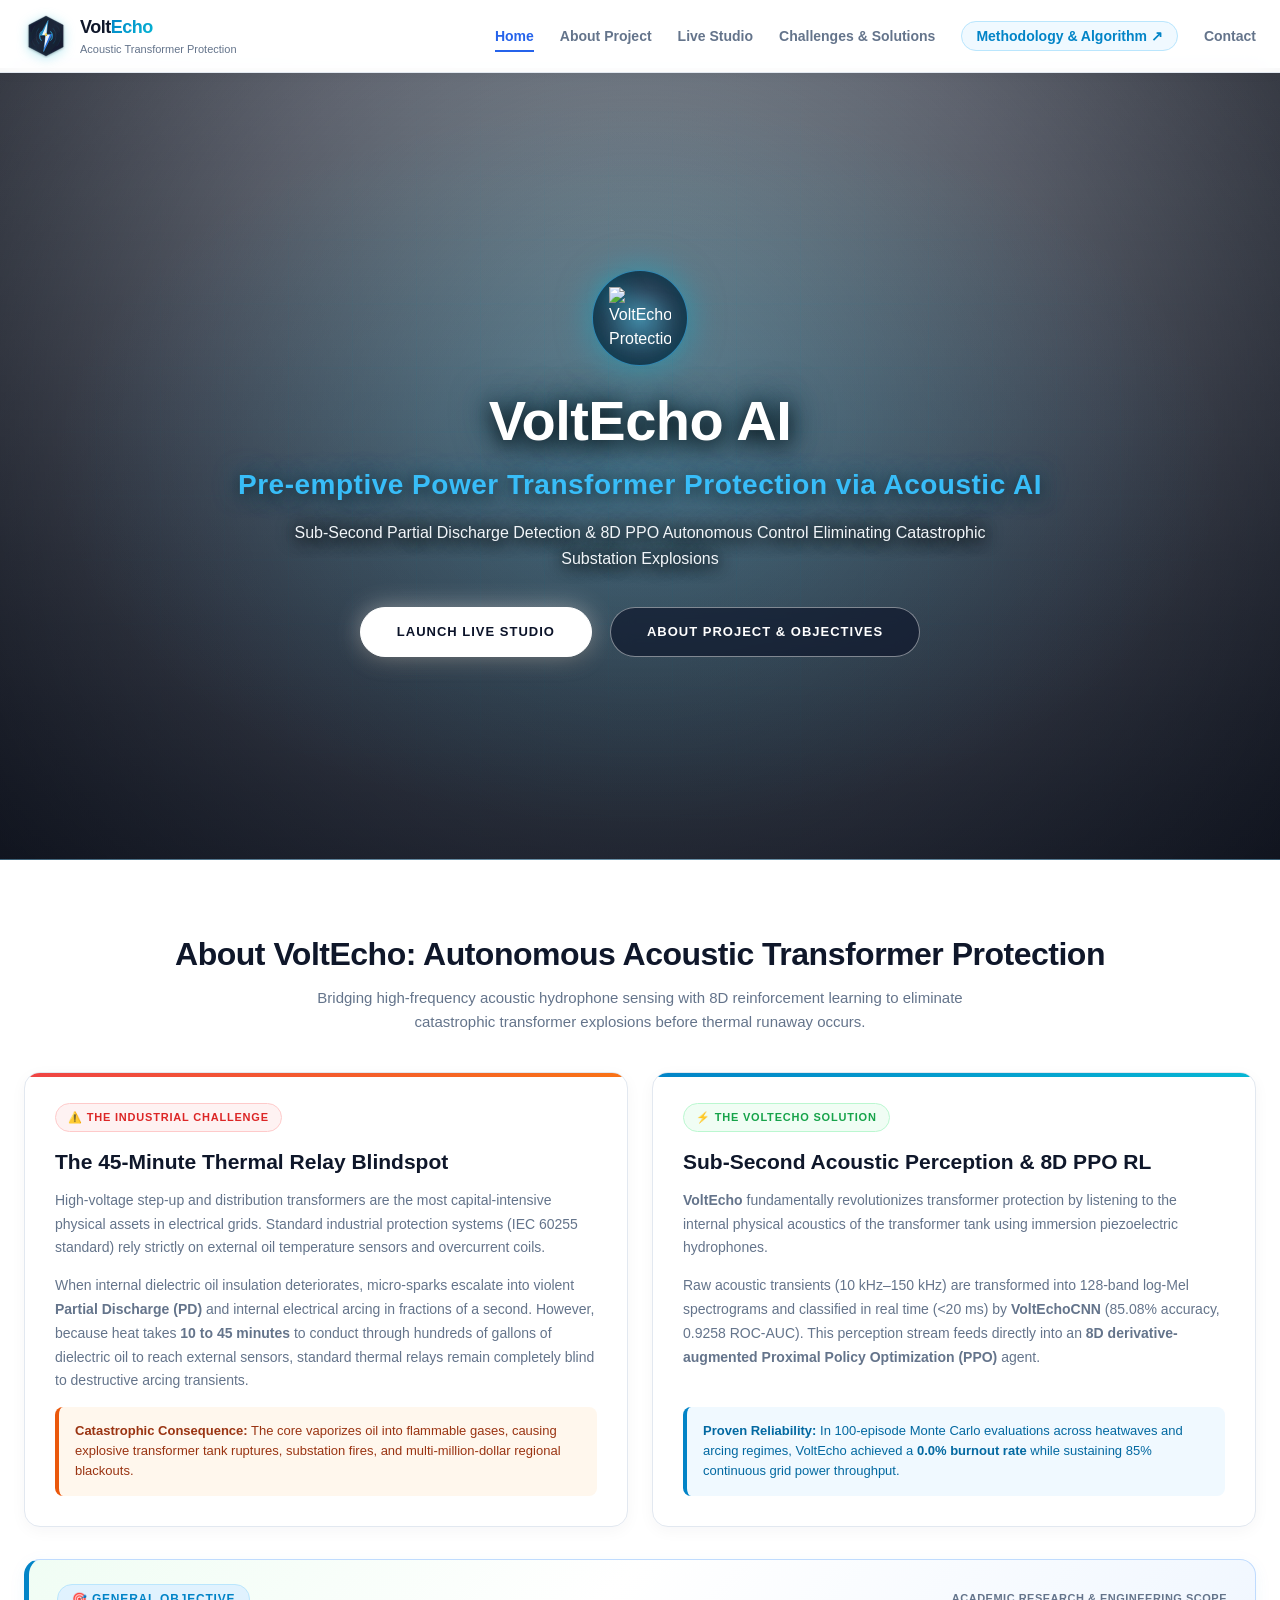
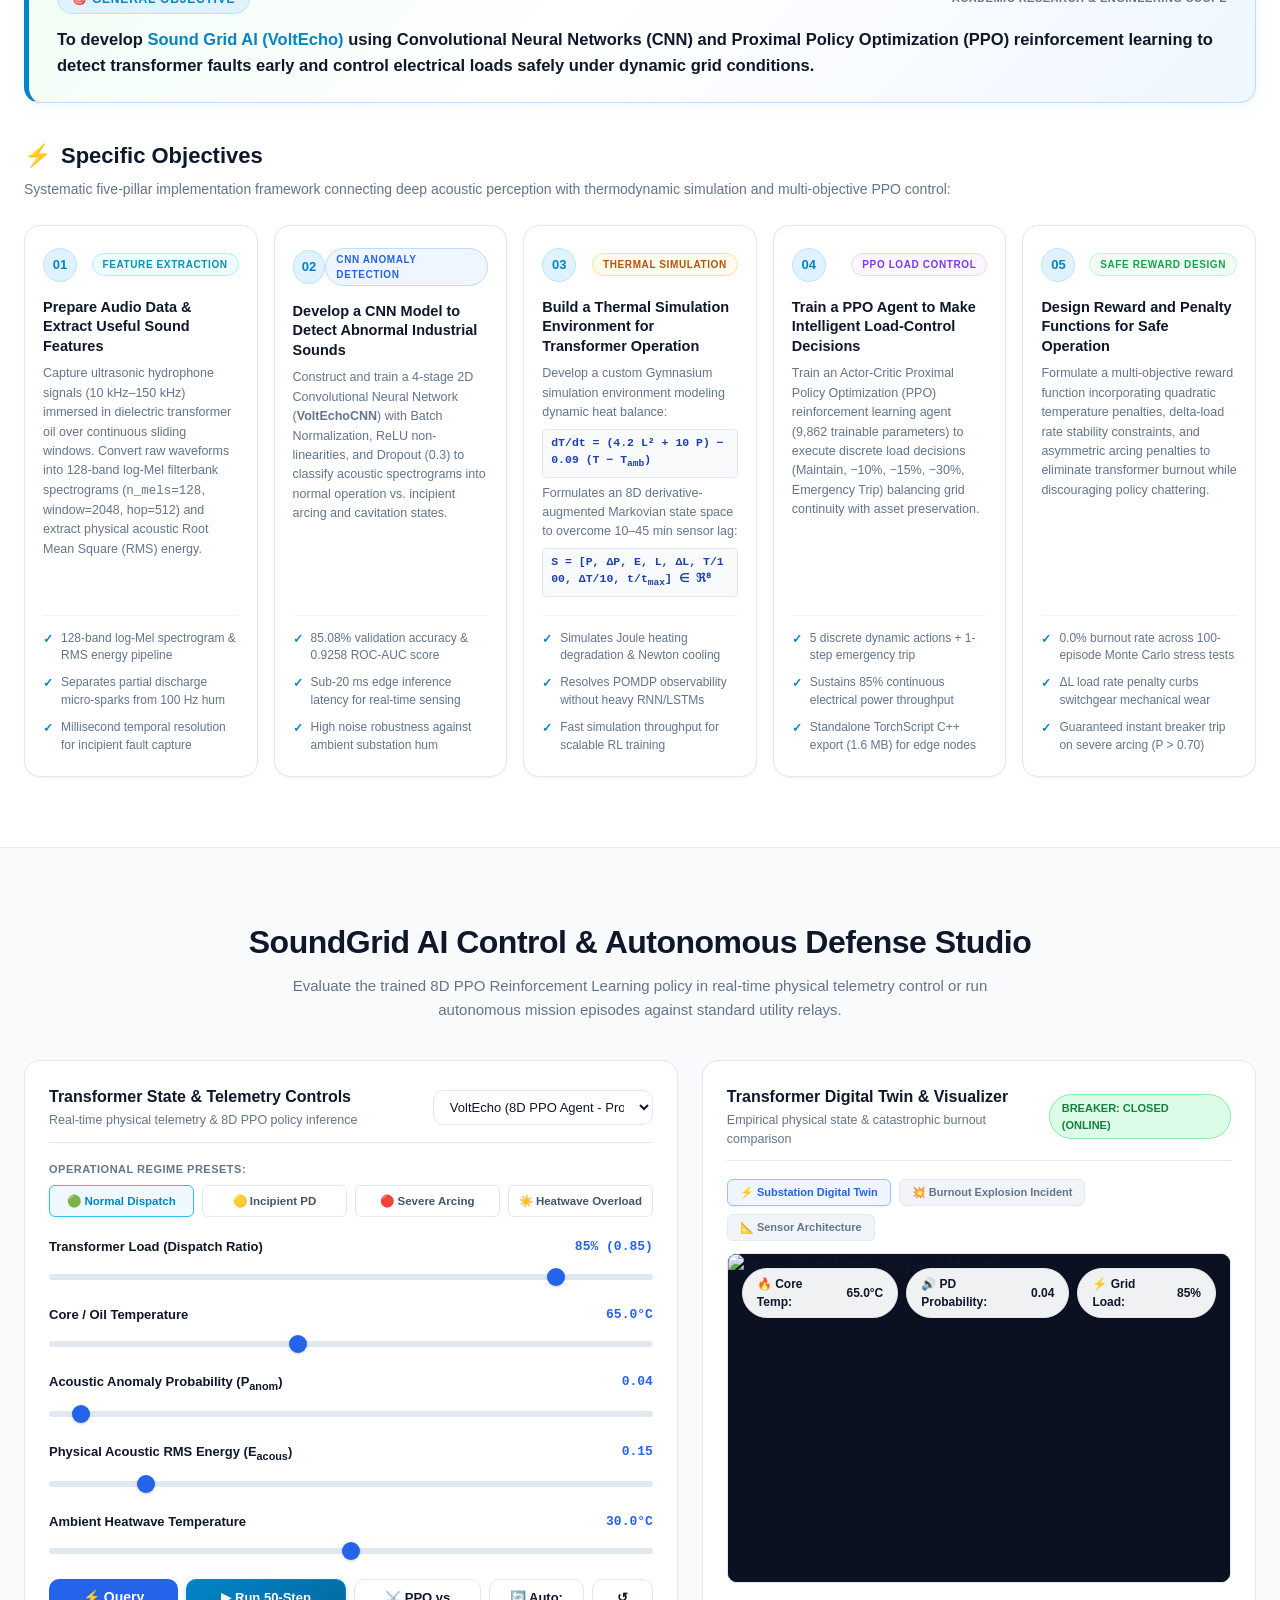
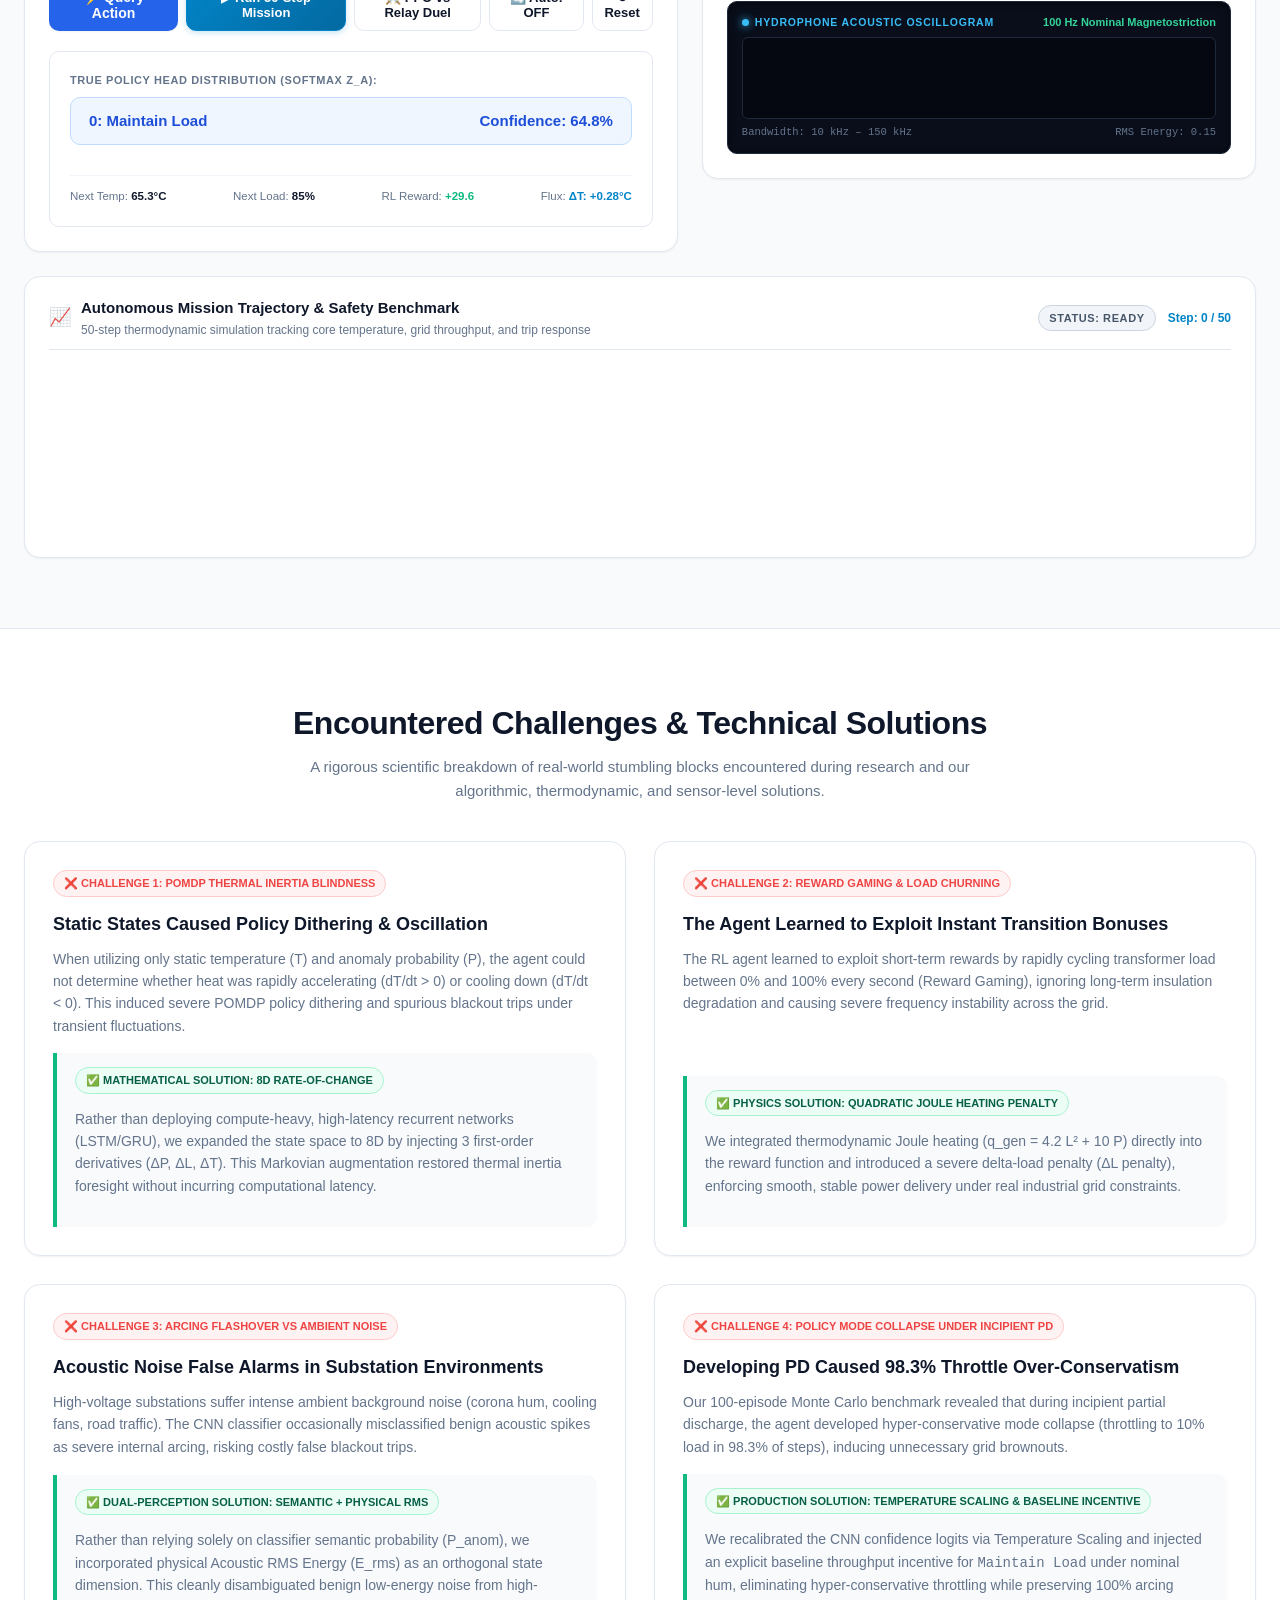
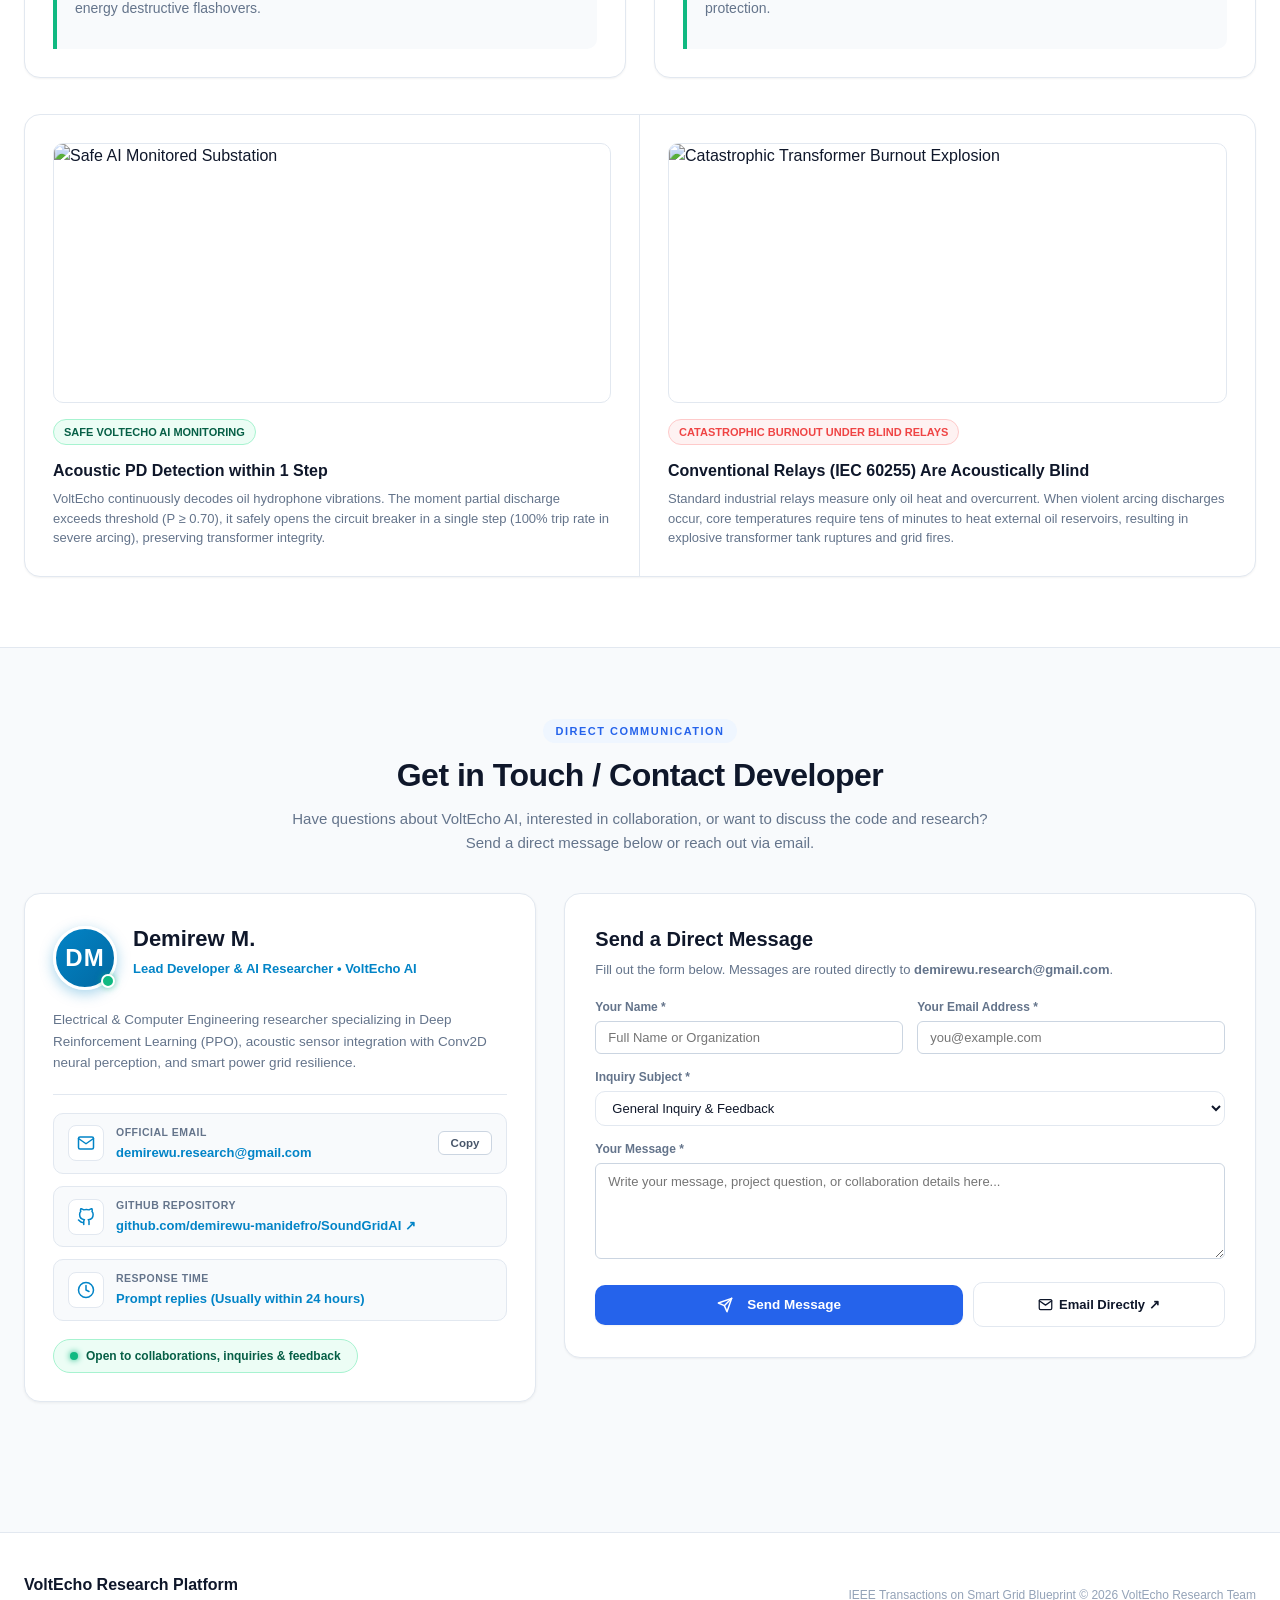
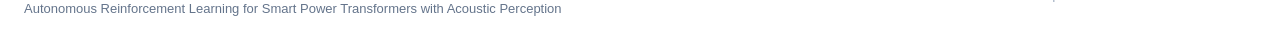
==== commit 9a6903c9: "fix(navbar): resolve sticky scroll bug and implement always-visible horizontal scrollable mobile nav" ====
--- a/web/frontend/index.html
+++ b/web/frontend/index.html
@@ -4,8 +4,8 @@
   <meta charset="UTF-8" />
   <meta name="viewport" content="width=device-width, initial-scale=1.0" />
   <title>VoltEcho AI: Autonomous Acoustic Power Transformer Protection</title>
-  <link rel="icon" type="image/svg+xml" href="/favicon.svg" />
-  <link rel="stylesheet" href="/style.css?v=6.0" />
+  <link rel="icon" type="image/svg+xml" href="favicon.svg" />
+  <link rel="stylesheet" href="style.css?v=8.0" />
   <!-- Chart.js for scientific trajectory and benchmark plots -->
   <script src="https://cdn.jsdelivr.net/npm/chart.js"></script>
 </head>
@@ -18,7 +18,7 @@
     <div class="nav-container">
       <!-- Brand Logo acts as Home / Top scroll -->
       <a href="#overview" class="nav-brand" title="Scroll to top / Home">
-        <img src="/images/voltecho_logo.svg" alt="VoltEcho Logo" class="brand-logo-img" />
+        <img src="images/voltecho_logo.svg" alt="VoltEcho Logo" class="brand-logo-img" />
         <div>
           <div class="nav-brand-title">Volt<span style="background: linear-gradient(135deg, #0284c7 0%, #06b6d4 100%); -webkit-background-clip: text; -webkit-text-fill-color: transparent;">Echo</span></div>
           <div class="nav-brand-tag">Acoustic Transformer Protection</div>
@@ -27,19 +27,13 @@
 
       <!-- Clean Navigation Links Aligned to Right -->
       <ul class="nav-links">
+        <li><a href="#overview" class="nav-link">Home</a></li>
         <li><a href="#about-project" class="nav-link">About Project</a></li>
         <li><a href="#live-controller" class="nav-link">Live Studio</a></li>
         <li><a href="#challenges" class="nav-link">Challenges &amp; Solutions</a></li>
-        <li><a href="/methodology.html" class="nav-link nav-link-btn-highlight" style="color: #0284c7; font-weight: 800;">Methodology &amp; Algorithm ↗</a></li>
+        <li><a href="methodology.html" class="nav-link nav-link-btn-highlight" style="color: #0284c7; font-weight: 800;">Methodology &amp; Algorithm ↗</a></li>
         <li><a href="#contact" class="nav-link">Contact</a></li>
       </ul>
-
-      <!-- Mobile Hamburger Navigation Toggle -->
-      <button class="mobile-nav-toggle" id="mobileNavToggle" aria-label="Toggle navigation menu" aria-expanded="false">
-        <span class="hamburger-bar"></span>
-        <span class="hamburger-bar"></span>
-        <span class="hamburger-bar"></span>
-      </button>
     </div>
   </nav>
 
@@ -1192,6 +1186,6 @@
   <div id="toast" class="toast-notice">Action Executed Successfully</div>
 
   <!-- Application Logic -->
-  <script src="/app.js"></script>
+  <script src="app.js?v=8.0"></script>
 </body>
 </html>
--- a/web/frontend/style.css
+++ b/web/frontend/style.css
@@ -0,0 +1,3439 @@
+/* ==========================================================================
+   SoundGrid AI - High-End Modern Landing Page & Transformer Protection Platform
+   Clean White & Professional Engineering Theme
+   ========================================================================== */
+
+:root {
+  --bg-primary: #ffffff;
+  --bg-secondary: #f8fafc;
+  --bg-tertiary: #f1f5f9;
+  --bg-dark: #0f172a;
+  --bg-dark-card: rgba(15, 23, 42, 0.82);
+
+  --card-bg: #ffffff;
+  --card-border: #e2e8f0;
+  --card-hover-border: #cbd5e1;
+
+  --text-main: #0f172a;
+  --text-muted: #64748b;
+  --text-subtle: #94a3b8;
+  --text-light: #f8fafc;
+
+  --primary-blue: #2563eb;
+  --primary-blue-hover: #1d4ed8;
+  --primary-blue-light: #eff6ff;
+  --primary-cyan: #06b6d4;
+  --primary-cyan-glow: rgba(6, 182, 212, 0.35);
+
+  --success-emerald: #10b981;
+  --success-light: #ecfdf5;
+
+  --warning-amber: #f59e0b;
+  --warning-light: #fffbeb;
+
+  --danger-rose: #ef4444;
+  --danger-light: #fef2f2;
+
+  --shadow-sm: 0 1px 2px 0 rgba(0, 0, 0, 0.05);
+  --shadow-md: 0 4px 6px -1px rgba(0, 0, 0, 0.07), 0 2px 4px -2px rgba(0, 0, 0, 0.05);
+  --shadow-lg: 0 10px 15px -3px rgba(0, 0, 0, 0.08), 0 4px 6px -4px rgba(0, 0, 0, 0.04);
+  --shadow-xl: 0 20px 25px -5px rgba(0, 0, 0, 0.12), 0 10px 10px -5px rgba(0, 0, 0, 0.04);
+  --shadow-glow: 0 0 25px rgba(37, 99, 235, 0.25);
+
+  --radius-sm: 6px;
+  --radius-md: 10px;
+  --radius-lg: 16px;
+  --radius-xl: 24px;
+  --radius-full: 9999px;
+}
+
+* {
+  box-sizing: border-box;
+  margin: 0;
+  padding: 0;
+}
+
+html {
+  scroll-behavior: smooth;
+  scroll-padding-top: 80px;
+}
+
+body {
+  font-family: -apple-system, BlinkMacSystemFont, "Segoe UI", Roboto, "Helvetica Neue", Arial, sans-serif;
+  background-color: var(--bg-secondary);
+  color: var(--text-main);
+  line-height: 1.5;
+  -webkit-font-smoothing: antialiased;
+  padding-top: 68px;
+}
+
+/* ==========================================================================
+   MINIMAL & SLEEK FIXED TOP NAVBAR
+   ========================================================================== */
+.top-navbar {
+  position: fixed;
+  top: 0;
+  left: 0;
+  right: 0;
+  width: 100%;
+  z-index: 9999;
+  background: rgba(255, 255, 255, 0.96);
+  backdrop-filter: blur(16px);
+  -webkit-backdrop-filter: blur(16px);
+  border-bottom: 1px solid var(--card-border);
+  box-shadow: 0 2px 10px rgba(0, 0, 0, 0.04);
+}
+
+.nav-container {
+  max-width: 1380px;
+  margin: 0 auto;
+  padding: 14px 24px;
+  display: flex;
+  align-items: center;
+  justify-content: space-between;
+}
+
+.nav-brand {
+  display: flex;
+  align-items: center;
+  gap: 12px;
+  text-decoration: none;
+  color: var(--text-main);
+  cursor: pointer;
+  transition: transform 0.15s ease;
+}
+
+.nav-brand:hover {
+  transform: scale(1.02);
+}
+
+.brand-logo-img {
+  width: 44px;
+  height: 44px;
+  object-fit: contain;
+  filter: drop-shadow(0 2px 6px rgba(6, 182, 212, 0.3));
+}
+
+.brand-logo-icon {
+  width: 38px;
+  height: 38px;
+  background: var(--primary-blue-light);
+  color: var(--primary-blue);
+  border-radius: var(--radius-md);
+  display: flex;
+  align-items: center;
+  justify-content: center;
+  font-size: 20px;
+  border: 1px solid #bfdbfe;
+  box-shadow: 0 2px 4px rgba(37, 99, 235, 0.1);
+}
+
+.nav-brand-title {
+  font-size: 18px;
+  font-weight: 800;
+  letter-spacing: -0.5px;
+  color: var(--text-main);
+}
+
+.nav-brand-tag {
+  font-size: 11px;
+  color: var(--text-muted);
+  font-weight: 500;
+}
+
+/* Mobile Nav Toggle Button (Hamburger) */
+.mobile-nav-toggle {
+  display: none;
+  flex-direction: column;
+  justify-content: center;
+  align-items: center;
+  width: 42px;
+  height: 42px;
+  background: #f8fafc;
+  border: 1px solid #e2e8f0;
+  border-radius: var(--radius-md);
+  cursor: pointer;
+  gap: 5px;
+  padding: 0;
+  transition: all 0.2s ease;
+  -webkit-tap-highlight-color: transparent;
+  flex-shrink: 0;
+}
+
+.mobile-nav-toggle:hover {
+  background: #f1f5f9;
+  border-color: #cbd5e1;
+}
+
+.hamburger-bar {
+  display: block;
+  width: 20px;
+  height: 2px;
+  background: #0f172a;
+  border-radius: 2px;
+  transition: transform 0.25s cubic-bezier(0.4, 0, 0.2, 1),
+              opacity 0.2s ease,
+              background-color 0.2s ease;
+}
+
+.mobile-nav-toggle.is-active .hamburger-bar:nth-child(1) {
+  transform: translateY(7px) rotate(45deg);
+  background: #0284c7;
+}
+
+.mobile-nav-toggle.is-active .hamburger-bar:nth-child(2) {
+  opacity: 0;
+  transform: scaleX(0);
+}
+
+.mobile-nav-toggle.is-active .hamburger-bar:nth-child(3) {
+  transform: translateY(-7px) rotate(-45deg);
+  background: #0284c7;
+}
+
+.nav-links {
+  display: flex;
+  align-items: center;
+  gap: 26px;
+  list-style: none;
+  margin-left: auto;
+}
+
+.nav-link {
+  color: var(--text-muted);
+  text-decoration: none;
+  font-size: 14px;
+  font-weight: 600;
+  transition: color 0.2s ease;
+  position: relative;
+  padding: 8px 0;
+  cursor: pointer;
+}
+
+.nav-link:hover,
+.nav-link.active {
+  color: var(--primary-blue);
+}
+
+.nav-link::after {
+  content: '';
+  position: absolute;
+  bottom: 0;
+  left: 0;
+  width: 0%;
+  height: 2px;
+  background: var(--primary-blue);
+  transition: width 0.2s ease;
+}
+
+.nav-link:hover::after,
+.nav-link.active::after {
+  width: 100%;
+}
+
+.nav-link-modal-btn {
+  background: var(--bg-tertiary);
+  border: 1px solid var(--card-border);
+  color: var(--text-main) !important;
+  padding: 6px 14px !important;
+  border-radius: var(--radius-full);
+  display: inline-flex;
+  align-items: center;
+  gap: 6px;
+  font-size: 13px !important;
+  font-weight: 600;
+  transition: all 0.2s ease;
+}
+
+.nav-link-modal-btn:hover {
+  background: var(--primary-blue-light);
+  border-color: #93c5fd;
+  color: var(--primary-blue) !important;
+}
+
+.nav-link-modal-btn::after {
+  display: none !important;
+}
+
+.nav-link-btn-highlight {
+  background: #f0f9ff !important;
+  color: #0284c7 !important;
+  border: 1px solid #bae6fd !important;
+  padding: 6px 14px !important;
+  border-radius: var(--radius-full) !important;
+  font-weight: 800 !important;
+  transition: all 0.2s ease !important;
+}
+
+.nav-link-btn-highlight:hover {
+  background: #0284c7 !important;
+  color: #ffffff !important;
+  border-color: #0284c7 !important;
+  transform: translateY(-1px);
+}
+
+/* ==========================================================================
+   FUTURISTIC INSA-STYLE HERO SECTION (VoltEcho Operations Center)
+   ========================================================================== */
+.hero-insa {
+  position: relative;
+  min-height: 88vh;
+  display: flex;
+  align-items: center;
+  justify-content: center;
+  text-align: center;
+  background: 
+    radial-gradient(circle at 50% 45%, rgba(6, 182, 212, 0.12) 0%, rgba(15, 23, 42, 0.45) 58%, rgba(3, 7, 18, 0.72) 100%),
+    linear-gradient(to bottom, rgba(3, 7, 18, 0.25) 0%, rgba(3, 7, 18, 0.6) 100%),
+    url('/images/substation_ai.png') center center / cover no-repeat;
+  color: #ffffff;
+  overflow: hidden;
+  border-bottom: 1px solid rgba(56, 189, 248, 0.25);
+}
+
+/* Perspective Grid Lines (Depth lines converging to center) */
+.hero-insa::before {
+  content: "";
+  position: absolute;
+  inset: 0;
+  background-image: 
+    linear-gradient(rgba(6, 182, 212, 0.12) 1px, transparent 1px),
+    linear-gradient(90deg, rgba(6, 182, 212, 0.12) 1px, transparent 1px);
+  background-size: 64px 64px;
+  background-position: center center;
+  mask-image: radial-gradient(ellipse at 50% 50%, black 25%, transparent 75%);
+  -webkit-mask-image: radial-gradient(ellipse at 50% 50%, black 25%, transparent 75%);
+  pointer-events: none;
+  opacity: 0.45;
+}
+
+/* Subtle Horizon Glow */
+.hero-insa::after {
+  content: "";
+  position: absolute;
+  inset: 0;
+  background: 
+    radial-gradient(ellipse at 50% 50%, rgba(14, 165, 233, 0.16) 0%, transparent 65%),
+    linear-gradient(to bottom, rgba(3, 7, 18, 0.1) 0%, rgba(3, 7, 18, 0.5) 100%);
+  pointer-events: none;
+}
+
+.hero-insa-container {
+  position: relative;
+  z-index: 2;
+  max-width: 960px;
+  margin: 0 auto;
+  padding: 85px 24px;
+  display: flex;
+  flex-direction: column;
+  align-items: center;
+}
+
+/* Centered Glowing Emblem Shield */
+.insa-emblem-wrap {
+  position: relative;
+  display: flex;
+  align-items: center;
+  justify-content: center;
+  margin-bottom: 24px;
+}
+
+.insa-shield-halo {
+  position: relative;
+  width: 96px;
+  height: 96px;
+  border-radius: 50%;
+  display: flex;
+  align-items: center;
+  justify-content: center;
+  background: radial-gradient(circle, rgba(14, 165, 233, 0.25) 0%, rgba(15, 23, 42, 0.85) 70%);
+  border: 1.5px solid rgba(56, 189, 248, 0.65);
+  box-shadow: 
+    0 0 35px rgba(6, 182, 212, 0.5),
+    inset 0 0 20px rgba(6, 182, 212, 0.3);
+  backdrop-filter: blur(8px);
+  -webkit-backdrop-filter: blur(8px);
+  transition: transform 0.4s ease, box-shadow 0.4s ease;
+}
+
+.insa-shield-halo:hover {
+  transform: scale(1.06);
+  box-shadow: 
+    0 0 50px rgba(6, 182, 212, 0.75),
+    inset 0 0 25px rgba(6, 182, 212, 0.5);
+}
+
+.insa-shield-img {
+  width: 62px;
+  height: 62px;
+  object-fit: contain;
+  filter: drop-shadow(0 2px 10px rgba(6, 182, 212, 0.6));
+}
+
+/* Bold Crisp Title (exact INSA typography styling) */
+.insa-hero-title {
+  font-size: 56px;
+  font-weight: 900;
+  line-height: 1.1;
+  letter-spacing: -0.5px;
+  color: #ffffff;
+  margin: 0 0 12px 0;
+  text-shadow: 0 4px 20px rgba(0, 0, 0, 0.95), 0 0 40px rgba(0, 0, 0, 0.8), 0 0 30px rgba(14, 165, 233, 0.4);
+}
+
+/* English Subtitle (exact INSA typography styling, single line & bolder) */
+.insa-hero-subtitle {
+  font-size: 28px;
+  font-weight: 800;
+  color: #38bdf8;
+  letter-spacing: 0.5px;
+  margin-bottom: 14px;
+  white-space: nowrap;
+  text-shadow: 0 2px 18px rgba(0, 0, 0, 0.95), 0 0 25px rgba(56, 189, 248, 0.6);
+}
+
+/* English Tagline */
+.insa-hero-tagline {
+  font-size: 16px;
+  font-weight: 400;
+  color: #f1f5f9;
+  line-height: 1.6;
+  max-width: 720px;
+  margin: 0 auto 36px auto;
+  text-shadow: 0 2px 14px rgba(0, 0, 0, 0.95), 0 0 20px rgba(0, 0, 0, 0.8);
+}
+
+/* Centered Pill Action Buttons */
+.insa-btn-group {
+  display: flex;
+  align-items: center;
+  justify-content: center;
+  gap: 18px;
+  flex-wrap: wrap;
+}
+
+/* Primary Pill Button (White, dark navy text, like INSA's CONFIRM CAMP ATTENDANCE) */
+.insa-btn-primary {
+  display: inline-flex;
+  align-items: center;
+  justify-content: center;
+  background: #ffffff;
+  color: #0b1329 !important;
+  font-size: 13px;
+  font-weight: 800;
+  text-transform: uppercase;
+  letter-spacing: 1px;
+  padding: 14px 36px;
+  border-radius: 9999px;
+  text-decoration: none;
+  box-shadow: 0 0 24px rgba(255, 255, 255, 0.45), 0 6px 18px rgba(0, 0, 0, 0.35);
+  transition: all 0.25s ease;
+  border: 1px solid #ffffff;
+}
+
+.insa-btn-primary:hover {
+  background: #f8fafc;
+  transform: translateY(-2px);
+  box-shadow: 0 0 35px rgba(255, 255, 255, 0.7), 0 8px 24px rgba(0, 0, 0, 0.4);
+  color: #0284c7 !important;
+}
+
+/* Secondary Pill Button (Dark Translucent Glass, White Outline, like INSA's VIEW PROJECTS) */
+.insa-btn-secondary {
+  display: inline-flex;
+  align-items: center;
+  justify-content: center;
+  background: rgba(11, 19, 41, 0.65);
+  color: #ffffff !important;
+  font-size: 13px;
+  font-weight: 700;
+  text-transform: uppercase;
+  letter-spacing: 1px;
+  padding: 14px 36px;
+  border-radius: 9999px;
+  text-decoration: none;
+  border: 1px solid rgba(255, 255, 255, 0.45);
+  backdrop-filter: blur(10px);
+  -webkit-backdrop-filter: blur(10px);
+  transition: all 0.25s ease;
+}
+
+.insa-btn-secondary:hover {
+  background: rgba(255, 255, 255, 0.12);
+  border-color: #38bdf8;
+  transform: translateY(-2px);
+  box-shadow: 0 0 20px rgba(56, 189, 248, 0.4);
+}
+
+/* ==========================================================================
+   CONTENT WRAPPER & SECTIONS (CLEAN WHITE THEME)
+   ========================================================================== */
+.section-wrapper {
+  max-width: 1380px;
+  margin: 0 auto;
+  padding: 70px 24px;
+}
+
+.section-header {
+  margin-bottom: 38px;
+  text-align: center;
+}
+
+.section-tag {
+  display: inline-block;
+  font-size: 11px;
+  font-weight: 700;
+  text-transform: uppercase;
+  letter-spacing: 1.5px;
+  color: var(--primary-blue);
+  background: var(--primary-blue-light);
+  padding: 4px 12px;
+  border-radius: var(--radius-full);
+  margin-bottom: 8px;
+}
+
+.section-title {
+  font-size: 32px;
+  font-weight: 800;
+  color: var(--text-main);
+  letter-spacing: -0.5px;
+  margin-bottom: 8px;
+}
+
+.section-subtitle {
+  font-size: 15px;
+  color: var(--text-muted);
+  max-width: 720px;
+  margin: 0 auto;
+  line-height: 1.6;
+}
+
+/* ==========================================================================
+   HANDCRAFTED ABOUT PROJECT & OBJECTIVES SECTION
+   ========================================================================== */
+.about-overview-grid {
+  display: grid;
+  grid-template-columns: 1fr 1fr;
+  gap: 24px;
+  margin-bottom: 28px;
+}
+
+.about-narrative-card {
+  background: #ffffff;
+  border: 1px solid var(--card-border);
+  border-radius: var(--radius-lg);
+  padding: 30px;
+  box-shadow: 0 4px 16px rgba(15, 23, 42, 0.04);
+  display: flex;
+  flex-direction: column;
+  position: relative;
+  overflow: hidden;
+  transition: transform 0.25s ease, box-shadow 0.25s ease, border-color 0.25s ease;
+}
+
+.about-narrative-card::before {
+  content: "";
+  position: absolute;
+  top: 0; left: 0; right: 0;
+  height: 4px;
+}
+
+.about-narrative-card.challenge-narrative::before {
+  background: linear-gradient(90deg, #ef4444 0%, #f97316 100%);
+}
+
+.about-narrative-card.solution-narrative::before {
+  background: linear-gradient(90deg, #0284c7 0%, #06b6d4 100%);
+}
+
+.about-narrative-card:hover {
+  transform: translateY(-3px);
+  box-shadow: 0 10px 28px rgba(15, 23, 42, 0.08);
+  border-color: #cbd5e1;
+}
+
+.narrative-badge {
+  display: inline-flex;
+  align-items: center;
+  gap: 6px;
+  font-size: 11px;
+  font-weight: 700;
+  text-transform: uppercase;
+  letter-spacing: 0.8px;
+  padding: 5px 12px;
+  border-radius: var(--radius-full);
+  margin-bottom: 16px;
+  align-self: flex-start;
+}
+
+.badge-problem {
+  background: #fef2f2;
+  color: #dc2626;
+  border: 1px solid #fecaca;
+}
+
+.badge-solution {
+  background: #f0fdf4;
+  color: #16a34a;
+  border: 1px solid #bbf7d0;
+}
+
+.about-narrative-card h3 {
+  font-size: 21px;
+  font-weight: 800;
+  color: var(--text-main);
+  margin-bottom: 14px;
+  line-height: 1.3;
+}
+
+.about-narrative-card p {
+  font-size: 14px;
+  color: var(--text-muted);
+  line-height: 1.7;
+  margin-bottom: 14px;
+}
+
+.narrative-stat-callout {
+  margin-top: auto;
+  padding: 14px 16px;
+  border-radius: 8px;
+  font-size: 13px;
+  line-height: 1.55;
+}
+
+.callout-danger {
+  background: #fff7ed;
+  border-left: 4px solid #ea580c;
+  color: #9a3412;
+}
+
+.callout-success {
+  background: #f0f9ff;
+  border-left: 4px solid #0284c7;
+  color: #0369a1;
+}
+
+/* Handcrafted 6-Card Executive Spec Matrix */
+.tech-specs-matrix {
+  display: grid;
+  grid-template-columns: repeat(6, 1fr);
+  gap: 14px;
+  margin-bottom: 36px;
+}
+
+.spec-card {
+  background: #f8fafc;
+  border: 1px solid var(--card-border);
+  border-radius: var(--radius-md);
+  padding: 16px 14px;
+  display: flex;
+  flex-direction: column;
+  gap: 8px;
+  transition: all 0.2s ease;
+}
+
+.spec-card:hover {
+  background: #ffffff;
+  border-color: #38bdf8;
+  transform: translateY(-2px);
+  box-shadow: 0 4px 14px rgba(6, 182, 212, 0.1);
+}
+
+.spec-icon {
+  font-size: 20px;
+}
+
+.spec-info {
+  display: flex;
+  flex-direction: column;
+}
+
+.spec-label {
+  font-size: 11px;
+  font-weight: 700;
+  text-transform: uppercase;
+  letter-spacing: 0.5px;
+  color: #64748b;
+  margin-bottom: 4px;
+}
+
+.spec-val {
+  font-size: 13px;
+  font-weight: 800;
+  color: var(--text-main);
+  line-height: 1.3;
+}
+
+.spec-meta {
+  font-size: 11px;
+  color: #0284c7;
+  font-weight: 600;
+  margin-top: 3px;
+}
+
+/* General Objective Box */
+.general-objective-card {
+  background: linear-gradient(135deg, #f0fdf4 0%, #ffffff 45%, #eff6ff 100%);
+  border: 1px solid #bfdbfe;
+  border-left: 5px solid #0284c7;
+  border-radius: var(--radius-lg);
+  padding: 24px 28px;
+  margin: 32px 0 36px 0;
+  box-shadow: 0 4px 18px rgba(2, 132, 199, 0.06);
+}
+
+.general-obj-header {
+  display: flex;
+  align-items: center;
+  justify-content: space-between;
+  margin-bottom: 12px;
+  flex-wrap: wrap;
+  gap: 10px;
+}
+
+.general-obj-badge {
+  font-size: 12px;
+  font-weight: 800;
+  text-transform: uppercase;
+  letter-spacing: 0.8px;
+  color: #0284c7;
+  background: #e0f2fe;
+  padding: 5px 14px;
+  border-radius: var(--radius-full);
+  border: 1px solid #bae6fd;
+  display: inline-flex;
+  align-items: center;
+  gap: 6px;
+}
+
+.general-obj-tag {
+  font-size: 11px;
+  font-weight: 700;
+  color: #64748b;
+  text-transform: uppercase;
+  letter-spacing: 0.5px;
+}
+
+.general-obj-statement {
+  font-size: 16.5px;
+  font-weight: 600;
+  color: #0f172a;
+  line-height: 1.6;
+  margin: 0;
+}
+
+.general-obj-statement strong {
+  color: #0284c7;
+  font-weight: 800;
+}
+
+.specific-objectives-header {
+  margin-top: 10px;
+  margin-bottom: 24px;
+}
+
+.specific-obj-title {
+  font-size: 22px;
+  font-weight: 800;
+  color: var(--text-main);
+  display: flex;
+  align-items: center;
+  gap: 10px;
+  margin-bottom: 6px;
+}
+
+.specific-obj-subtitle {
+  font-size: 14px;
+  color: var(--text-muted);
+  line-height: 1.6;
+  margin: 0;
+}
+
+/* 5-Column Specific Objectives Grid */
+.objectives-grid-5 {
+  display: grid;
+  grid-template-columns: repeat(5, 1fr);
+  gap: 16px;
+}
+
+.objectives-grid-5 .objective-box {
+  background: #ffffff;
+  border: 1px solid var(--card-border);
+  border-radius: var(--radius-lg);
+  padding: 22px 18px;
+  box-shadow: var(--shadow-sm);
+  display: flex;
+  flex-direction: column;
+  transition: all 0.25s ease;
+}
+
+.objectives-grid-5 .objective-box:hover {
+  transform: translateY(-4px);
+  box-shadow: 0 10px 24px rgba(15, 23, 42, 0.08);
+  border-color: #93c5fd;
+}
+
+.objectives-grid-5 .objective-box h3 {
+  font-size: 14.5px;
+  font-weight: 800;
+  color: var(--text-main);
+  margin-bottom: 8px;
+  line-height: 1.35;
+}
+
+.objectives-grid-5 .objective-box p {
+  font-size: 12.5px;
+  color: var(--text-muted);
+  line-height: 1.55;
+  margin-bottom: 12px;
+}
+
+.objectives-grid-5 .objective-bullet-list {
+  margin-top: auto;
+}
+
+.objectives-grid-5 .objective-bullet-list li {
+  font-size: 12px;
+  line-height: 1.45;
+}
+
+/* 4-Column Objectives Grid */
+.objectives-grid {
+  display: grid;
+  grid-template-columns: repeat(4, 1fr);
+  gap: 20px;
+}
+
+.objective-box {
+  background: #ffffff;
+  border: 1px solid var(--card-border);
+  border-radius: var(--radius-lg);
+  padding: 26px 22px;
+  box-shadow: var(--shadow-sm);
+  display: flex;
+  flex-direction: column;
+  transition: all 0.25s ease;
+}
+
+.objective-box:hover {
+  transform: translateY(-4px);
+  box-shadow: 0 10px 24px rgba(15, 23, 42, 0.08);
+  border-color: #93c5fd;
+}
+
+.objective-header-row {
+  display: flex;
+  align-items: center;
+  justify-content: space-between;
+  margin-bottom: 16px;
+}
+
+.objective-num {
+  font-size: 13px;
+  font-weight: 900;
+  color: #0284c7;
+  background: #e0f2fe;
+  width: 34px;
+  height: 34px;
+  border-radius: 50%;
+  display: flex;
+  align-items: center;
+  justify-content: center;
+  border: 1px solid #bae6fd;
+}
+
+.objective-category {
+  font-size: 10px;
+  font-weight: 800;
+  text-transform: uppercase;
+  letter-spacing: 0.6px;
+  padding: 3px 10px;
+  border-radius: var(--radius-full);
+}
+
+.cat-cyan {
+  background: #ecfeff;
+  color: #0891b2;
+  border: 1px solid #a5f3fc;
+}
+
+.cat-blue {
+  background: #eff6ff;
+  color: #2563eb;
+  border: 1px solid #bfdbfe;
+}
+
+.cat-green {
+  background: #f0fdf4;
+  color: #16a34a;
+  border: 1px solid #bbf7d0;
+}
+
+.cat-purple {
+  background: #faf5ff;
+  color: #7c3aed;
+  border: 1px solid #e9d5ff;
+}
+
+.cat-amber {
+  background: #fffbeb;
+  color: #b45309;
+  border: 1px solid #fde68a;
+}
+
+.objective-box h3 {
+  font-size: 16px;
+  font-weight: 800;
+  color: var(--text-main);
+  margin-bottom: 10px;
+  line-height: 1.35;
+}
+
+.objective-box p {
+  font-size: 13px;
+  color: var(--text-muted);
+  line-height: 1.6;
+  margin-bottom: 14px;
+}
+
+.formula-pill {
+  display: inline-block;
+  background: #f8fafc;
+  border: 1px solid #e2e8f0;
+  color: #1e40af;
+  font-family: 'JetBrains Mono', Consolas, monospace;
+  font-size: 11.5px;
+  font-weight: 700;
+  padding: 4px 8px;
+  border-radius: 4px;
+  margin: 6px 0;
+  word-break: break-all;
+}
+
+.objective-bullet-list {
+  list-style: none;
+  padding: 0;
+  margin: auto 0 0 0;
+  display: flex;
+  flex-direction: column;
+  gap: 10px;
+  border-top: 1px solid #f1f5f9;
+  padding-top: 14px;
+}
+
+.objective-bullet-list li {
+  font-size: 12.5px;
+  color: var(--text-muted);
+  line-height: 1.5;
+  display: flex;
+  align-items: flex-start;
+  gap: 8px;
+}
+
+.bullet-icon {
+  color: #0284c7;
+  font-size: 12px;
+  font-weight: 900;
+  flex-shrink: 0;
+  margin-top: 1px;
+}
+
+/* Grid Layouts */
+.grid-layout-2col {
+  display: grid;
+  grid-template-columns: 1.18fr 1fr;
+  gap: 24px;
+  align-items: start;
+}
+
+.card {
+  background: var(--card-bg);
+  border: 1px solid var(--card-border);
+  border-radius: var(--radius-lg);
+  padding: 24px;
+  box-shadow: var(--shadow-sm);
+  transition: box-shadow 0.2s ease, border-color 0.2s ease;
+}
+
+.card:hover {
+  border-color: var(--card-hover-border);
+  box-shadow: var(--shadow-md);
+}
+
+.card-header {
+  display: flex;
+  justify-content: space-between;
+  align-items: center;
+  margin-bottom: 18px;
+  padding-bottom: 12px;
+  border-bottom: 1px solid var(--card-border);
+}
+
+.card-title {
+  font-size: 16px;
+  font-weight: 700;
+  color: var(--text-main);
+  display: flex;
+  align-items: center;
+  gap: 8px;
+}
+
+.card-subtitle {
+  font-size: 12.5px;
+  color: var(--text-muted);
+  margin-top: 2px;
+}
+
+/* Transformer Image Display Box */
+.image-view-switch-bar {
+  display: flex;
+  gap: 8px;
+  margin-bottom: 12px;
+  flex-wrap: wrap;
+}
+
+.image-view-btn {
+  background: var(--bg-tertiary);
+  border: 1px solid var(--card-border);
+  color: var(--text-muted);
+  font-size: 11px;
+  font-weight: 600;
+  padding: 6px 12px;
+  border-radius: var(--radius-sm);
+  cursor: pointer;
+  transition: all 0.15s ease;
+  display: inline-flex;
+  align-items: center;
+  gap: 4px;
+}
+
+.image-view-btn:hover {
+  background: #e2e8f0;
+  color: var(--text-main);
+  border-color: #cbd5e1;
+}
+
+.image-view-btn.active-view {
+  background: var(--primary-blue-light);
+  border-color: #93c5fd;
+  color: var(--primary-blue);
+  box-shadow: 0 1px 2px rgba(37, 99, 235, 0.1);
+}
+
+.image-monitor-box {
+  background: #0b1120;
+  border: 1px solid var(--card-border);
+  border-radius: var(--radius-md);
+  position: relative;
+  overflow: hidden;
+  display: flex;
+  flex-direction: column;
+  align-items: center;
+  justify-content: center;
+  height: 330px;
+  min-height: 330px;
+  box-shadow: inset 0 2px 4px rgba(0, 0, 0, 0.1);
+}
+
+.transformer-img-element {
+  width: 100%;
+  height: 330px;
+  object-fit: cover;
+  background-color: #0b1120;
+  transition: transform 0.3s ease;
+}
+
+/* Live Telemetry Overlay on Image */
+.image-overlay-bar {
+  position: absolute;
+  top: 14px;
+  left: 14px;
+  right: 14px;
+  display: flex;
+  justify-content: space-between;
+  gap: 8px;
+  pointer-events: none;
+  z-index: 5;
+}
+
+.overlay-chip {
+  background: rgba(255, 255, 255, 0.94);
+  backdrop-filter: blur(8px);
+  border: 1px solid var(--card-border);
+  padding: 6px 14px;
+  border-radius: var(--radius-full);
+  font-size: 12px;
+  font-weight: 600;
+  color: var(--text-main);
+  box-shadow: var(--shadow-sm);
+  display: flex;
+  align-items: center;
+  gap: 6px;
+}
+
+.breaker-state-badge {
+  font-weight: 700;
+  padding: 5px 12px;
+  border-radius: var(--radius-full);
+  text-transform: uppercase;
+  font-size: 11px;
+}
+
+.breaker-closed {
+  background: #dcfce7;
+  color: #15803d;
+  border: 1px solid #86efac;
+}
+
+.breaker-tripped {
+  background: #fee2e2;
+  color: #b91c1c;
+  border: 1px solid #fca5a5;
+  animation: pulse-danger 1.5s infinite;
+}
+
+@keyframes pulse-danger {
+  0% {
+    transform: scale(1);
+  }
+
+  50% {
+    transform: scale(1.05);
+  }
+
+  100% {
+    transform: scale(1);
+  }
+}
+
+.image-actions-bar {
+  margin-top: 14px;
+  display: flex;
+  justify-content: space-between;
+  align-items: center;
+  width: 100%;
+}
+
+.upload-btn-label {
+  display: inline-flex;
+  align-items: center;
+  gap: 6px;
+  padding: 7px 16px;
+  background: var(--bg-primary);
+  border: 1px solid var(--card-border);
+  color: var(--text-muted);
+  border-radius: var(--radius-md);
+  font-size: 12px;
+  font-weight: 600;
+  cursor: pointer;
+  transition: all 0.2s ease;
+}
+
+.upload-btn-label:hover {
+  background: var(--bg-tertiary);
+  color: var(--text-main);
+  border-color: #94a3b8;
+}
+
+/* Form Controls */
+.form-group {
+  margin-bottom: 18px;
+}
+
+.form-label {
+  display: flex;
+  justify-content: space-between;
+  font-size: 13px;
+  font-weight: 600;
+  color: var(--text-main);
+  margin-bottom: 6px;
+}
+
+.form-label .val-display {
+  color: var(--primary-blue);
+  font-family: monospace;
+  font-size: 13px;
+}
+
+input[type="range"] {
+  width: 100%;
+  height: 6px;
+  border-radius: 4px;
+  background: #e2e8f0;
+  outline: none;
+  -webkit-appearance: none;
+  appearance: none;
+}
+
+input[type="range"]::-webkit-slider-thumb {
+  -webkit-appearance: none;
+  width: 18px;
+  height: 18px;
+  border-radius: 50%;
+  background: var(--primary-blue);
+  cursor: pointer;
+  box-shadow: 0 1px 3px rgba(0, 0, 0, 0.2);
+  transition: transform 0.1s ease;
+}
+
+input[type="range"]::-webkit-slider-thumb:hover {
+  transform: scale(1.15);
+}
+
+select.form-select {
+  width: 100%;
+  padding: 8px 12px;
+  background: var(--bg-primary);
+  border: 1px solid var(--card-border);
+  border-radius: var(--radius-md);
+  font-size: 13px;
+  font-weight: 500;
+  color: var(--text-main);
+  outline: none;
+  transition: border-color 0.2s ease;
+}
+
+select.form-select:focus {
+  border-color: var(--primary-blue);
+  box-shadow: 0 0 0 3px rgba(37, 99, 235, 0.1);
+}
+
+/* Studio Mode Switcher Bar */
+.studio-mode-bar {
+  display: flex;
+  gap: 12px;
+  margin-bottom: 24px;
+  border-bottom: 2px solid #e2e8f0;
+  padding-bottom: 12px;
+}
+
+.studio-mode-tab {
+  background: transparent;
+  border: none;
+  font-size: 13.5px;
+  font-weight: 700;
+  color: #64748b;
+  cursor: pointer;
+  padding: 9px 20px;
+  border-radius: var(--radius-md);
+  display: inline-flex;
+  align-items: center;
+  gap: 8px;
+  transition: all 0.2s ease;
+}
+
+.studio-mode-tab:hover {
+  color: #0f172a;
+  background: #f1f5f9;
+}
+
+.studio-mode-tab.active-mode {
+  color: #0284c7;
+  background: #e0f2fe;
+}
+
+/* Mission Badge */
+.mission-badge {
+  font-size: 11px;
+  font-weight: 800;
+  letter-spacing: 0.6px;
+  padding: 4px 10px;
+  border-radius: var(--radius-full);
+  text-transform: uppercase;
+}
+
+.mission-ready {
+  background: #f1f5f9;
+  color: #475569;
+  border: 1px solid #cbd5e1;
+}
+
+.mission-running {
+  background: #eff6ff;
+  color: #2563eb;
+  border: 1px solid #93c5fd;
+  animation: pulse 1.5s infinite;
+}
+
+.mission-complete {
+  background: #ecfdf5;
+  color: #059669;
+  border: 1px solid #a7f3d0;
+}
+
+/* Mission Scenarios Grid */
+.mission-scenario-grid {
+  display: grid;
+  grid-template-columns: repeat(2, 1fr);
+  gap: 10px;
+}
+
+.scenario-card {
+  background: #ffffff;
+  border: 1px solid #e2e8f0;
+  border-radius: var(--radius-md);
+  padding: 12px 14px;
+  text-align: left;
+  cursor: pointer;
+  transition: all 0.2s ease;
+}
+
+.scenario-card:hover {
+  border-color: #93c5fd;
+  background: #f8fafc;
+}
+
+.scenario-card.active-scenario {
+  border-color: #0284c7;
+  background: #f0f9ff;
+  box-shadow: 0 2px 8px rgba(2, 132, 199, 0.1);
+}
+
+.scenario-head {
+  display: flex;
+  align-items: center;
+  gap: 6px;
+  font-size: 13px;
+  color: var(--text-main);
+  margin-bottom: 4px;
+}
+
+.scenario-card p {
+  font-size: 11.5px;
+  color: var(--text-muted);
+  line-height: 1.4;
+  margin: 0;
+}
+
+/* Mission Trajectory Panel & Chart Wrapper */
+.mission-trajectory-panel {
+  background: #ffffff;
+  border: 1px solid #e2e8f0;
+  border-radius: var(--radius-lg);
+  padding: 20px 24px;
+  box-shadow: var(--shadow-sm);
+  transition: all 0.2s ease;
+}
+
+.mission-chart-wrapper {
+  position: relative;
+  height: 165px;
+  max-height: 165px;
+  width: 100%;
+  overflow: hidden;
+  background: #ffffff;
+  border-radius: var(--radius-sm);
+  margin-top: 6px;
+  margin-bottom: 10px;
+}
+
+.mission-chart-box {
+  background: #ffffff;
+  border: 1px solid #e2e8f0;
+  border-radius: var(--radius-md);
+  padding: 14px;
+  margin-top: 16px;
+  position: relative;
+  height: 165px;
+  max-height: 165px;
+  overflow: hidden;
+}
+
+.btn-action-mission {
+  background: linear-gradient(135deg, #0284c7 0%, #0369a1 100%);
+  color: #ffffff;
+  border: 1px solid #0284c7;
+  border-radius: var(--radius-md);
+  font-size: 13px;
+  font-weight: 700;
+  cursor: pointer;
+  display: inline-flex;
+  align-items: center;
+  justify-content: center;
+  gap: 6px;
+  transition: all 0.2s ease;
+  box-shadow: 0 2px 6px rgba(2, 132, 199, 0.22);
+}
+
+.btn-action-mission:hover {
+  background: linear-gradient(135deg, #0369a1 0%, #075985 100%);
+  transform: translateY(-1px);
+  box-shadow: 0 4px 10px rgba(2, 132, 199, 0.35);
+}
+
+/* Mission Verdict Box */
+.mission-verdict-box {
+  background: linear-gradient(135deg, #f8fafc 0%, #f0fdf4 100%);
+  border: 1px solid #86efac;
+  border-left: 4px solid #16a34a;
+  border-radius: var(--radius-md);
+  padding: 14px 18px;
+  margin-top: 14px;
+}
+
+.verdict-header {
+  display: flex;
+  align-items: center;
+  gap: 8px;
+  font-size: 14.5px;
+  color: #14532d;
+  margin-bottom: 4px;
+}
+
+.verdict-metrics-row {
+  display: flex;
+  gap: 16px;
+  margin-top: 10px;
+  padding-top: 8px;
+  border-top: 1px solid rgba(22, 163, 74, 0.2);
+  font-size: 12px;
+  color: #374151;
+  flex-wrap: wrap;
+}
+
+/* Oscilloscope Container */
+.oscilloscope-container {
+  margin-top: 18px;
+  background: #090e1a;
+  border: 1px solid #1e293b;
+  border-radius: var(--radius-md);
+  padding: 12px 14px;
+  box-shadow: inset 0 2px 8px rgba(0, 0, 0, 0.5);
+}
+
+.oscilloscope-header {
+  display: flex;
+  justify-content: space-between;
+  align-items: center;
+  margin-bottom: 6px;
+}
+
+.oscilloscope-label {
+  font-size: 10.5px;
+  font-weight: 800;
+  color: #38bdf8;
+  letter-spacing: 0.8px;
+  display: flex;
+  align-items: center;
+  gap: 6px;
+}
+
+.osc-dot {
+  width: 7px;
+  height: 7px;
+  background: #38bdf8;
+  border-radius: 50%;
+  box-shadow: 0 0 8px #38bdf8;
+}
+
+.osc-status-text {
+  font-size: 11px;
+  font-weight: 700;
+  color: #34d399;
+}
+
+.oscilloscope-screen {
+  background: #050811;
+  border: 1px solid #1e293b;
+  border-radius: 6px;
+  overflow: hidden;
+  position: relative;
+}
+
+.oscilloscope-footer {
+  display: flex;
+  justify-content: space-between;
+  font-size: 10.5px;
+  color: #64748b;
+  margin-top: 6px;
+  font-family: monospace;
+}
+
+/* Contact Form Input Styles */
+.form-input-text {
+  background: #ffffff;
+  border: 1px solid #cbd5e1;
+  border-radius: var(--radius-sm);
+  padding: 8px 12px;
+  font-size: 13px;
+  color: var(--text-main);
+  outline: none;
+  transition: all 0.2s ease;
+  font-family: inherit;
+}
+
+.form-input-text:focus {
+  border-color: #0284c7;
+  box-shadow: 0 0 0 3px rgba(2, 132, 199, 0.12);
+}
+
+/* Presets Bar */
+.presets-grid {
+  display: grid;
+  grid-template-columns: repeat(4, 1fr);
+  gap: 8px;
+  margin-bottom: 20px;
+}
+
+.preset-chip {
+  background: #ffffff;
+  border: 1px solid #e2e8f0;
+  border-radius: var(--radius-sm);
+  padding: 8px 6px;
+  font-size: 11.5px;
+  font-weight: 700;
+  text-align: center;
+  cursor: pointer;
+  color: #475569;
+  transition: all 0.15s ease;
+}
+
+.preset-chip:hover {
+  background: #f8fafc;
+  border-color: #cbd5e1;
+  color: #0f172a;
+}
+
+.preset-chip.active-preset {
+  background: #f0f9ff;
+  border-color: #38bdf8;
+  color: #0284c7;
+  box-shadow: 0 1px 4px rgba(2, 132, 199, 0.08);
+}
+
+/* Primary Action Buttons */
+.btn-primary {
+  background: var(--primary-blue);
+  color: #ffffff;
+  border: none;
+  border-radius: var(--radius-md);
+  padding: 11px 22px;
+  font-size: 14px;
+  font-weight: 600;
+  cursor: pointer;
+  display: inline-flex;
+  align-items: center;
+  justify-content: center;
+  gap: 8px;
+  transition: background 0.2s ease, transform 0.1s ease;
+  box-shadow: var(--shadow-sm);
+}
+
+.btn-primary:hover {
+  background: var(--primary-blue-hover);
+}
+
+.btn-secondary {
+  background: var(--bg-primary);
+  color: var(--text-main);
+  border: 1px solid var(--card-border);
+  border-radius: var(--radius-md);
+  padding: 10px 18px;
+  font-size: 13px;
+  font-weight: 600;
+  cursor: pointer;
+  transition: all 0.2s ease;
+}
+
+.btn-secondary:hover {
+  background: var(--bg-tertiary);
+  border-color: #94a3b8;
+}
+
+/* Decision & Probability Output Box */
+.decision-card {
+  background: #ffffff;
+  border: 1px solid #e2e8f0;
+  border-radius: var(--radius-md);
+  padding: 20px;
+  margin-top: 20px;
+}
+
+.decision-action-banner {
+  display: flex;
+  align-items: center;
+  justify-content: space-between;
+  padding: 12px 18px;
+  border-radius: var(--radius-md);
+  font-size: 15px;
+  font-weight: 700;
+  margin-bottom: 16px;
+}
+
+.banner-maintain {
+  background: #eff6ff;
+  color: #1d4ed8;
+  border: 1px solid #bfdbfe;
+}
+
+.banner-increase {
+  background: #f0fdf4;
+  color: #15803d;
+  border: 1px solid #bbf7d0;
+}
+
+.banner-throttle {
+  background: #fffbeb;
+  color: #b45309;
+  border: 1px solid #fde68a;
+}
+
+.banner-trip {
+  background: #fef2f2;
+  color: #b91c1c;
+  border: 1px solid #fecaca;
+}
+
+/* Probability Bars */
+.prob-list {
+  display: flex;
+  flex-direction: column;
+  gap: 10px;
+}
+
+.prob-row {
+  display: flex;
+  flex-direction: column;
+  gap: 4px;
+}
+
+.prob-label-row {
+  display: flex;
+  justify-content: space-between;
+  font-size: 12px;
+  font-weight: 600;
+  color: var(--text-muted);
+}
+
+.prob-bar-container {
+  height: 8px;
+  background: #f1f5f9;
+  border-radius: 4px;
+  overflow: hidden;
+}
+
+.prob-bar-fill {
+  height: 100%;
+  background: var(--primary-blue);
+  border-radius: 4px;
+  transition: width 0.3s ease;
+}
+
+/* ==========================================================================
+   ENGINEERING CHALLENGES & CASE STUDIES (WITH IMAGES)
+   ========================================================================== */
+.challenges-grid {
+  display: grid;
+  grid-template-columns: 1fr 1fr;
+  gap: 28px;
+  margin-top: 24px;
+}
+
+.challenge-card {
+  background: #ffffff;
+  border: 1px solid var(--card-border);
+  border-radius: var(--radius-lg);
+  padding: 28px;
+  box-shadow: var(--shadow-sm);
+  display: flex;
+  flex-direction: column;
+  justify-content: space-between;
+}
+
+.challenge-tag-danger {
+  display: inline-flex;
+  align-items: center;
+  gap: 6px;
+  background: var(--danger-light);
+  color: var(--danger-rose);
+  border: 1px solid #fecaca;
+  font-size: 11px;
+  font-weight: 700;
+  text-transform: uppercase;
+  padding: 4px 10px;
+  border-radius: var(--radius-full);
+  margin-bottom: 14px;
+}
+
+.solution-tag-success {
+  display: inline-flex;
+  align-items: center;
+  gap: 6px;
+  background: var(--success-light);
+  color: #065f46;
+  border: 1px solid #a7f3d0;
+  font-size: 11px;
+  font-weight: 700;
+  text-transform: uppercase;
+  padding: 4px 10px;
+  border-radius: var(--radius-full);
+  margin-bottom: 14px;
+}
+
+.challenge-card h3 {
+  font-size: 18px;
+  font-weight: 800;
+  color: var(--text-main);
+  margin-bottom: 10px;
+}
+
+.challenge-card p {
+  font-size: 14px;
+  color: var(--text-muted);
+  line-height: 1.6;
+  margin-bottom: 16px;
+}
+
+.challenge-resolution-box {
+  background: #f8fafc;
+  border-left: 4px solid var(--success-emerald);
+  padding: 14px 18px;
+  border-radius: 0 var(--radius-md) var(--radius-md) 0;
+  font-size: 13px;
+  color: var(--text-main);
+}
+
+.challenge-image-showcase {
+  margin-top: 36px;
+  background: #ffffff;
+  border: 1px solid var(--card-border);
+  border-radius: var(--radius-lg);
+  overflow: hidden;
+  box-shadow: var(--shadow-sm);
+  display: grid;
+  grid-template-columns: 1fr 1fr;
+}
+
+.showcase-half {
+  padding: 28px;
+  display: flex;
+  flex-direction: column;
+}
+
+.showcase-half:first-child {
+  border-right: 1px solid var(--card-border);
+}
+
+.showcase-img {
+  width: 100%;
+  height: 260px;
+  object-fit: cover;
+  border-radius: var(--radius-md);
+  margin-bottom: 16px;
+  border: 1px solid var(--card-border);
+}
+
+/* ==========================================================================
+   ABOUT RESEARCHER & CONTACT SECTION
+   ========================================================================== */
+.contact-grid {
+  display: grid;
+  grid-template-columns: 1fr 1.35fr;
+  gap: 28px;
+  align-items: start;
+  margin-top: 24px;
+}
+
+.author-profile-card {
+  background: #ffffff;
+  border: 1px solid var(--card-border);
+  border-radius: var(--radius-lg);
+  padding: 30px;
+  box-shadow: var(--shadow-sm);
+  transition: all 0.2s ease;
+}
+
+.author-profile-card:hover {
+  border-color: #cbd5e1;
+  box-shadow: var(--shadow-md);
+}
+
+.developer-avatar-wrap {
+  position: relative;
+  width: 68px;
+  height: 68px;
+  margin-bottom: 16px;
+}
+
+.developer-avatar-circle {
+  width: 68px;
+  height: 68px;
+  background: linear-gradient(135deg, #0284c7 0%, #0369a1 100%);
+  color: #ffffff;
+  font-size: 24px;
+  font-weight: 800;
+  letter-spacing: 1px;
+  display: flex;
+  align-items: center;
+  justify-content: center;
+  border-radius: 50%;
+  box-shadow: 0 4px 16px rgba(2, 132, 199, 0.28);
+  border: 3px solid #ffffff;
+}
+
+.developer-status-dot {
+  position: absolute;
+  bottom: 2px;
+  right: 2px;
+  width: 15px;
+  height: 15px;
+  background: #10b981;
+  border: 2.5px solid #ffffff;
+  border-radius: 50%;
+  box-shadow: 0 0 6px rgba(16, 185, 129, 0.6);
+}
+
+.developer-name {
+  font-size: 22px;
+  font-weight: 800;
+  color: var(--text-main);
+  margin-bottom: 4px;
+}
+
+.developer-role {
+  font-size: 13.5px;
+  color: var(--primary-blue);
+  font-weight: 700;
+  margin-bottom: 14px;
+}
+
+.developer-bio {
+  font-size: 13.5px;
+  color: var(--text-muted);
+  line-height: 1.6;
+  margin-bottom: 20px;
+}
+
+.contact-channels-box {
+  border-top: 1px solid var(--card-border);
+  padding-top: 18px;
+  display: flex;
+  flex-direction: column;
+  gap: 12px;
+}
+
+.contact-channel-row {
+  display: flex;
+  align-items: center;
+  gap: 12px;
+  padding: 11px 14px;
+  background: #f8fafc;
+  border: 1px solid #e2e8f0;
+  border-radius: var(--radius-md);
+  transition: all 0.2s ease;
+}
+
+.contact-channel-row:hover {
+  background: #f0f9ff;
+  border-color: #93c5fd;
+  transform: translateX(3px);
+}
+
+.channel-icon-box {
+  width: 36px;
+  height: 36px;
+  border-radius: 8px;
+  background: #ffffff;
+  border: 1px solid #e2e8f0;
+  display: flex;
+  align-items: center;
+  justify-content: center;
+  color: #0284c7;
+  flex-shrink: 0;
+}
+
+.channel-info {
+  flex: 1;
+  min-width: 0;
+}
+
+.channel-label {
+  font-size: 10.5px;
+  font-weight: 700;
+  text-transform: uppercase;
+  letter-spacing: 0.5px;
+  color: #64748b;
+  margin-bottom: 2px;
+}
+
+.channel-val {
+  font-size: 13px;
+  font-weight: 700;
+  color: var(--text-main);
+  word-break: break-all;
+}
+
+.channel-val a {
+  color: #0284c7;
+  text-decoration: none;
+}
+
+.channel-val a:hover {
+  text-decoration: underline;
+}
+
+.copy-email-btn {
+  background: #ffffff;
+  border: 1px solid #cbd5e1;
+  border-radius: 6px;
+  padding: 5px 10px;
+  font-size: 11.5px;
+  font-weight: 700;
+  color: #475569;
+  cursor: pointer;
+  transition: all 0.15s ease;
+  white-space: nowrap;
+}
+
+.copy-email-btn:hover {
+  background: #0284c7;
+  color: #ffffff;
+  border-color: #0284c7;
+}
+
+.developer-status-badge {
+  display: inline-flex;
+  align-items: center;
+  gap: 8px;
+  font-size: 12px;
+  font-weight: 700;
+  color: #065f46;
+  background: #ecfdf5;
+  border: 1px solid #a7f3d0;
+  padding: 7px 16px;
+  border-radius: 9999px;
+  margin-top: 18px;
+}
+
+.pulse-green-dot {
+  width: 8px;
+  height: 8px;
+  background: #10b981;
+  border-radius: 50%;
+  box-shadow: 0 0 6px #10b981;
+  animation: pulse 1.8s infinite;
+}
+
+.contact-inquiry-card {
+  background: #ffffff;
+  border: 1px solid var(--card-border);
+  border-radius: var(--radius-lg);
+  padding: 30px;
+  box-shadow: var(--shadow-sm);
+  transition: all 0.2s ease;
+}
+
+.contact-inquiry-card:hover {
+  border-color: #cbd5e1;
+  box-shadow: var(--shadow-md);
+}
+
+.inquiry-methods-list {
+  display: flex;
+  flex-direction: column;
+  gap: 16px;
+  margin: 20px 0;
+}
+
+.inquiry-item {
+  display: flex;
+  align-items: center;
+  gap: 14px;
+  padding: 14px 18px;
+  background: #f8fafc;
+  border: 1px solid var(--card-border);
+  border-radius: var(--radius-md);
+  text-decoration: none;
+  color: var(--text-main);
+  transition: all 0.2s ease;
+}
+
+.inquiry-item:hover {
+  background: var(--primary-blue-light);
+  border-color: #93c5fd;
+  transform: translateX(4px);
+}
+
+.inquiry-icon {
+  width: 36px;
+  height: 36px;
+  background: #ffffff;
+  border: 1px solid var(--card-border);
+  border-radius: var(--radius-md);
+  display: flex;
+  align-items: center;
+  justify-content: center;
+  font-size: 18px;
+}
+
+/* ==========================================================================
+   METHODOLOGY & BENCHMARK MODAL POPUP DIALOG
+   ========================================================================== */
+.modal-backdrop {
+  position: fixed;
+  top: 0;
+  left: 0;
+  right: 0;
+  bottom: 0;
+  background: rgba(15, 23, 42, 0.72);
+  backdrop-filter: blur(8px);
+  -webkit-backdrop-filter: blur(8px);
+  z-index: 2000;
+  display: none;
+  align-items: center;
+  justify-content: center;
+  padding: 24px;
+}
+
+.modal-backdrop.show {
+  display: flex;
+}
+
+.modal-dialog {
+  background: #ffffff;
+  border: 1px solid var(--card-border);
+  border-radius: var(--radius-xl);
+  max-width: 1100px;
+  width: 100%;
+  max-height: 88vh;
+  overflow-y: auto;
+  box-shadow: var(--shadow-xl);
+  padding: 36px;
+  position: relative;
+  animation: modalPop 0.25s ease-out;
+}
+
+@keyframes modalPop {
+  from {
+    opacity: 0;
+    transform: scale(0.96) translateY(10px);
+  }
+
+  to {
+    opacity: 1;
+    transform: scale(1) translateY(0);
+  }
+}
+
+.modal-header {
+  display: flex;
+  justify-content: space-between;
+  align-items: flex-start;
+  margin-bottom: 24px;
+  padding-bottom: 16px;
+  border-bottom: 1px solid var(--card-border);
+}
+
+.modal-title h2 {
+  font-size: 24px;
+  font-weight: 800;
+  color: var(--text-main);
+}
+
+.modal-title p {
+  font-size: 14px;
+  color: var(--text-muted);
+  margin-top: 2px;
+}
+
+.modal-close-btn {
+  background: var(--bg-tertiary);
+  border: 1px solid var(--card-border);
+  width: 36px;
+  height: 36px;
+  border-radius: 50%;
+  font-size: 18px;
+  display: flex;
+  align-items: center;
+  justify-content: center;
+  cursor: pointer;
+  color: var(--text-main);
+  transition: all 0.15s ease;
+}
+
+.modal-close-btn:hover {
+  background: #fee2e2;
+  color: #ef4444;
+  border-color: #fca5a5;
+}
+
+.modal-tabs {
+  display: flex;
+  gap: 10px;
+  margin-bottom: 24px;
+  border-bottom: 1px solid var(--card-border);
+  padding-bottom: 12px;
+  flex-wrap: wrap;
+}
+
+.modal-tab-btn {
+  background: var(--bg-primary);
+  border: 1px solid var(--card-border);
+  color: var(--text-muted);
+  padding: 8px 16px;
+  border-radius: var(--radius-md);
+  font-size: 13px;
+  font-weight: 600;
+  cursor: pointer;
+  transition: all 0.2s ease;
+}
+
+.modal-tab-btn:hover {
+  color: var(--primary-blue);
+  border-color: var(--primary-blue);
+}
+
+.modal-tab-btn.active {
+  background: var(--primary-blue);
+  color: #ffffff;
+  border-color: var(--primary-blue);
+  box-shadow: 0 2px 4px rgba(37, 99, 235, 0.2);
+}
+
+.modal-tab-content {
+  display: none;
+}
+
+.modal-tab-content.active {
+  display: block;
+}
+
+/* Benchmark Table Inside Modal */
+.benchmark-table {
+  width: 100%;
+  border-collapse: separate;
+  border-spacing: 0;
+  margin-top: 16px;
+}
+
+.benchmark-table th {
+  background: var(--bg-tertiary);
+  color: var(--text-muted);
+  font-size: 12px;
+  font-weight: 700;
+  text-transform: uppercase;
+  letter-spacing: 0.5px;
+  padding: 14px 18px;
+  text-align: left;
+  border-bottom: 1px solid var(--card-border);
+}
+
+.benchmark-table th:first-child {
+  border-top-left-radius: var(--radius-sm);
+}
+
+.benchmark-table th:last-child {
+  border-top-right-radius: var(--radius-sm);
+}
+
+.benchmark-table td {
+  padding: 16px 18px;
+  font-size: 13px;
+  color: var(--text-main);
+  border-bottom: 1px solid #f1f5f9;
+  vertical-align: middle;
+}
+
+.benchmark-table tr:last-child td {
+  border-bottom: none;
+}
+
+.benchmark-table tr:hover td {
+  background-color: #fafbfc;
+}
+
+.proposed-row td {
+  background-color: #f8fafc;
+  font-weight: 600;
+}
+
+.badge-verdict {
+  padding: 4px 10px;
+  border-radius: var(--radius-full);
+  font-size: 12px;
+  font-weight: 600;
+}
+
+.chart-box {
+  background: #ffffff;
+  border: 1px solid var(--card-border);
+  border-radius: var(--radius-md);
+  padding: 18px;
+  height: 310px;
+  position: relative;
+}
+
+.docs-grid-3col {
+  display: grid;
+  grid-template-columns: repeat(3, 1fr);
+  gap: 20px;
+  margin-top: 18px;
+}
+
+.doc-card {
+  background: #ffffff;
+  border: 1px solid var(--card-border);
+  border-radius: var(--radius-lg);
+  padding: 22px;
+  box-shadow: var(--shadow-sm);
+}
+
+.doc-card-icon {
+  width: 40px;
+  height: 40px;
+  background: var(--primary-blue-light);
+  color: var(--primary-blue);
+  border-radius: var(--radius-md);
+  display: flex;
+  align-items: center;
+  justify-content: center;
+  font-size: 20px;
+  margin-bottom: 14px;
+}
+
+.doc-card h3 {
+  font-size: 15px;
+  font-weight: 700;
+  margin-bottom: 6px;
+  color: var(--text-main);
+}
+
+.doc-card p {
+  font-size: 13px;
+  color: var(--text-muted);
+  line-height: 1.5;
+}
+
+/* Footer */
+footer.app-footer {
+  background: #ffffff;
+  border-top: 1px solid var(--card-border);
+  padding: 40px 24px;
+  margin-top: 60px;
+}
+
+.footer-container {
+  max-width: 1380px;
+  margin: 0 auto;
+  display: flex;
+  justify-content: space-between;
+  align-items: center;
+  flex-wrap: wrap;
+  gap: 20px;
+}
+
+/* Toast Notification */
+.toast-notice {
+  position: fixed;
+  bottom: 24px;
+  right: 24px;
+  background: var(--text-main);
+  color: #ffffff;
+  padding: 12px 20px;
+  border-radius: var(--radius-md);
+  font-size: 13px;
+  font-weight: 500;
+  box-shadow: var(--shadow-lg);
+  opacity: 0;
+  pointer-events: none;
+  transition: opacity 0.3s ease, transform 0.3s ease;
+  transform: translateY(10px);
+  z-index: 9999;
+}
+
+.toast-notice.show {
+  opacity: 1;
+  pointer-events: auto;
+  transform: translateY(0);
+}
+
+/* ==========================================================================
+   METHODOLOGY, FLOWCHART & ALGORITHMS SECTION
+   ========================================================================== */
+.methodology-flowchart-card {
+  background: #ffffff;
+  border: 1px solid var(--card-border);
+  border-radius: var(--radius-lg);
+  padding: 30px;
+  box-shadow: var(--shadow-sm);
+  margin-bottom: 32px;
+}
+
+.flowchart-header {
+  margin-bottom: 24px;
+}
+
+.flowchart-badge {
+  display: inline-flex;
+  align-items: center;
+  gap: 6px;
+  background: var(--primary-blue-light);
+  color: var(--primary-blue);
+  border: 1px solid #bfdbfe;
+  padding: 4px 12px;
+  border-radius: var(--radius-full);
+  font-size: 11px;
+  font-weight: 700;
+  text-transform: uppercase;
+  letter-spacing: 0.8px;
+}
+
+.flowchart-diagram-wrap {
+  display: grid;
+  grid-template-columns: repeat(4, 1fr);
+  gap: 16px;
+  align-items: stretch;
+}
+
+.flow-step-box {
+  background: #f8fafc;
+  border: 1px solid var(--card-border);
+  border-radius: var(--radius-md);
+  padding: 18px 16px;
+  display: flex;
+  flex-direction: column;
+  position: relative;
+  transition: all 0.2s ease;
+}
+
+.flow-step-box:hover {
+  transform: translateY(-2px);
+  box-shadow: 0 4px 14px rgba(2, 132, 199, 0.12);
+  border-color: #93c5fd;
+}
+
+.flow-step-num {
+  font-size: 10px;
+  font-weight: 800;
+  text-transform: uppercase;
+  letter-spacing: 1px;
+  color: #0284c7;
+  margin-bottom: 6px;
+}
+
+.flow-step-icon {
+  font-size: 24px;
+  margin-bottom: 8px;
+}
+
+.flow-step-title {
+  font-size: 14.5px;
+  font-weight: 800;
+  color: var(--text-main);
+  margin-bottom: 6px;
+  line-height: 1.3;
+}
+
+.flow-step-desc {
+  font-size: 12px;
+  color: var(--text-muted);
+  line-height: 1.5;
+  margin-bottom: 12px;
+  flex-grow: 1;
+}
+
+.flow-step-metric {
+  margin-top: auto;
+  font-size: 11px;
+  font-weight: 700;
+  color: #0369a1;
+  background: #e0f2fe;
+  padding: 4px 8px;
+  border-radius: 4px;
+  display: inline-block;
+  align-self: flex-start;
+}
+
+/* 8-Step Pipeline Grid */
+.pipeline-steps-grid {
+  display: grid;
+  grid-template-columns: repeat(4, 1fr);
+  gap: 18px;
+  margin-bottom: 32px;
+}
+
+.pipeline-step-card {
+  background: #ffffff;
+  border: 1px solid var(--card-border);
+  border-radius: var(--radius-md);
+  padding: 20px;
+  box-shadow: var(--shadow-sm);
+  display: flex;
+  flex-direction: column;
+  transition: all 0.2s ease;
+}
+
+.pipeline-step-card:hover {
+  border-color: #38bdf8;
+  transform: translateY(-2px);
+  box-shadow: var(--shadow-md);
+}
+
+.pipeline-step-tag {
+  font-size: 10.5px;
+  font-weight: 800;
+  color: #0284c7;
+  text-transform: uppercase;
+  letter-spacing: 0.6px;
+  margin-bottom: 8px;
+}
+
+.pipeline-step-card h4 {
+  font-size: 15px;
+  font-weight: 800;
+  color: var(--text-main);
+  margin-bottom: 8px;
+  line-height: 1.3;
+}
+
+.pipeline-step-card p {
+  font-size: 12.5px;
+  color: var(--text-muted);
+  line-height: 1.55;
+  margin-bottom: 12px;
+  flex-grow: 1;
+}
+
+.pipeline-step-meta {
+  font-size: 11px;
+  font-weight: 700;
+  color: #047857;
+  background: #ecfdf5;
+  border: 1px solid #a7f3d0;
+  padding: 4px 8px;
+  border-radius: 4px;
+  align-self: flex-start;
+  font-family: monospace;
+}
+
+/* Dual Algorithm Code Panels */
+.algorithm-container {
+  display: grid;
+  grid-template-columns: 1fr 1fr;
+  gap: 24px;
+}
+
+.algorithm-card {
+  background: #0f172a;
+  border: 1px solid #334155;
+  border-radius: var(--radius-lg);
+  padding: 24px;
+  box-shadow: var(--shadow-md);
+  color: #e2e8f0;
+}
+
+.algo-header {
+  border-bottom: 1px solid #334155;
+  padding-bottom: 14px;
+  margin-bottom: 16px;
+}
+
+.algo-tag {
+  font-size: 10.5px;
+  font-weight: 800;
+  letter-spacing: 1px;
+  text-transform: uppercase;
+  color: #38bdf8;
+  display: inline-block;
+  margin-bottom: 4px;
+}
+
+.algo-title {
+  font-size: 16px;
+  font-weight: 700;
+  color: #f8fafc;
+  margin: 0;
+}
+
+.algo-code-body {
+  font-family: "JetBrains Mono", Consolas, "Fira Code", monospace;
+  font-size: 11.5px;
+  line-height: 1.7;
+  overflow-x: auto;
+  color: #cbd5e1;
+}
+
+.algo-kw {
+  color: #f43f5e;
+  font-weight: 700;
+}
+
+.algo-fn {
+  color: #38bdf8;
+  font-weight: 600;
+}
+
+.algo-comment {
+  color: #64748b;
+  font-style: italic;
+}
+
+.algo-var {
+  color: #fbbf24;
+}
+
+.algo-str {
+  color: #34d399;
+}
+
+/* ========================================================================= */
+/* STUDIO & RESPONSIVE COMPONENT BASE CLASSES                                */
+/* ========================================================================= */
+.studio-actions-group {
+  display: flex;
+  gap: 8px;
+  margin-top: 18px;
+  flex-wrap: wrap;
+}
+
+.studio-btn-step {
+  flex: 1.4;
+  padding: 10px 14px;
+}
+
+.studio-btn-mission {
+  flex: 1.8;
+  padding: 10px 14px;
+}
+
+.studio-btn-duel {
+  flex: 1.4;
+  padding: 10px 12px;
+}
+
+.studio-btn-auto {
+  flex: 1;
+  padding: 10px 10px;
+}
+
+.studio-btn-reset {
+  flex: 0.6;
+  padding: 10px 8px;
+}
+
+.next-state-strip {
+  margin-top: 14px;
+  padding-top: 12px;
+  border-top: 1px solid #f1f5f9;
+  display: flex;
+  justify-content: space-between;
+  font-size: 11.5px;
+  color: var(--text-muted);
+  flex-wrap: wrap;
+  gap: 8px;
+}
+
+.next-state-col strong {
+  color: var(--text-main);
+}
+
+.inquiry-form-row-2col {
+  display: grid;
+  grid-template-columns: 1fr 1fr;
+  gap: 14px;
+  margin-bottom: 14px;
+}
+
+.contact-actions-row {
+  display: flex;
+  gap: 10px;
+  align-items: center;
+  justify-content: space-between;
+  flex-wrap: wrap;
+}
+
+.benchmark-table-responsive {
+  display: block;
+  width: 100%;
+  overflow-x: auto;
+  -webkit-overflow-scrolling: touch;
+  margin-bottom: 20px;
+  border: 1px solid var(--card-border);
+  border-radius: var(--radius-md);
+  box-shadow: var(--shadow-sm);
+}
+
+.benchmark-table-responsive table {
+  min-width: 680px;
+  width: 100%;
+  border-collapse: collapse;
+}
+
+/* ========================================================================= */
+/* MODAL PSEUDOCODE, WORKFLOW FIGURES & DIAGRAM STYLING                     */
+/* ========================================================================= */
+.modal-pseudocode-card {
+  background: #ffffff;
+  border: 1px solid var(--card-border);
+  border-radius: var(--radius-md);
+  padding: 24px;
+  box-shadow: var(--shadow-sm);
+  margin-bottom: 20px;
+}
+
+.pseudo-header {
+  display: flex;
+  align-items: center;
+  gap: 12px;
+  margin-bottom: 16px;
+  border-bottom: 1px solid #f1f5f9;
+  padding-bottom: 12px;
+}
+
+.pseudo-badge {
+  background: #0284c7;
+  color: #ffffff;
+  font-size: 11px;
+  font-weight: 700;
+  text-transform: uppercase;
+  letter-spacing: 0.05em;
+  padding: 4px 10px;
+  border-radius: 4px;
+}
+
+.pseudo-header h4 {
+  font-size: 17px;
+  font-weight: 800;
+  color: var(--text-main);
+  margin: 0;
+}
+
+.pseudo-meta-box {
+  background: #f8fafc;
+  border-left: 3px solid #0284c7;
+  padding: 12px 16px;
+  border-radius: 0 var(--radius-sm) var(--radius-sm) 0;
+  font-size: 13px;
+  color: var(--text-muted);
+  line-height: 1.6;
+  margin-bottom: 20px;
+}
+
+.pseudo-step-list {
+  list-style: none;
+  padding: 0;
+  margin: 0;
+  display: flex;
+  flex-direction: column;
+  gap: 16px;
+}
+
+.pseudo-step-item {
+  position: relative;
+  padding-left: 0;
+  font-size: 13px;
+  color: var(--text-main);
+  line-height: 1.6;
+}
+
+.pseudo-step-item strong {
+  color: #0369a1;
+  font-size: 14px;
+  display: block;
+  margin-bottom: 4px;
+}
+
+.pseudo-step-item p {
+  margin: 0;
+  color: var(--text-muted);
+}
+
+.pseudo-step-item em {
+  font-style: normal;
+  font-family: var(--font-mono);
+  color: #0f172a;
+  background: #f1f5f9;
+  padding: 2px 6px;
+  border-radius: 4px;
+  font-size: 12px;
+}
+
+/* Notebook Embedded Figures */
+.notebook-figure-container {
+  margin: 16px 0;
+  background: #f8fafc;
+  border: 1px solid var(--card-border);
+  border-radius: var(--radius-md);
+  padding: 14px;
+  text-align: center;
+}
+
+.notebook-figure-img {
+  max-width: 100%;
+  height: auto;
+  border-radius: var(--radius-sm);
+  border: 1px solid #e2e8f0;
+  box-shadow: var(--shadow-sm);
+  display: block;
+  margin: 0 auto;
+}
+
+.notebook-figure-caption {
+  font-size: 12px;
+  color: var(--text-muted);
+  margin-top: 10px;
+  line-height: 1.5;
+}
+
+/* Workflow steps grid */
+.workflow-steps-grid {
+  display: grid;
+  grid-template-columns: repeat(2, 1fr);
+  gap: 16px;
+}
+
+/* ========================================================================= */
+/* MODAL FLOWCHART DIAGRAM STYLING                                           */
+/* ========================================================================= */
+.flowchart-diagram {
+  display: flex;
+  flex-direction: column;
+  gap: 16px;
+  margin-top: 16px;
+}
+
+.flowchart-row {
+  display: grid;
+  grid-template-columns: 1fr auto 1fr auto 1fr;
+  align-items: center;
+  gap: 12px;
+}
+
+.flow-arrow {
+  display: flex;
+  flex-direction: column;
+  align-items: center;
+  justify-content: center;
+  min-width: 70px;
+  padding: 0 4px;
+}
+
+.flow-arrow-line {
+  width: 100%;
+  height: 2px;
+  background: #0284c7;
+  position: relative;
+}
+
+.flow-arrow-line::after {
+  content: "";
+  position: absolute;
+  right: -2px;
+  top: -4px;
+  width: 0;
+  height: 0;
+  border-top: 5px solid transparent;
+  border-bottom: 5px solid transparent;
+  border-left: 7px solid #0284c7;
+}
+
+.flow-arrow-label {
+  font-size: 9.5px;
+  font-weight: 700;
+  color: #0369a1;
+  text-align: center;
+  margin-top: 6px;
+  line-height: 1.2;
+}
+
+.flowchart-connector-vertical {
+  display: flex;
+  justify-content: center;
+  align-items: center;
+  padding: 4px 0;
+}
+
+.flow-vertical-arrow {
+  display: flex;
+  flex-direction: column;
+  align-items: center;
+  gap: 4px;
+}
+
+.flow-vertical-line {
+  width: 2px;
+  height: 24px;
+  background: #0284c7;
+  position: relative;
+}
+
+.flow-vertical-line::after {
+  content: "";
+  position: absolute;
+  bottom: -2px;
+  left: -4px;
+  width: 0;
+  height: 0;
+  border-left: 5px solid transparent;
+  border-right: 5px solid transparent;
+  border-top: 7px solid #0284c7;
+}
+
+.flowchart-feedback-loop {
+  background: #f0fdf4;
+  border: 1px dashed #22c55e;
+  border-radius: var(--radius-md);
+  padding: 14px 18px;
+  display: flex;
+  flex-direction: column;
+  gap: 6px;
+  margin-top: 12px;
+}
+
+.feedback-badge {
+  font-size: 11px;
+  font-weight: 800;
+  color: #15803d;
+  text-transform: uppercase;
+  letter-spacing: 0.5px;
+}
+
+.feedback-equation {
+  font-family: var(--font-mono);
+  font-size: 13px;
+  font-weight: 700;
+  color: #166534;
+  background: #dcfce7;
+  padding: 4px 8px;
+  border-radius: 4px;
+  display: inline-block;
+  align-self: flex-start;
+}
+
+.feedback-note {
+  font-size: 12px;
+  color: #475569;
+  line-height: 1.4;
+}
+
+.workflow-step-card {
+  background: #ffffff;
+  border: 1px solid var(--card-border);
+  border-radius: var(--radius-md);
+  padding: 18px;
+  box-shadow: var(--shadow-sm);
+  position: relative;
+}
+
+.wf-step-badge {
+  display: inline-block;
+  background: #f1f5f9;
+  color: #0284c7;
+  font-weight: 700;
+  font-size: 11px;
+  padding: 3px 8px;
+  border-radius: 4px;
+  margin-bottom: 8px;
+  text-transform: uppercase;
+}
+
+.workflow-step-card h4 {
+  font-size: 15px;
+  font-weight: 700;
+  color: var(--text-main);
+  margin: 0 0 8px 0;
+}
+
+.workflow-step-card p {
+  font-size: 13px;
+  color: var(--text-muted);
+  line-height: 1.6;
+  margin: 0 0 12px 0;
+}
+
+.wf-step-meta {
+  font-size: 11px;
+  color: #64748b;
+  border-top: 1px solid #f1f5f9;
+  padding-top: 8px;
+  font-family: var(--font-mono);
+}
+
+/* ========================================================================= */
+/* COMPREHENSIVE RESPONSIVE DESIGN & MOBILE OPTIMIZATIONS                     */
+/* ========================================================================= */
+
+/* Tablet & Smaller Laptops (<= 1024px) */
+@media (max-width: 1024px) {
+  .hero-container,
+  .grid-layout-2col,
+  .about-overview-grid,
+  .challenges-grid,
+  .challenge-image-showcase,
+  .contact-grid,
+  .docs-grid-3col {
+    grid-template-columns: 1fr;
+  }
+
+  .tech-specs-matrix {
+    grid-template-columns: repeat(3, 1fr);
+  }
+
+  .objectives-grid {
+    grid-template-columns: 1fr 1fr;
+  }
+
+  .objectives-grid-5 {
+    grid-template-columns: repeat(2, 1fr);
+  }
+
+  /* ========================================================================= */
+  /* ALWAYS-VISIBLE RESPONSIVE MOBILE NAVBAR (Zero Disappearing / Zero Collapsing)*/
+  /* ========================================================================= */
+  body {
+    padding-top: 100px;
+  }
+
+  html {
+    scroll-padding-top: 106px;
+  }
+
+  .top-navbar {
+    position: fixed;
+    top: 0;
+    left: 0;
+    right: 0;
+    width: 100%;
+    z-index: 9999;
+    background: rgba(255, 255, 255, 0.98);
+    backdrop-filter: blur(16px);
+    -webkit-backdrop-filter: blur(16px);
+    border-bottom: 1px solid var(--card-border);
+    box-shadow: 0 4px 12px rgba(15, 23, 42, 0.05);
+  }
+
+  .nav-container {
+    display: flex;
+    flex-direction: column;
+    align-items: stretch;
+    padding: 8px 14px 8px;
+    gap: 8px;
+    max-width: 100%;
+  }
+
+  .nav-brand {
+    display: flex;
+    align-items: center;
+    gap: 10px;
+    text-decoration: none;
+  }
+
+  .brand-logo-img {
+    width: 34px;
+    height: 34px;
+  }
+
+  .nav-brand-title {
+    font-size: 16px;
+    font-weight: 800;
+  }
+
+  .nav-brand-tag {
+    font-size: 10px;
+    color: var(--text-muted);
+  }
+
+  /* Always-Visible Horizontal Scrollable Navigation Track on Mobile */
+  .nav-links {
+    display: flex !important;
+    flex-direction: row !important;
+    align-items: center !important;
+    gap: 6px !important;
+    overflow-x: auto !important;
+    -webkit-overflow-scrolling: touch !important;
+    padding: 2px 2px 4px 2px !important;
+    margin: 0 !important;
+    list-style: none !important;
+    position: static !important;
+    max-height: none !important;
+    opacity: 1 !important;
+    pointer-events: auto !important;
+    background: transparent !important;
+    box-shadow: none !important;
+    border: none !important;
+    scrollbar-width: none !important; /* Hide scrollbar on Firefox */
+  }
+
+  .nav-links::-webkit-scrollbar {
+    display: none !important; /* Hide scrollbar on WebKit */
+  }
+
+  .nav-links li {
+    flex-shrink: 0;
+  }
+
+  .nav-link {
+    display: inline-flex !important;
+    align-items: center !important;
+    white-space: nowrap !important;
+    padding: 6px 13px !important;
+    border-radius: var(--radius-full) !important;
+    font-size: 12px !important;
+    font-weight: 700 !important;
+    background: #f1f5f9 !important;
+    color: #475569 !important;
+    text-decoration: none !important;
+    min-height: 32px !important;
+    border: 1px solid #e2e8f0 !important;
+    transition: all 0.15s ease !important;
+  }
+
+  .nav-link:hover,
+  .nav-link:active,
+  .nav-link.active {
+    background: #0284c7 !important;
+    color: #ffffff !important;
+    border-color: #0284c7 !important;
+    box-shadow: 0 2px 6px rgba(2, 132, 199, 0.25) !important;
+  }
+
+  .nav-link.nav-link-btn-highlight {
+    background: #e0f2fe !important;
+    color: #0284c7 !important;
+    border: 1px solid #7dd3fc !important;
+    font-weight: 800 !important;
+  }
+
+  .nav-link.nav-link-btn-highlight:hover,
+  .nav-link.nav-link-btn-highlight.active {
+    background: #0284c7 !important;
+    color: #ffffff !important;
+    border-color: #0284c7 !important;
+  }
+
+  .mobile-nav-toggle {
+    display: none !important;
+  }
+}
+
+/* Medium Tablets & Large Phones Landscape (<= 900px) */
+@media (max-width: 900px) {
+  .flowchart-row {
+    grid-template-columns: 1fr;
+    gap: 14px;
+  }
+
+  .flow-arrow {
+    padding: 6px 0;
+    min-width: unset;
+    flex-direction: column;
+    align-items: center;
+  }
+
+  .flow-arrow-line {
+    width: 2px;
+    height: 22px;
+    margin: 0 auto;
+  }
+
+  .flow-arrow-line::after {
+    right: -4px;
+    top: auto;
+    bottom: -2px;
+    border-left: 5px solid transparent;
+    border-right: 5px solid transparent;
+    border-top: 7px solid #0284c7;
+  }
+
+  .workflow-steps-grid {
+    grid-template-columns: 1fr;
+    gap: 14px;
+  }
+
+  .meth-charts-grid {
+    grid-template-columns: 1fr;
+    gap: 16px;
+  }
+}
+
+/* Standard Mobile & Small Tablets (<= 768px) */
+@media (max-width: 768px) {
+  .section-wrapper {
+    padding: 48px 16px;
+  }
+
+  .section-header {
+    margin-bottom: 24px;
+  }
+
+  .section-title {
+    font-size: 24px;
+    line-height: 1.25;
+    letter-spacing: -0.01em;
+  }
+
+  .section-subtitle {
+    font-size: 13.5px;
+    line-height: 1.5;
+  }
+
+  /* Hero Section Mobile */
+  .hero-insa {
+    min-height: 65vh;
+    padding: 48px 16px 56px;
+  }
+
+  .insa-hero-title {
+    font-size: 32px;
+    line-height: 1.2;
+  }
+
+  .insa-hero-subtitle {
+    font-size: 18px;
+    white-space: normal;
+    line-height: 1.35;
+  }
+
+  .insa-hero-tagline {
+    font-size: 13.5px;
+    margin-bottom: 24px;
+    line-height: 1.5;
+  }
+
+  .insa-btn-group {
+    flex-direction: column;
+    width: 100%;
+    gap: 12px;
+  }
+
+  .insa-btn-primary,
+  .insa-btn-secondary {
+    width: 100%;
+    padding: 14px 20px;
+    font-size: 14.5px;
+    justify-content: center;
+    min-height: 48px;
+  }
+
+  /* Cards & Studio Layout */
+  .card {
+    padding: 16px;
+    border-radius: var(--radius-lg);
+  }
+
+  .card-header {
+    flex-direction: column;
+    align-items: flex-start;
+    gap: 10px;
+  }
+
+  .card-header .form-select,
+  #activeControllerSelect {
+    width: 100% !important;
+    max-width: 100% !important;
+  }
+
+  .card-header .breaker-state-badge {
+    align-self: flex-start;
+  }
+
+  /* Studio Actions Touch Grid */
+  .studio-actions-group {
+    display: grid;
+    grid-template-columns: repeat(2, 1fr);
+    gap: 8px;
+    width: 100%;
+  }
+
+  .studio-btn-mission {
+    grid-column: span 2;
+    min-height: 46px;
+    font-size: 13.5px;
+    font-weight: 700;
+  }
+
+  .studio-btn-step,
+  .studio-btn-duel {
+    grid-column: span 1;
+    min-height: 42px;
+    font-size: 13px;
+  }
+
+  .studio-btn-auto,
+  .studio-btn-reset {
+    grid-column: span 1;
+    min-height: 40px;
+    font-size: 12px;
+  }
+
+  .presets-grid {
+    grid-template-columns: repeat(2, 1fr);
+    gap: 8px;
+  }
+
+  .preset-chip {
+    padding: 8px 10px;
+    font-size: 11.5px;
+    min-height: 38px;
+    display: flex;
+    align-items: center;
+    justify-content: center;
+    text-align: center;
+  }
+
+  /* Image Monitor & Switcher */
+  .image-view-switch-bar {
+    display: flex;
+    overflow-x: auto;
+    -webkit-overflow-scrolling: touch;
+    gap: 8px;
+    padding-bottom: 6px;
+    scrollbar-width: none;
+  }
+
+  .image-view-switch-bar::-webkit-scrollbar {
+    display: none;
+  }
+
+  .image-view-btn {
+    flex-shrink: 0;
+    white-space: nowrap;
+    font-size: 12px;
+    padding: 8px 12px;
+  }
+
+  .image-monitor-box {
+    height: 240px;
+  }
+
+  .image-overlay-bar {
+    flex-wrap: wrap;
+    gap: 6px;
+    top: 8px;
+    left: 8px;
+    right: 8px;
+    padding: 6px 8px;
+  }
+
+  .overlay-chip {
+    font-size: 10px;
+    padding: 3px 6px;
+  }
+
+  .next-state-strip {
+    display: grid;
+    grid-template-columns: repeat(2, 1fr);
+    gap: 8px;
+  }
+
+  .mission-chart-wrapper {
+    height: 160px;
+  }
+
+  .verdict-metrics-row {
+    display: grid;
+    grid-template-columns: repeat(2, 1fr);
+    gap: 8px;
+  }
+
+  .tech-specs-matrix {
+    grid-template-columns: repeat(2, 1fr);
+    gap: 10px;
+  }
+
+  .objectives-grid {
+    grid-template-columns: 1fr;
+  }
+
+  .objectives-grid-5 {
+    grid-template-columns: 1fr;
+  }
+
+  /* Form & Contact Mobile UX */
+  .inquiry-form-row-2col {
+    grid-template-columns: 1fr;
+    gap: 12px;
+  }
+
+  .contact-actions-row {
+    flex-direction: column;
+    gap: 10px;
+  }
+
+  .contact-actions-row button,
+  .contact-actions-row a {
+    width: 100%;
+    flex: 1 1 100%;
+    min-height: 46px;
+    justify-content: center;
+  }
+
+  .form-input-text,
+  .form-select,
+  textarea.form-input-text {
+    font-size: 16px !important; /* Prevents auto-zoom on iOS mobile */
+  }
+
+  /* Modal Dialog Mobile UX */
+  .modal-dialog {
+    width: 95vw;
+    max-width: 95vw;
+    max-height: 92vh;
+    border-radius: var(--radius-lg);
+  }
+
+  .modal-header {
+    padding: 14px 16px;
+  }
+
+  .modal-tabs {
+    overflow-x: auto;
+    -webkit-overflow-scrolling: touch;
+    padding: 0 12px;
+    gap: 6px;
+    scrollbar-width: none;
+  }
+
+  .modal-tabs::-webkit-scrollbar {
+    display: none;
+  }
+
+  .modal-tab-btn {
+    flex-shrink: 0;
+    white-space: nowrap;
+    padding: 10px 14px;
+    font-size: 12px;
+  }
+
+  .modal-tab-content {
+    padding: 16px;
+  }
+}
+
+/* Compact Smartphones (<= 480px) */
+@media (max-width: 480px) {
+  .hero-insa {
+    padding: 36px 12px 44px;
+    min-height: auto;
+  }
+
+  .insa-hero-title {
+    font-size: 26px;
+    line-height: 1.2;
+  }
+
+  .insa-hero-subtitle {
+    font-size: 15px;
+    line-height: 1.4;
+  }
+
+  .insa-hero-tagline {
+    font-size: 12px;
+    margin-bottom: 20px;
+  }
+
+  .insa-shield-img {
+    width: 52px;
+    height: 52px;
+  }
+
+  .insa-shield-halo {
+    width: 70px;
+    height: 70px;
+  }
+
+  .section-wrapper {
+    padding: 36px 12px;
+  }
+
+  .section-title {
+    font-size: 21px;
+  }
+
+  .card {
+    padding: 12px;
+  }
+
+  .tech-specs-matrix {
+    grid-template-columns: 1fr;
+    gap: 8px;
+  }
+
+  .presets-grid {
+    grid-template-columns: 1fr;
+  }
+
+  .studio-actions-group {
+    grid-template-columns: 1fr;
+  }
+
+  .studio-btn-mission,
+  .studio-btn-step,
+  .studio-btn-duel,
+  .studio-btn-auto,
+  .studio-btn-reset {
+    grid-column: span 1;
+    width: 100%;
+    min-height: 42px;
+  }
+
+  .image-monitor-box {
+    height: 200px;
+  }
+
+  .verdict-metrics-row {
+    grid-template-columns: 1fr;
+  }
+
+  .next-state-strip {
+    grid-template-columns: 1fr;
+  }
+
+  .contact-channel-row {
+    flex-direction: column;
+    align-items: flex-start !important;
+    gap: 6px;
+  }
+
+  .contact-channel-row .copy-email-btn {
+    align-self: flex-start;
+  }
+
+  .meth-page-wrapper {
+    padding: 16px 12px 48px 12px;
+  }
+
+  .meth-hero {
+    padding: 22px 14px;
+  }
+
+  .meth-hero h1 {
+    font-size: 20px;
+  }
+
+  .meth-stats-strip {
+    grid-template-columns: 1fr 1fr;
+    gap: 8px;
+  }
+
+  .meth-section {
+    padding: 16px 12px;
+    border-radius: var(--radius-lg);
+  }
+
+  .footer-container {
+    flex-direction: column;
+    text-align: center;
+    gap: 16px;
+  }
+
+  .footer-links {
+    flex-direction: column;
+    gap: 8px;
+  }
+}
+
+/* Small Screens / iPhone SE (<= 360px) */
+@media (max-width: 360px) {
+  .insa-hero-title {
+    font-size: 22px;
+  }
+
+  .insa-hero-subtitle {
+    font-size: 13.5px;
+  }
+
+  .meth-stats-strip {
+    grid-template-columns: 1fr;
+  }
+}
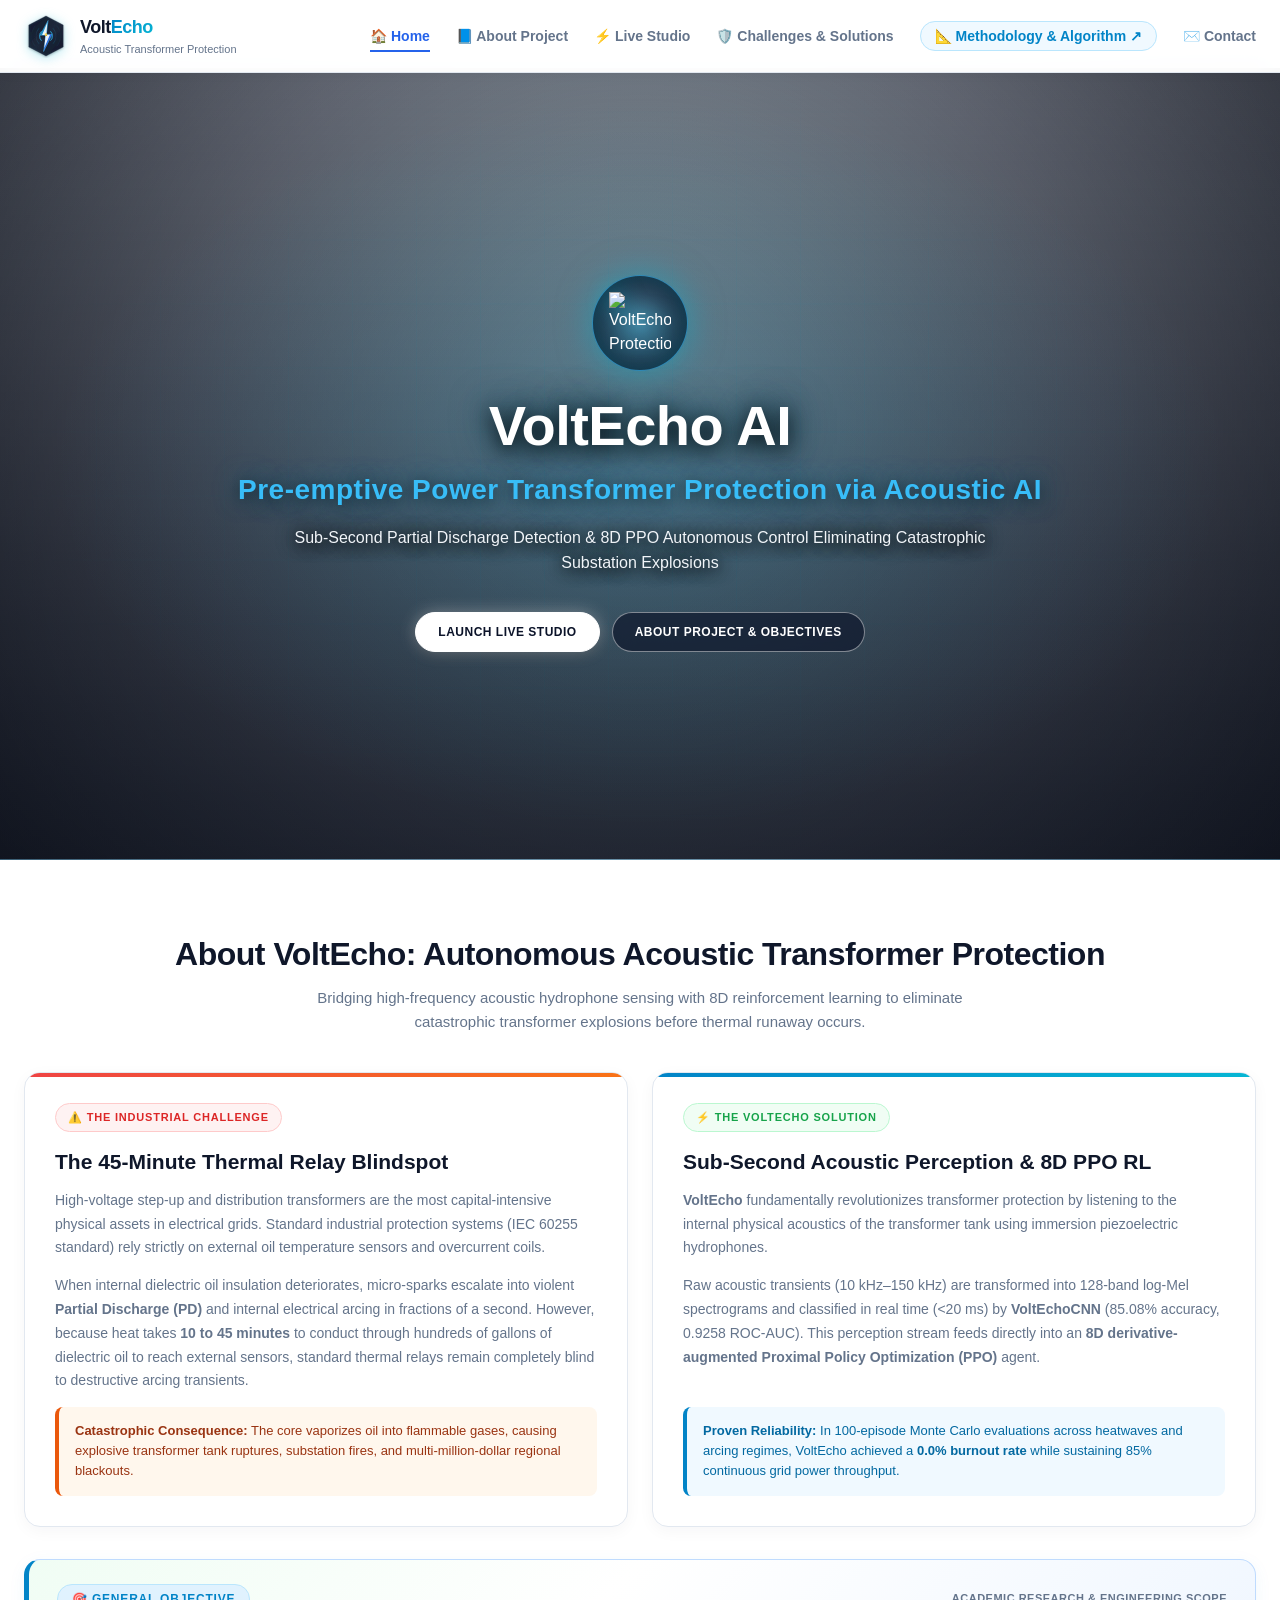
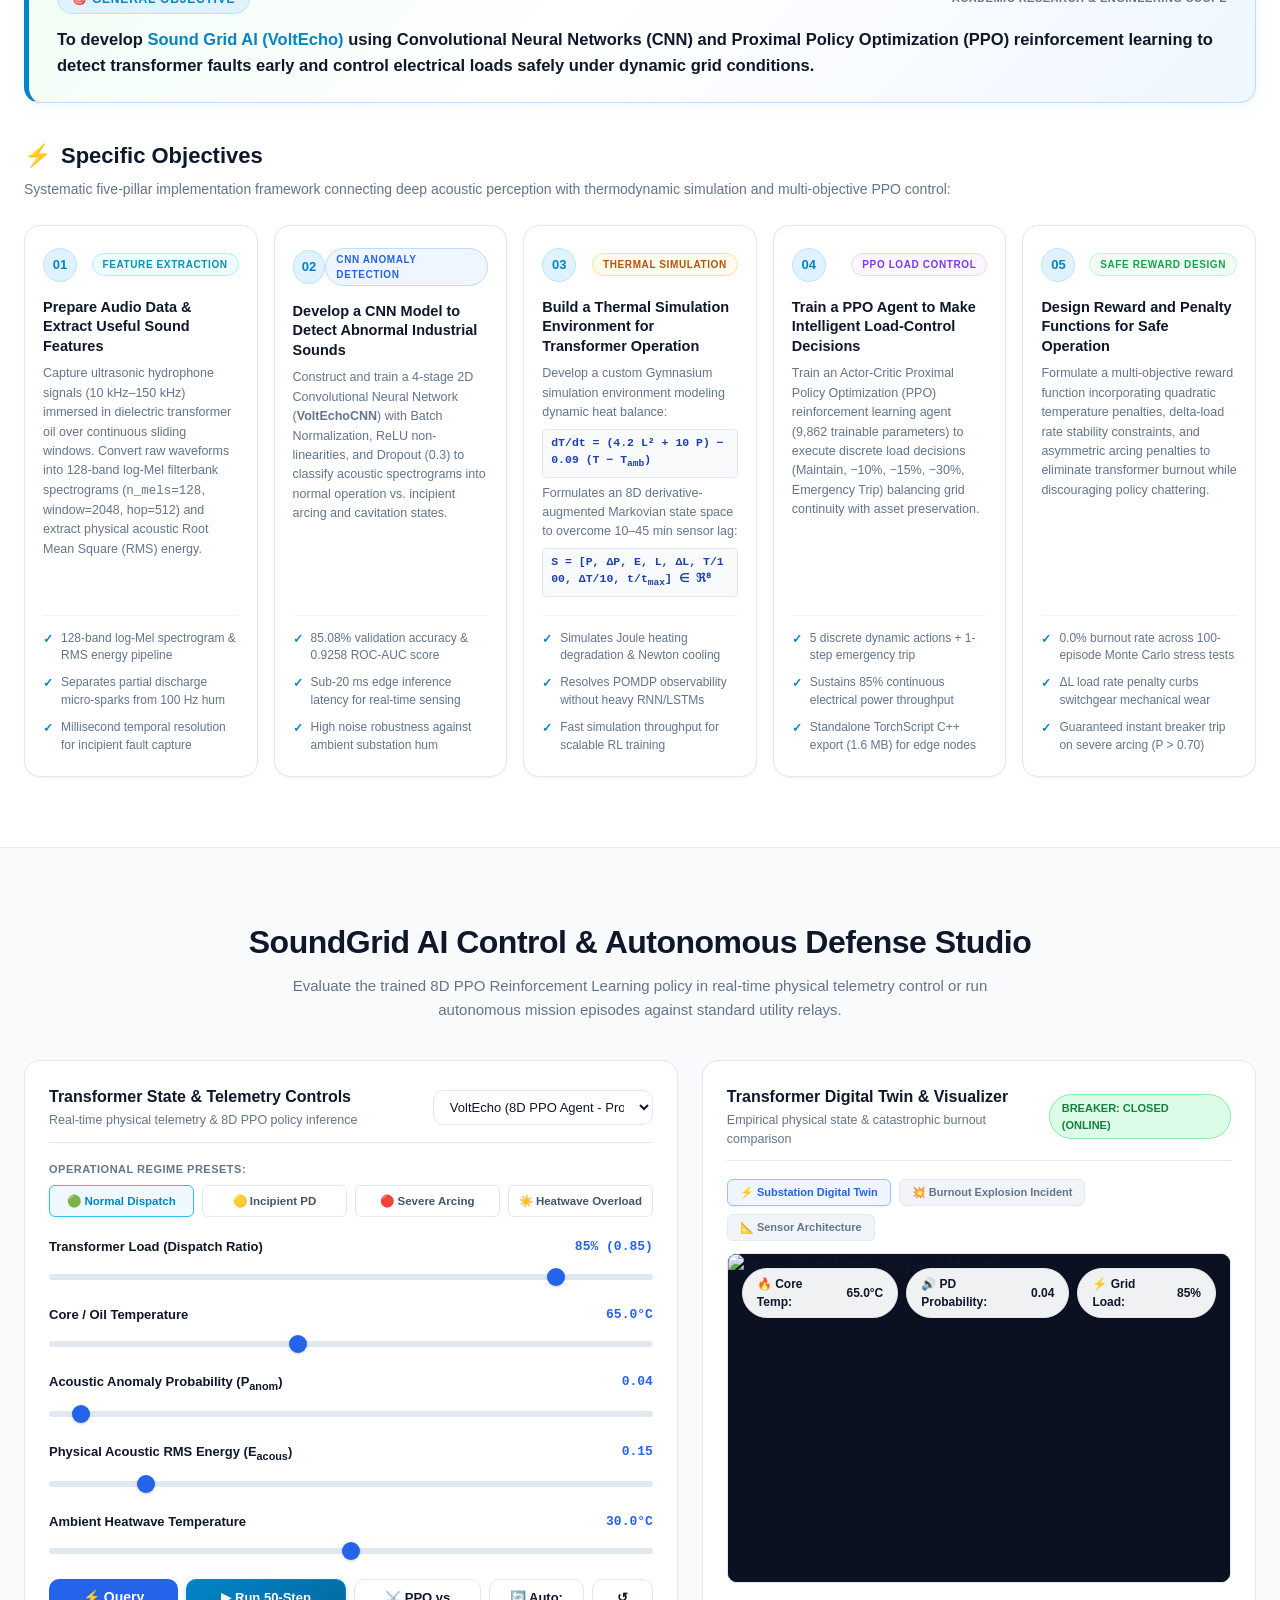
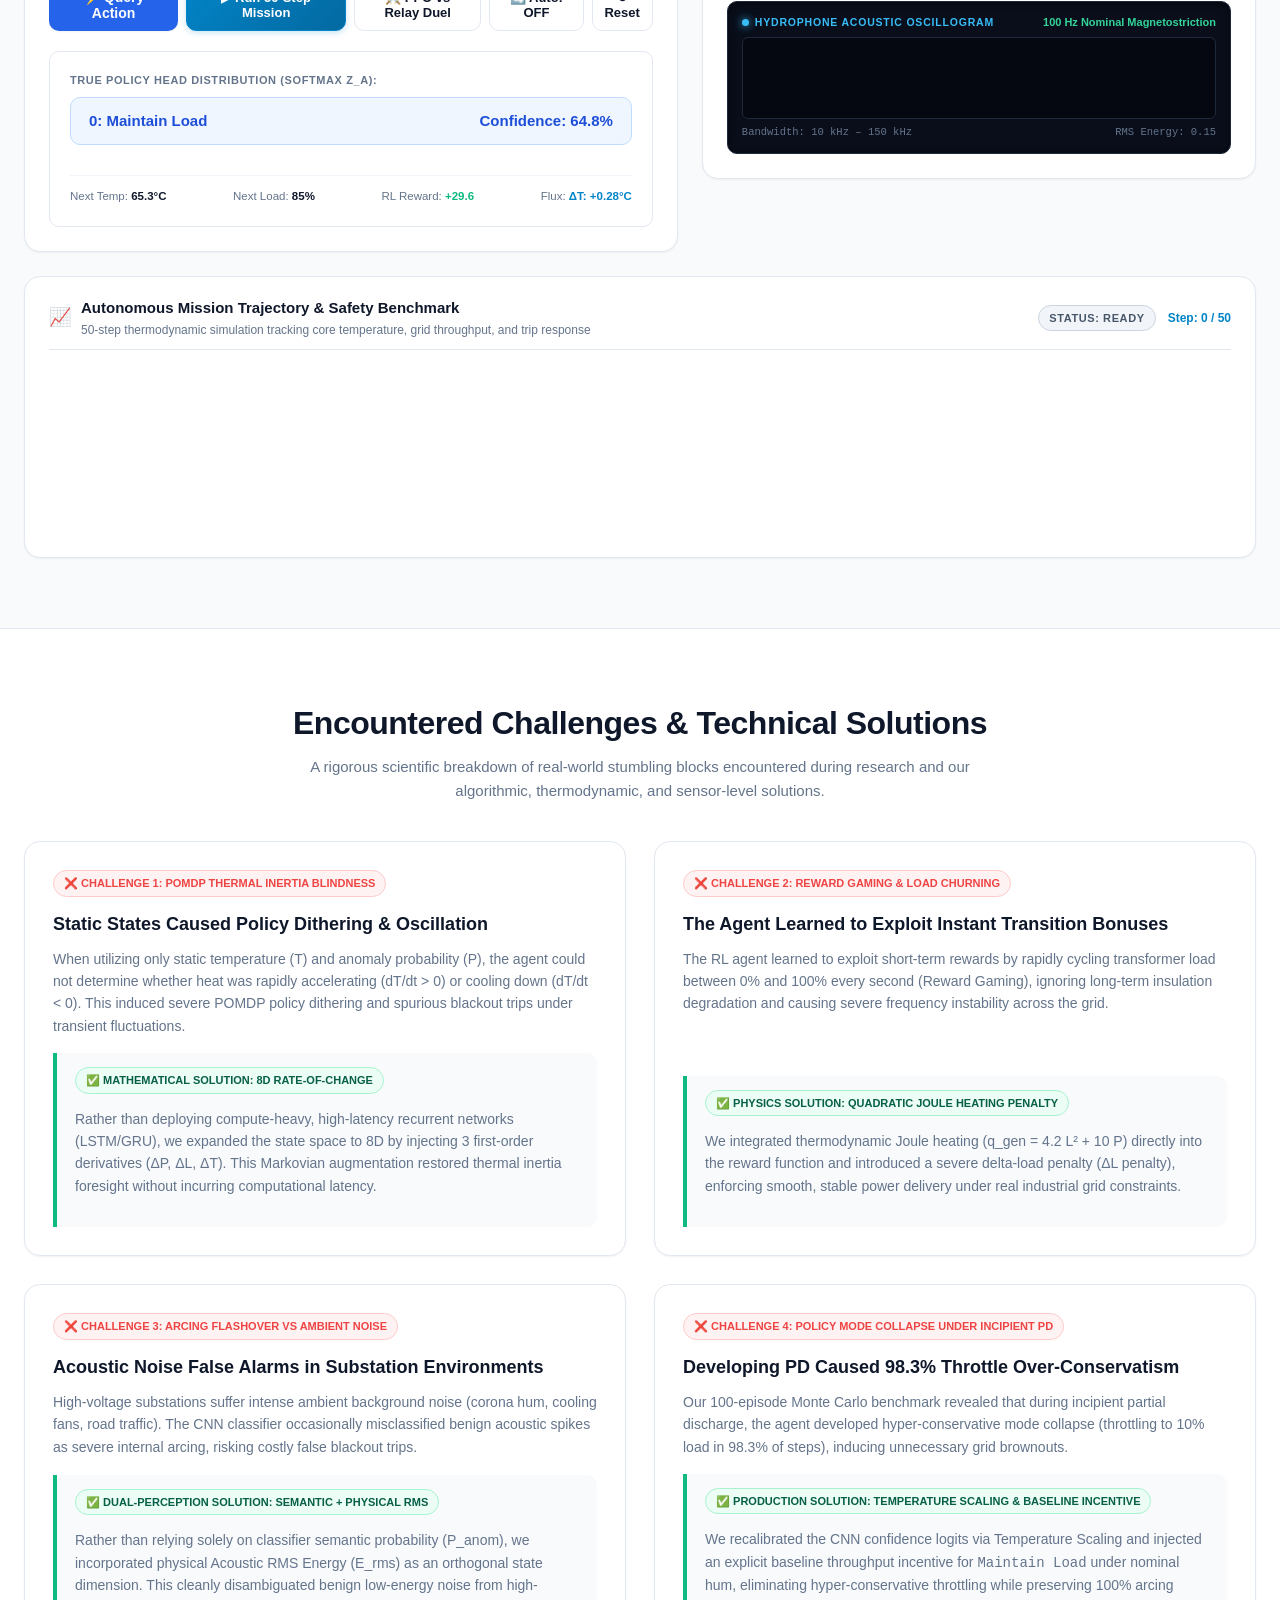
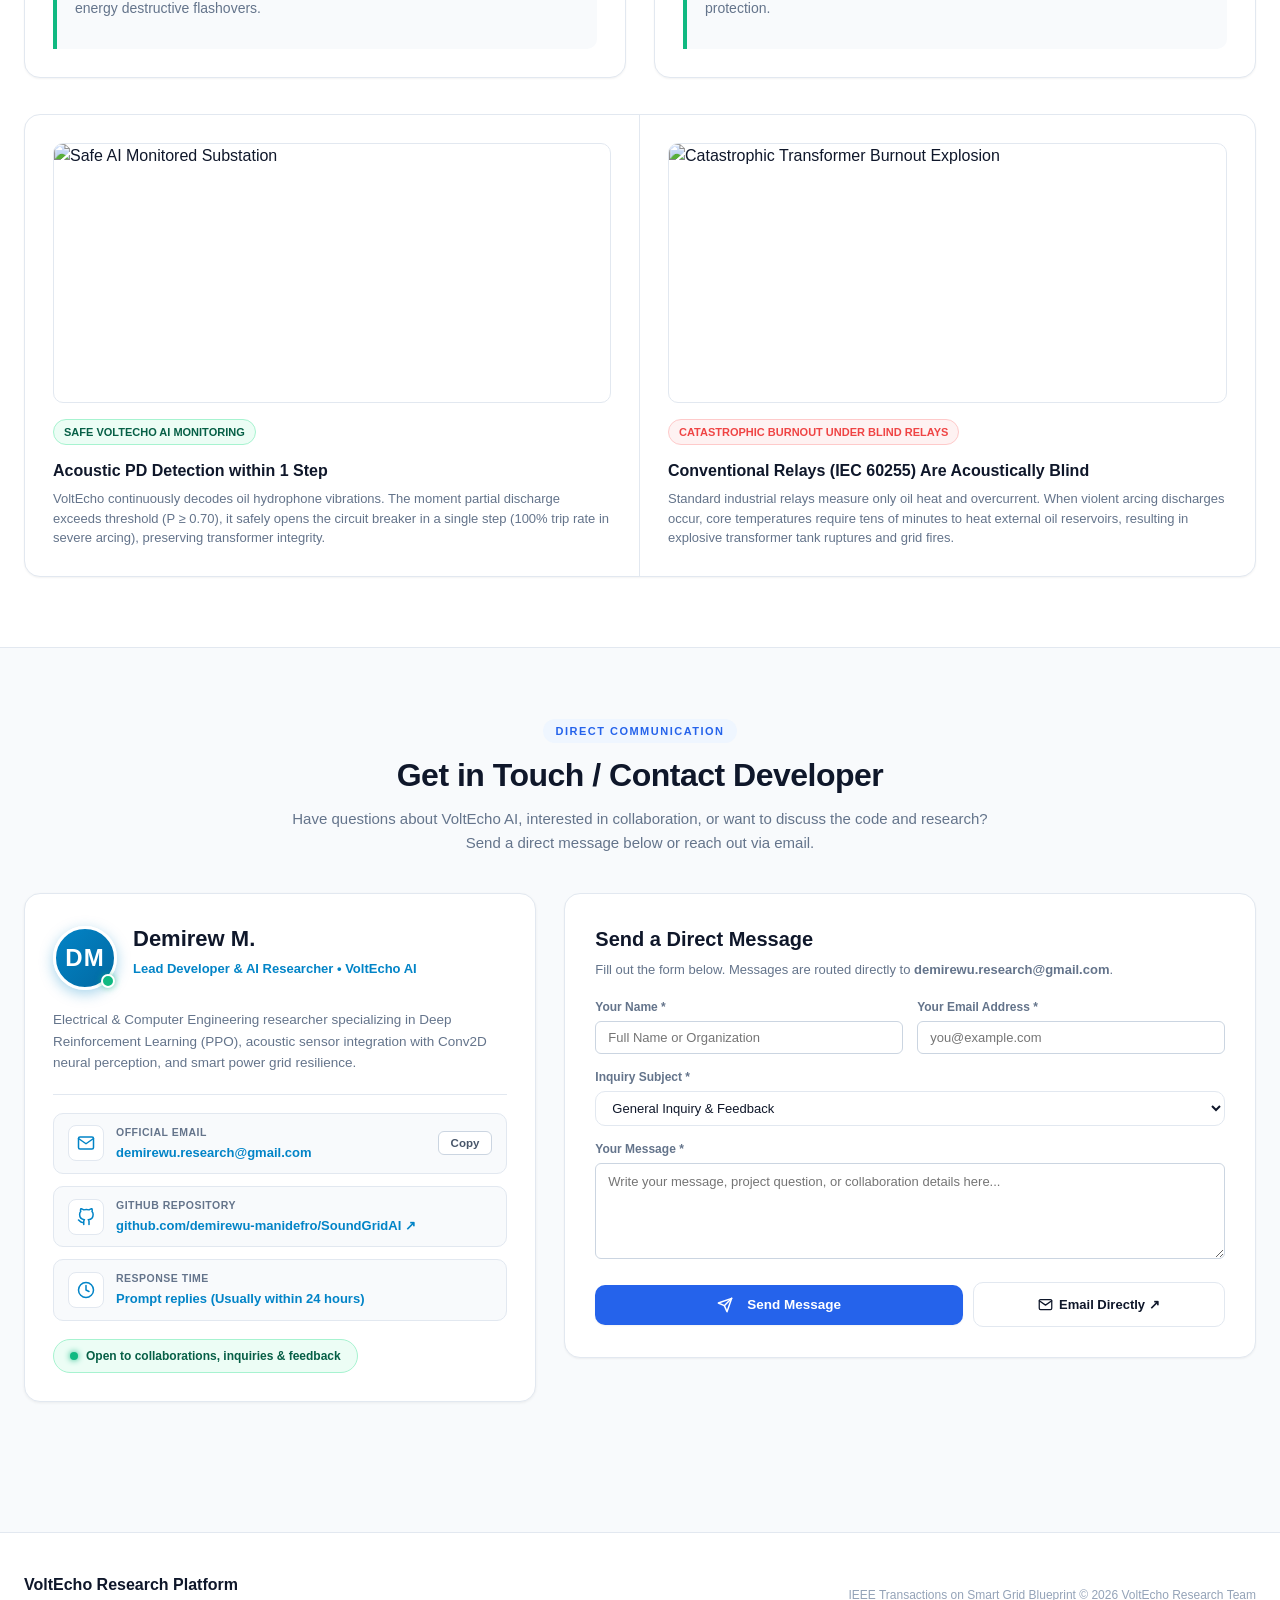
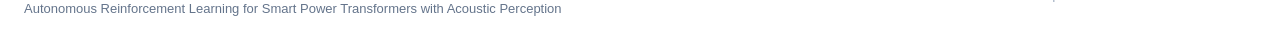
==== commit c04e5d37: "fix(mobile): add 3-line hamburger dropdown with left-aligned list and compact hero buttons" ====
--- a/web/frontend/index.html
+++ b/web/frontend/index.html
@@ -25,17 +25,54 @@
         </div>
       </a>
 
-      <!-- Clean Navigation Links Aligned to Right -->
-      <ul class="nav-links">
-        <li><a href="#overview" class="nav-link">Home</a></li>
-        <li><a href="#about-project" class="nav-link">About Project</a></li>
-        <li><a href="#live-controller" class="nav-link">Live Studio</a></li>
-        <li><a href="#challenges" class="nav-link">Challenges &amp; Solutions</a></li>
-        <li><a href="methodology.html" class="nav-link nav-link-btn-highlight" style="color: #0284c7; font-weight: 800;">Methodology &amp; Algorithm ↗</a></li>
-        <li><a href="#contact" class="nav-link">Contact</a></li>
+      <!-- Clean Navigation Links Aligned to Right (Desktop: horizontal row, Mobile: left-aligned slide-down drawer) -->
+      <ul class="nav-links" id="primaryNavLinks">
+        <li><a href="#overview" class="nav-link"><span class="nav-icon">🏠</span> Home</a></li>
+        <li><a href="#about-project" class="nav-link"><span class="nav-icon">📘</span> About Project</a></li>
+        <li><a href="#live-controller" class="nav-link"><span class="nav-icon">⚡</span> Live Studio</a></li>
+        <li><a href="#challenges" class="nav-link"><span class="nav-icon">🛡️</span> Challenges &amp; Solutions</a></li>
+        <li><a href="methodology.html" class="nav-link nav-link-btn-highlight" style="color: #0284c7; font-weight: 800;"><span class="nav-icon">📐</span> Methodology &amp; Algorithm ↗</a></li>
+        <li><a href="#contact" class="nav-link"><span class="nav-icon">✉️</span> Contact</a></li>
       </ul>
+
+      <!-- 3-Line Hamburger Menu Button for Mobile -->
+      <button class="mobile-nav-toggle" id="mobileNavToggle" aria-label="Toggle navigation menu" aria-expanded="false" title="Menu">
+        <span class="hamburger-bar"></span>
+        <span class="hamburger-bar"></span>
+        <span class="hamburger-bar"></span>
+      </button>
     </div>
   </nav>
+
+  <!-- Instant Inline Script for Mobile Navigation Drawer -->
+  <script>
+    (function() {
+      var btn = document.getElementById("mobileNavToggle");
+      var menu = document.getElementById("primaryNavLinks");
+      if (btn && menu) {
+        btn.addEventListener("click", function(e) {
+          e.stopPropagation();
+          var isOpen = menu.classList.toggle("mobile-open");
+          btn.classList.toggle("is-active", isOpen);
+          btn.setAttribute("aria-expanded", isOpen ? "true" : "false");
+        });
+        menu.querySelectorAll("a").forEach(function(a) {
+          a.addEventListener("click", function() {
+            menu.classList.remove("mobile-open");
+            btn.classList.remove("is-active");
+            btn.setAttribute("aria-expanded", "false");
+          });
+        });
+        document.addEventListener("click", function(e) {
+          if (!btn.contains(e.target) && !menu.contains(e.target)) {
+            menu.classList.remove("mobile-open");
+            btn.classList.remove("is-active");
+            btn.setAttribute("aria-expanded", "false");
+          }
+        });
+      }
+    })();
+  </script>
 
 
   <!-- ========================================================================= -->
--- a/web/frontend/style.css
+++ b/web/frontend/style.css
@@ -408,61 +408,61 @@
   display: flex;
   align-items: center;
   justify-content: center;
-  gap: 18px;
+  gap: 12px;
   flex-wrap: wrap;
 }
 
-/* Primary Pill Button (White, dark navy text, like INSA's CONFIRM CAMP ATTENDANCE) */
+/* Primary Pill Button (White, dark navy text) - Compact & Elegant */
 .insa-btn-primary {
   display: inline-flex;
   align-items: center;
   justify-content: center;
   background: #ffffff;
   color: #0b1329 !important;
-  font-size: 13px;
-  font-weight: 800;
+  font-size: 12px;
+  font-weight: 700;
   text-transform: uppercase;
-  letter-spacing: 1px;
-  padding: 14px 36px;
+  letter-spacing: 0.5px;
+  padding: 10px 22px;
   border-radius: 9999px;
   text-decoration: none;
-  box-shadow: 0 0 24px rgba(255, 255, 255, 0.45), 0 6px 18px rgba(0, 0, 0, 0.35);
-  transition: all 0.25s ease;
+  box-shadow: 0 0 16px rgba(255, 255, 255, 0.35), 0 4px 12px rgba(0, 0, 0, 0.25);
+  transition: all 0.2s ease;
   border: 1px solid #ffffff;
 }
 
 .insa-btn-primary:hover {
   background: #f8fafc;
   transform: translateY(-2px);
-  box-shadow: 0 0 35px rgba(255, 255, 255, 0.7), 0 8px 24px rgba(0, 0, 0, 0.4);
+  box-shadow: 0 0 24px rgba(255, 255, 255, 0.55), 0 6px 16px rgba(0, 0, 0, 0.3);
   color: #0284c7 !important;
 }
 
-/* Secondary Pill Button (Dark Translucent Glass, White Outline, like INSA's VIEW PROJECTS) */
+/* Secondary Pill Button (Dark Translucent Glass, White Outline) - Compact & Elegant */
 .insa-btn-secondary {
   display: inline-flex;
   align-items: center;
   justify-content: center;
   background: rgba(11, 19, 41, 0.65);
   color: #ffffff !important;
-  font-size: 13px;
-  font-weight: 700;
+  font-size: 12px;
+  font-weight: 600;
   text-transform: uppercase;
-  letter-spacing: 1px;
-  padding: 14px 36px;
+  letter-spacing: 0.5px;
+  padding: 10px 22px;
   border-radius: 9999px;
   text-decoration: none;
   border: 1px solid rgba(255, 255, 255, 0.45);
   backdrop-filter: blur(10px);
   -webkit-backdrop-filter: blur(10px);
-  transition: all 0.25s ease;
+  transition: all 0.2s ease;
 }
 
 .insa-btn-secondary:hover {
   background: rgba(255, 255, 255, 0.12);
   border-color: #38bdf8;
   transform: translateY(-2px);
-  box-shadow: 0 0 20px rgba(56, 189, 248, 0.4);
+  box-shadow: 0 0 16px rgba(56, 189, 248, 0.35);
 }
 
 /* ==========================================================================
@@ -2878,14 +2878,14 @@
   }
 
   /* ========================================================================= */
-  /* ALWAYS-VISIBLE RESPONSIVE MOBILE NAVBAR (Zero Disappearing / Zero Collapsing)*/
+  /* MOBILE NAVBAR: SINGLE ROW HEADER + SLIDE-DOWN LEFT-ALIGNED VERTICAL LIST   */
   /* ========================================================================= */
   body {
-    padding-top: 100px;
+    padding-top: 60px;
   }
 
   html {
-    scroll-padding-top: 106px;
+    scroll-padding-top: 66px;
   }
 
   .top-navbar {
@@ -2894,21 +2894,24 @@
     left: 0;
     right: 0;
     width: 100%;
+    height: 60px;
     z-index: 9999;
     background: rgba(255, 255, 255, 0.98);
     backdrop-filter: blur(16px);
     -webkit-backdrop-filter: blur(16px);
     border-bottom: 1px solid var(--card-border);
-    box-shadow: 0 4px 12px rgba(15, 23, 42, 0.05);
+    box-shadow: 0 2px 10px rgba(15, 23, 42, 0.06);
   }
 
   .nav-container {
     display: flex;
-    flex-direction: column;
-    align-items: stretch;
-    padding: 8px 14px 8px;
-    gap: 8px;
+    flex-direction: row;
+    align-items: center;
+    justify-content: space-between;
+    height: 100%;
+    padding: 0 16px;
     max-width: 100%;
+    position: relative;
   }
 
   .nav-brand {
@@ -2919,8 +2922,8 @@
   }
 
   .brand-logo-img {
-    width: 34px;
-    height: 34px;
+    width: 32px;
+    height: 32px;
   }
 
   .nav-brand-title {
@@ -2933,76 +2936,132 @@
     color: var(--text-muted);
   }
 
-  /* Always-Visible Horizontal Scrollable Navigation Track on Mobile */
+  /* 3-Line Hamburger Menu Button */
+  .mobile-nav-toggle {
+    display: flex !important;
+    flex-direction: column;
+    justify-content: center;
+    align-items: center;
+    width: 38px;
+    height: 38px;
+    background: #f8fafc;
+    border: 1px solid #cbd5e1;
+    border-radius: var(--radius-md);
+    cursor: pointer;
+    gap: 4.5px;
+    padding: 0;
+    transition: all 0.2s ease;
+    z-index: 10001;
+    -webkit-tap-highlight-color: transparent;
+  }
+
+  .mobile-nav-toggle:hover {
+    background: #f1f5f9;
+  }
+
+  .hamburger-bar {
+    display: block;
+    width: 20px;
+    height: 2.2px;
+    background: #0f172a;
+    border-radius: 2px;
+    transition: transform 0.25s ease, opacity 0.2s ease, background-color 0.2s ease;
+  }
+
+  .mobile-nav-toggle.is-active .hamburger-bar:nth-child(1) {
+    transform: translateY(6.7px) rotate(45deg);
+    background: #0284c7;
+  }
+
+  .mobile-nav-toggle.is-active .hamburger-bar:nth-child(2) {
+    opacity: 0;
+    transform: scaleX(0);
+  }
+
+  .mobile-nav-toggle.is-active .hamburger-bar:nth-child(3) {
+    transform: translateY(-6.7px) rotate(-45deg);
+    background: #0284c7;
+  }
+
+  /* Slide-Down Menu: Left-aligned vertical list */
   .nav-links {
     display: flex !important;
-    flex-direction: row !important;
-    align-items: center !important;
-    gap: 6px !important;
-    overflow-x: auto !important;
-    -webkit-overflow-scrolling: touch !important;
-    padding: 2px 2px 4px 2px !important;
+    flex-direction: column !important;
+    align-items: stretch !important;
+    position: absolute !important;
+    top: 60px !important;
+    left: 0 !important;
+    right: 0 !important;
+    background: #ffffff !important;
+    border-bottom: 2px solid #0284c7 !important;
+    box-shadow: 0 14px 28px rgba(15, 23, 42, 0.16) !important;
+    padding: 0 !important;
     margin: 0 !important;
     list-style: none !important;
-    position: static !important;
-    max-height: none !important;
+    max-height: 0 !important;
+    overflow: hidden !important;
+    opacity: 0 !important;
+    pointer-events: none !important;
+    transition: max-height 0.3s ease, opacity 0.2s ease, padding 0.3s ease !important;
+    z-index: 10000 !important;
+  }
+
+  .nav-links.mobile-open {
+    max-height: 440px !important;
     opacity: 1 !important;
     pointer-events: auto !important;
+    padding: 10px 14px 16px !important;
+  }
+
+  .nav-links li {
+    width: 100% !important;
+    border-bottom: 1px solid #f1f5f9;
+  }
+
+  .nav-links li:last-child {
+    border-bottom: none;
+  }
+
+  .nav-link {
+    display: flex !important;
+    align-items: center !important;
+    justify-content: flex-start !important;
+    text-align: left !important;
+    gap: 12px !important;
+    width: 100% !important;
+    padding: 12px 14px !important;
+    font-size: 14px !important;
+    font-weight: 700 !important;
+    color: #1e293b !important;
+    text-decoration: none !important;
+    border-radius: var(--radius-md) !important;
     background: transparent !important;
+    border: none !important;
     box-shadow: none !important;
-    border: none !important;
-    scrollbar-width: none !important; /* Hide scrollbar on Firefox */
-  }
-
-  .nav-links::-webkit-scrollbar {
-    display: none !important; /* Hide scrollbar on WebKit */
-  }
-
-  .nav-links li {
-    flex-shrink: 0;
-  }
-
-  .nav-link {
-    display: inline-flex !important;
-    align-items: center !important;
-    white-space: nowrap !important;
-    padding: 6px 13px !important;
-    border-radius: var(--radius-full) !important;
-    font-size: 12px !important;
-    font-weight: 700 !important;
-    background: #f1f5f9 !important;
-    color: #475569 !important;
-    text-decoration: none !important;
-    min-height: 32px !important;
-    border: 1px solid #e2e8f0 !important;
+    min-height: 44px !important;
     transition: all 0.15s ease !important;
   }
 
   .nav-link:hover,
   .nav-link:active,
   .nav-link.active {
-    background: #0284c7 !important;
-    color: #ffffff !important;
-    border-color: #0284c7 !important;
-    box-shadow: 0 2px 6px rgba(2, 132, 199, 0.25) !important;
+    background: #f0f9ff !important;
+    color: #0284c7 !important;
+    padding-left: 18px !important;
   }
 
   .nav-link.nav-link-btn-highlight {
-    background: #e0f2fe !important;
-    color: #0284c7 !important;
-    border: 1px solid #7dd3fc !important;
+    background: #f0fdf4 !important;
+    color: #16a34a !important;
+    border: 1px solid #bbf7d0 !important;
     font-weight: 800 !important;
+    margin-top: 4px;
   }
 
   .nav-link.nav-link-btn-highlight:hover,
   .nav-link.nav-link-btn-highlight.active {
-    background: #0284c7 !important;
+    background: #16a34a !important;
     color: #ffffff !important;
-    border-color: #0284c7 !important;
-  }
-
-  .mobile-nav-toggle {
-    display: none !important;
   }
 }
 
@@ -3092,17 +3151,21 @@
 
   .insa-btn-group {
     flex-direction: column;
+    align-items: center;
     width: 100%;
-    gap: 12px;
+    gap: 8px;
   }
 
   .insa-btn-primary,
   .insa-btn-secondary {
-    width: 100%;
-    padding: 14px 20px;
-    font-size: 14.5px;
+    width: auto;
+    min-width: 200px;
+    max-width: 260px;
+    padding: 8px 18px;
+    font-size: 11.5px;
+    letter-spacing: 0.4px;
     justify-content: center;
-    min-height: 48px;
+    min-height: 38px;
   }
 
   /* Cards & Studio Layout */
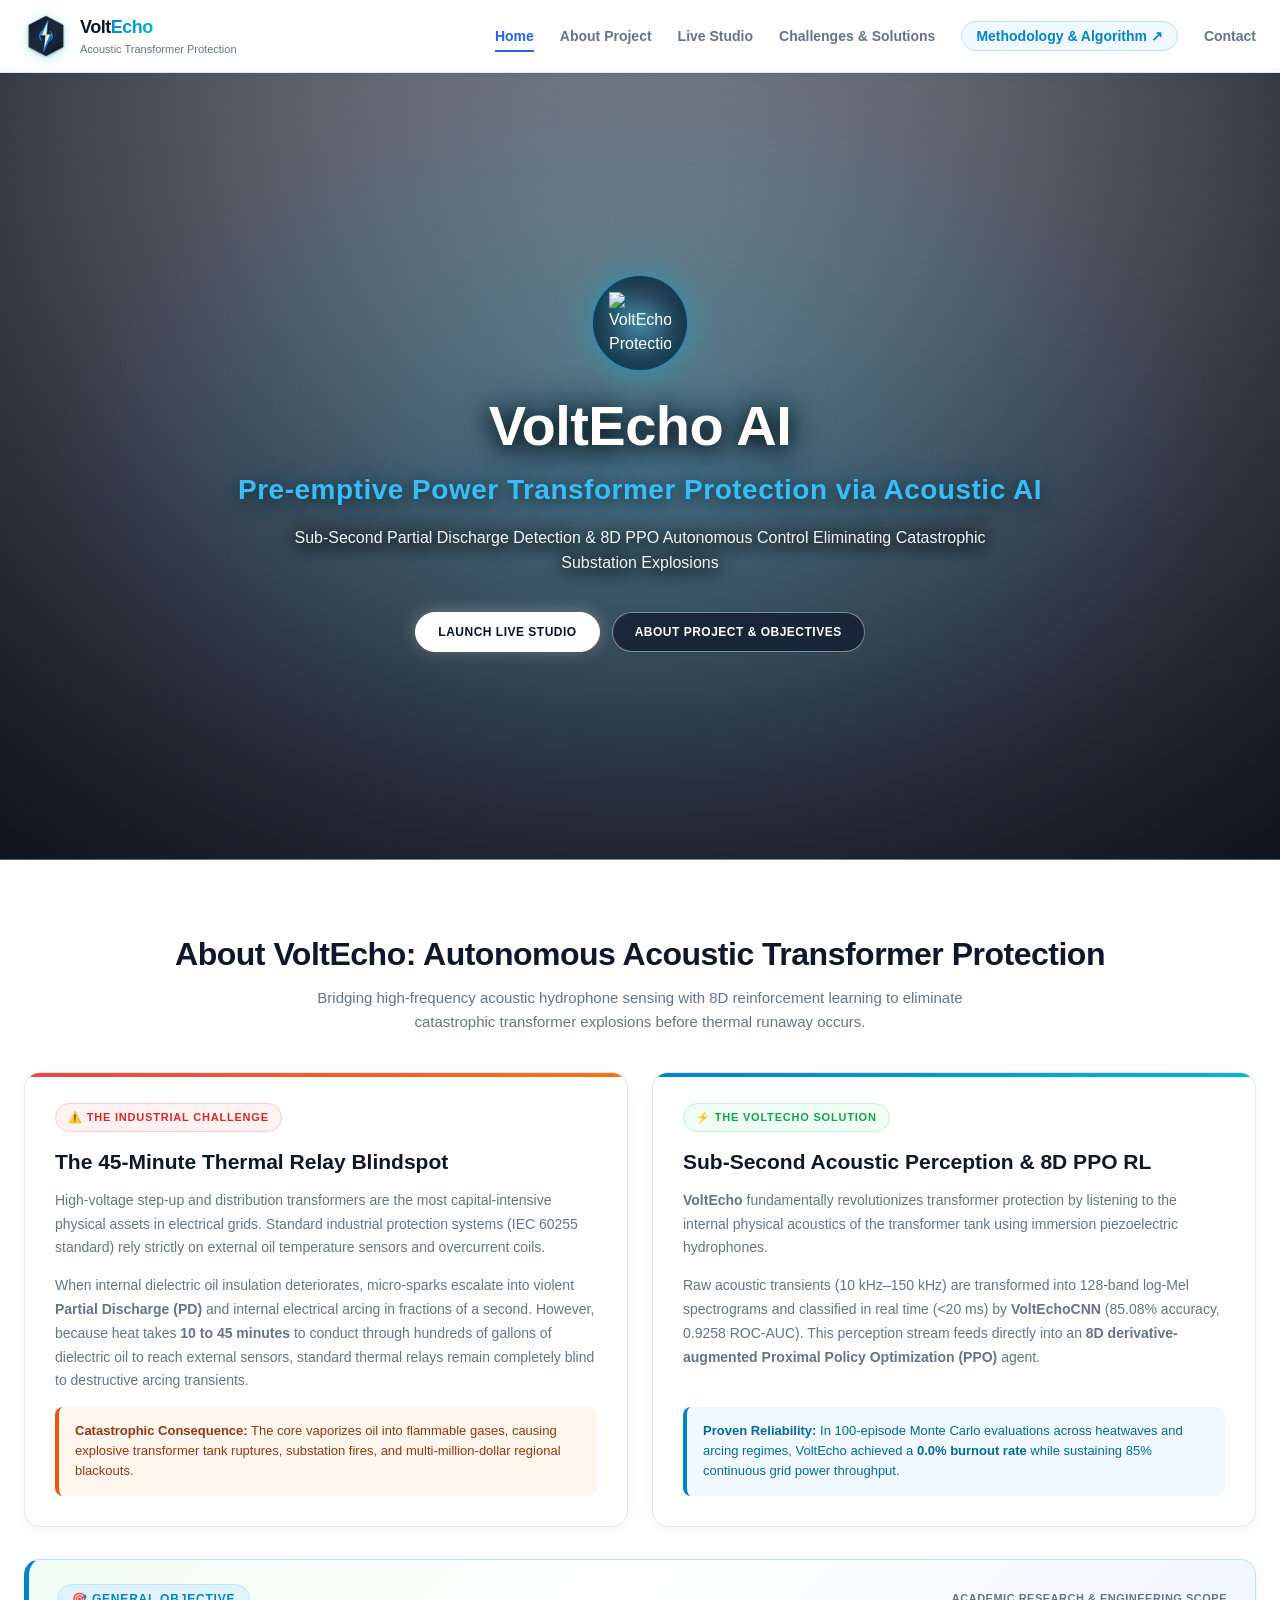
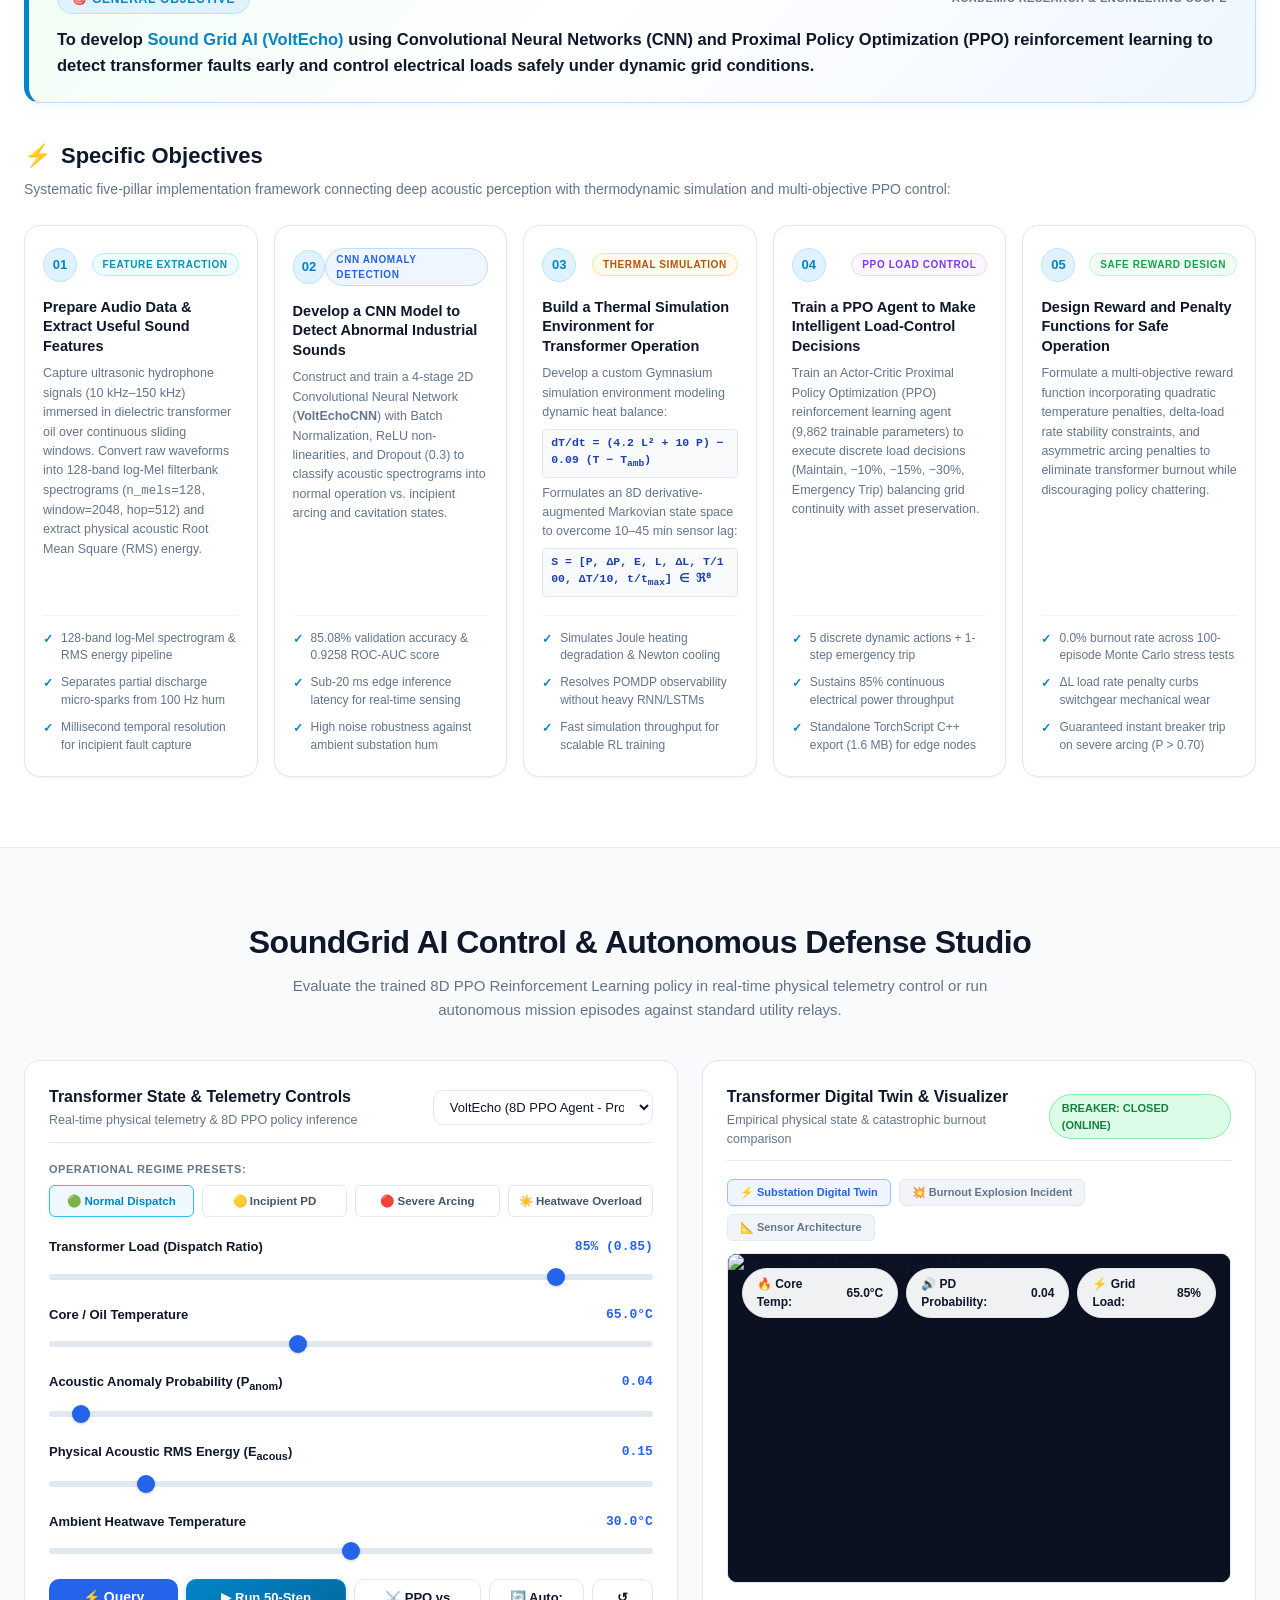
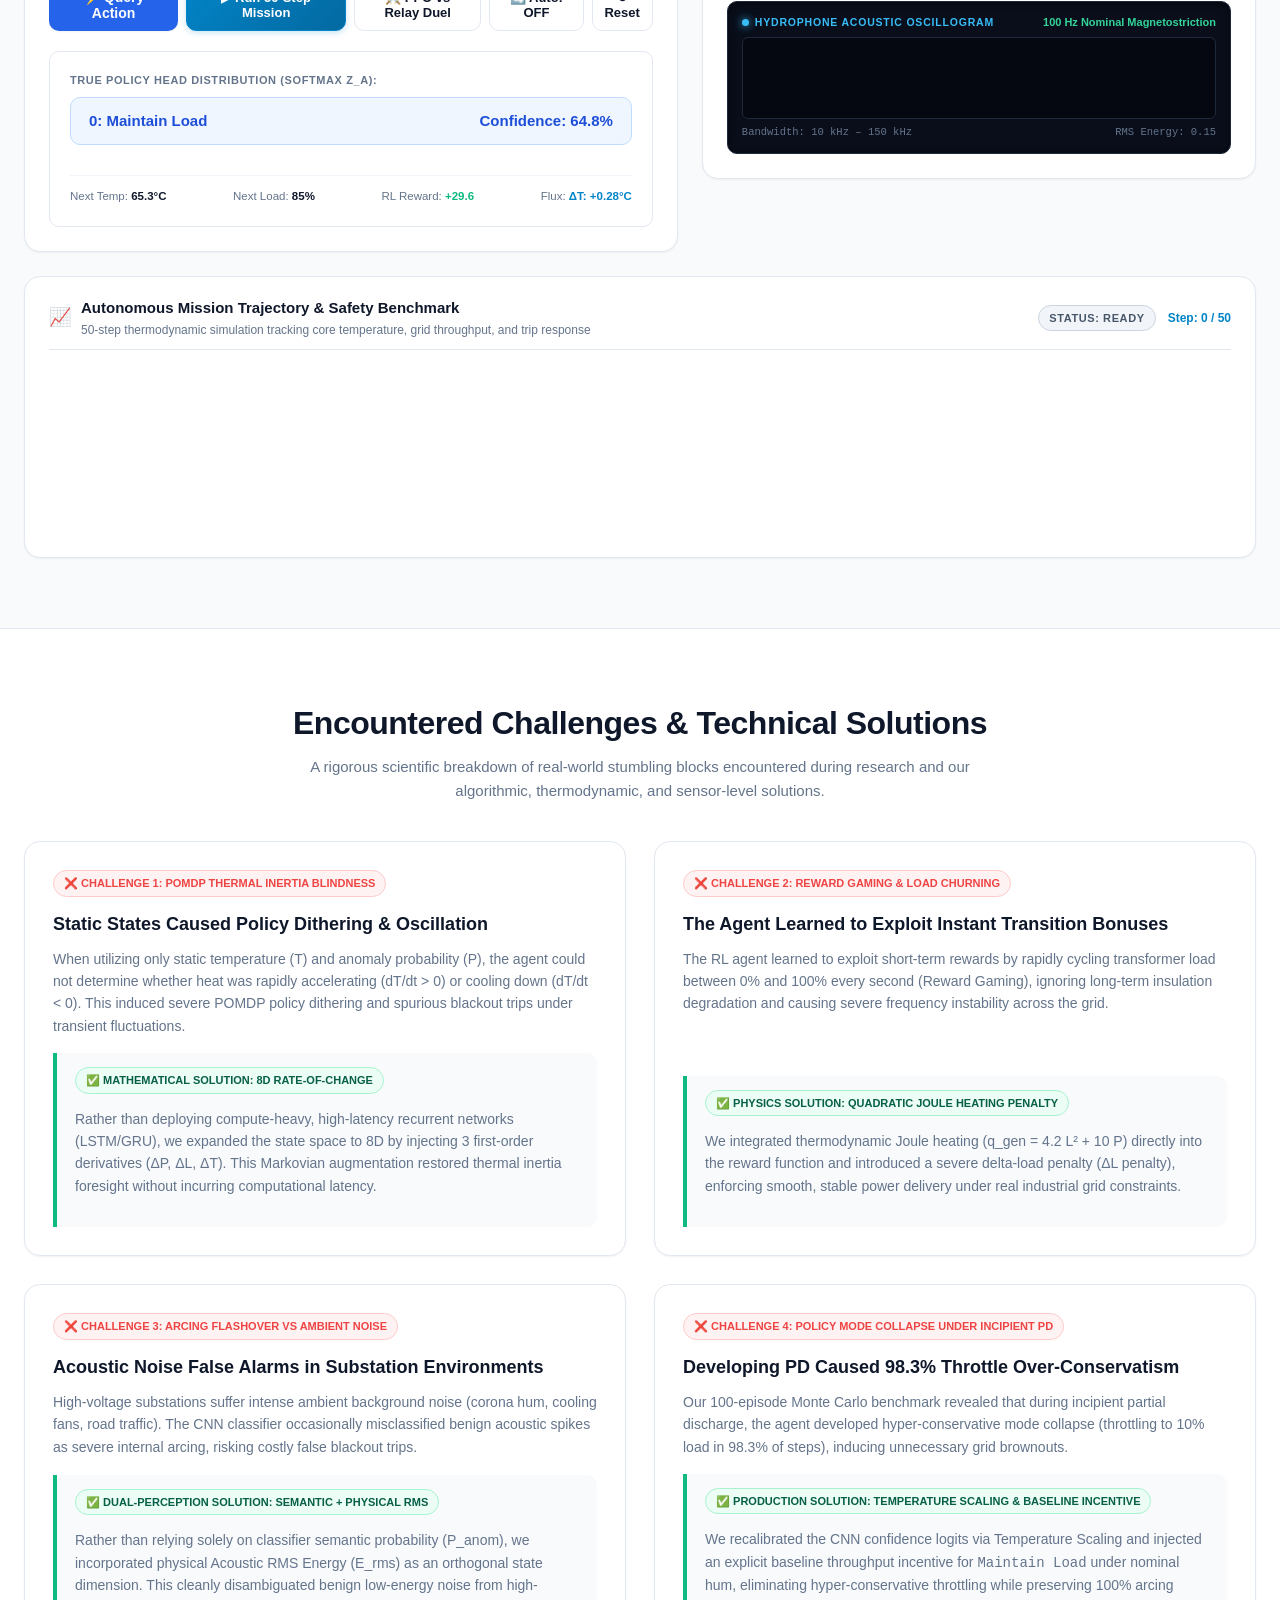
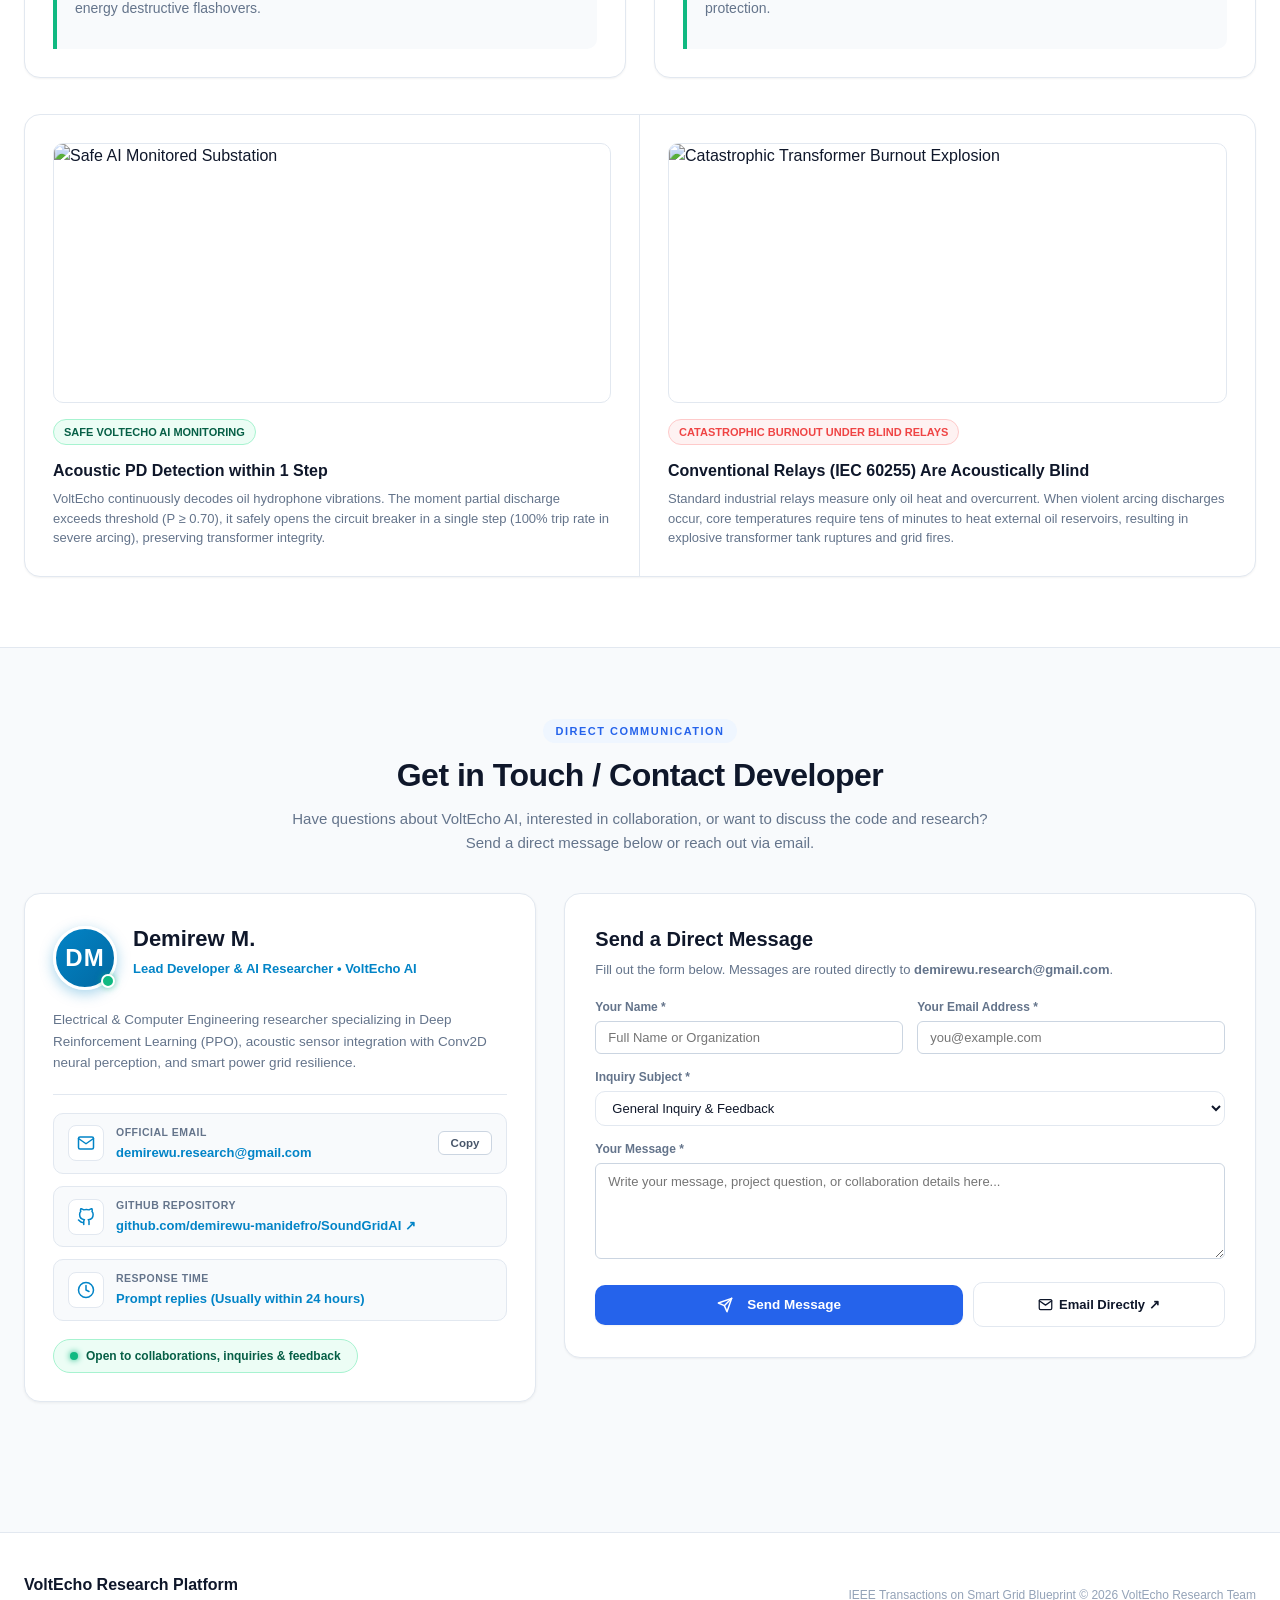
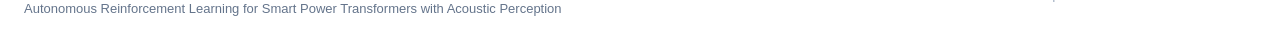
==== commit 0a9b61ce: "fix(mobile): resolve double-toggle bug, remove navbar emoji icons, and make drawer 100% reliable" ====
--- a/web/frontend/index.html
+++ b/web/frontend/index.html
@@ -25,18 +25,18 @@
         </div>
       </a>
 
-      <!-- Clean Navigation Links Aligned to Right (Desktop: horizontal row, Mobile: left-aligned slide-down drawer) -->
+      <!-- Clean Navigation Links Aligned to Right (Desktop: horizontal row, Mobile: left-aligned vertical list) -->
       <ul class="nav-links" id="primaryNavLinks">
-        <li><a href="#overview" class="nav-link"><span class="nav-icon">🏠</span> Home</a></li>
-        <li><a href="#about-project" class="nav-link"><span class="nav-icon">📘</span> About Project</a></li>
-        <li><a href="#live-controller" class="nav-link"><span class="nav-icon">⚡</span> Live Studio</a></li>
-        <li><a href="#challenges" class="nav-link"><span class="nav-icon">🛡️</span> Challenges &amp; Solutions</a></li>
-        <li><a href="methodology.html" class="nav-link nav-link-btn-highlight" style="color: #0284c7; font-weight: 800;"><span class="nav-icon">📐</span> Methodology &amp; Algorithm ↗</a></li>
-        <li><a href="#contact" class="nav-link"><span class="nav-icon">✉️</span> Contact</a></li>
+        <li><a href="#overview" class="nav-link" onclick="closeMobileNav()">Home</a></li>
+        <li><a href="#about-project" class="nav-link" onclick="closeMobileNav()">About Project</a></li>
+        <li><a href="#live-controller" class="nav-link" onclick="closeMobileNav()">Live Studio</a></li>
+        <li><a href="#challenges" class="nav-link" onclick="closeMobileNav()">Challenges &amp; Solutions</a></li>
+        <li><a href="methodology.html" class="nav-link nav-link-btn-highlight" style="color: #0284c7; font-weight: 800;">Methodology &amp; Algorithm ↗</a></li>
+        <li><a href="#contact" class="nav-link" onclick="closeMobileNav()">Contact</a></li>
       </ul>
 
       <!-- 3-Line Hamburger Menu Button for Mobile -->
-      <button class="mobile-nav-toggle" id="mobileNavToggle" aria-label="Toggle navigation menu" aria-expanded="false" title="Menu">
+      <button class="mobile-nav-toggle" id="mobileNavToggle" aria-label="Toggle navigation menu" aria-expanded="false" title="Menu" onclick="toggleMobileNav(event)">
         <span class="hamburger-bar"></span>
         <span class="hamburger-bar"></span>
         <span class="hamburger-bar"></span>
@@ -46,32 +46,34 @@
 
   <!-- Instant Inline Script for Mobile Navigation Drawer -->
   <script>
-    (function() {
+    function toggleMobileNav(e) {
+      if (e) e.stopPropagation();
+      var menu = document.getElementById("primaryNavLinks");
       var btn = document.getElementById("mobileNavToggle");
+      if (menu && btn) {
+        var isOpen = menu.classList.toggle("mobile-open");
+        btn.classList.toggle("is-active", isOpen);
+        btn.setAttribute("aria-expanded", isOpen ? "true" : "false");
+      }
+    }
+    function closeMobileNav() {
       var menu = document.getElementById("primaryNavLinks");
-      if (btn && menu) {
-        btn.addEventListener("click", function(e) {
-          e.stopPropagation();
-          var isOpen = menu.classList.toggle("mobile-open");
-          btn.classList.toggle("is-active", isOpen);
-          btn.setAttribute("aria-expanded", isOpen ? "true" : "false");
-        });
-        menu.querySelectorAll("a").forEach(function(a) {
-          a.addEventListener("click", function() {
-            menu.classList.remove("mobile-open");
-            btn.classList.remove("is-active");
-            btn.setAttribute("aria-expanded", "false");
-          });
-        });
-        document.addEventListener("click", function(e) {
-          if (!btn.contains(e.target) && !menu.contains(e.target)) {
-            menu.classList.remove("mobile-open");
-            btn.classList.remove("is-active");
-            btn.setAttribute("aria-expanded", "false");
-          }
-        });
+      var btn = document.getElementById("mobileNavToggle");
+      if (menu) menu.classList.remove("mobile-open");
+      if (btn) {
+        btn.classList.remove("is-active");
+        btn.setAttribute("aria-expanded", "false");
       }
-    })();
+    }
+    document.addEventListener("click", function(e) {
+      var menu = document.getElementById("primaryNavLinks");
+      var btn = document.getElementById("mobileNavToggle");
+      if (menu && btn && menu.classList.contains("mobile-open")) {
+        if (!menu.contains(e.target) && !btn.contains(e.target)) {
+          closeMobileNav();
+        }
+      }
+    });
   </script>
 
 
--- a/web/frontend/style.css
+++ b/web/frontend/style.css
@@ -2985,41 +2985,47 @@
 
   /* Slide-Down Menu: Left-aligned vertical list */
   .nav-links {
-    display: flex !important;
+    display: none !important;
     flex-direction: column !important;
     align-items: stretch !important;
-    position: absolute !important;
+    position: fixed !important;
     top: 60px !important;
     left: 0 !important;
     right: 0 !important;
+    width: 100vw !important;
     background: #ffffff !important;
     border-bottom: 2px solid #0284c7 !important;
-    box-shadow: 0 14px 28px rgba(15, 23, 42, 0.16) !important;
-    padding: 0 !important;
+    box-shadow: 0 14px 30px rgba(15, 23, 42, 0.16) !important;
+    padding: 10px 16px 18px !important;
     margin: 0 !important;
     list-style: none !important;
-    max-height: 0 !important;
-    overflow: hidden !important;
-    opacity: 0 !important;
-    pointer-events: none !important;
-    transition: max-height 0.3s ease, opacity 0.2s ease, padding 0.3s ease !important;
     z-index: 10000 !important;
   }
 
   .nav-links.mobile-open {
-    max-height: 440px !important;
-    opacity: 1 !important;
-    pointer-events: auto !important;
-    padding: 10px 14px 16px !important;
+    display: flex !important;
+    animation: slideDownMenu 0.2s ease-out forwards;
+  }
+
+  @keyframes slideDownMenu {
+    from {
+      opacity: 0;
+      transform: translateY(-6px);
+    }
+    to {
+      opacity: 1;
+      transform: translateY(0);
+    }
   }
 
   .nav-links li {
     width: 100% !important;
-    border-bottom: 1px solid #f1f5f9;
+    border-bottom: 1px solid #f1f5f9 !important;
+    list-style: none !important;
   }
 
   .nav-links li:last-child {
-    border-bottom: none;
+    border-bottom: none !important;
   }
 
   .nav-link {
@@ -3027,9 +3033,8 @@
     align-items: center !important;
     justify-content: flex-start !important;
     text-align: left !important;
-    gap: 12px !important;
     width: 100% !important;
-    padding: 12px 14px !important;
+    padding: 13px 14px !important;
     font-size: 14px !important;
     font-weight: 700 !important;
     color: #1e293b !important;
@@ -3047,7 +3052,7 @@
   .nav-link.active {
     background: #f0f9ff !important;
     color: #0284c7 !important;
-    padding-left: 18px !important;
+    padding-left: 20px !important;
   }
 
   .nav-link.nav-link-btn-highlight {
@@ -3055,7 +3060,7 @@
     color: #16a34a !important;
     border: 1px solid #bbf7d0 !important;
     font-weight: 800 !important;
-    margin-top: 4px;
+    margin-top: 6px !important;
   }
 
   .nav-link.nav-link-btn-highlight:hover,
